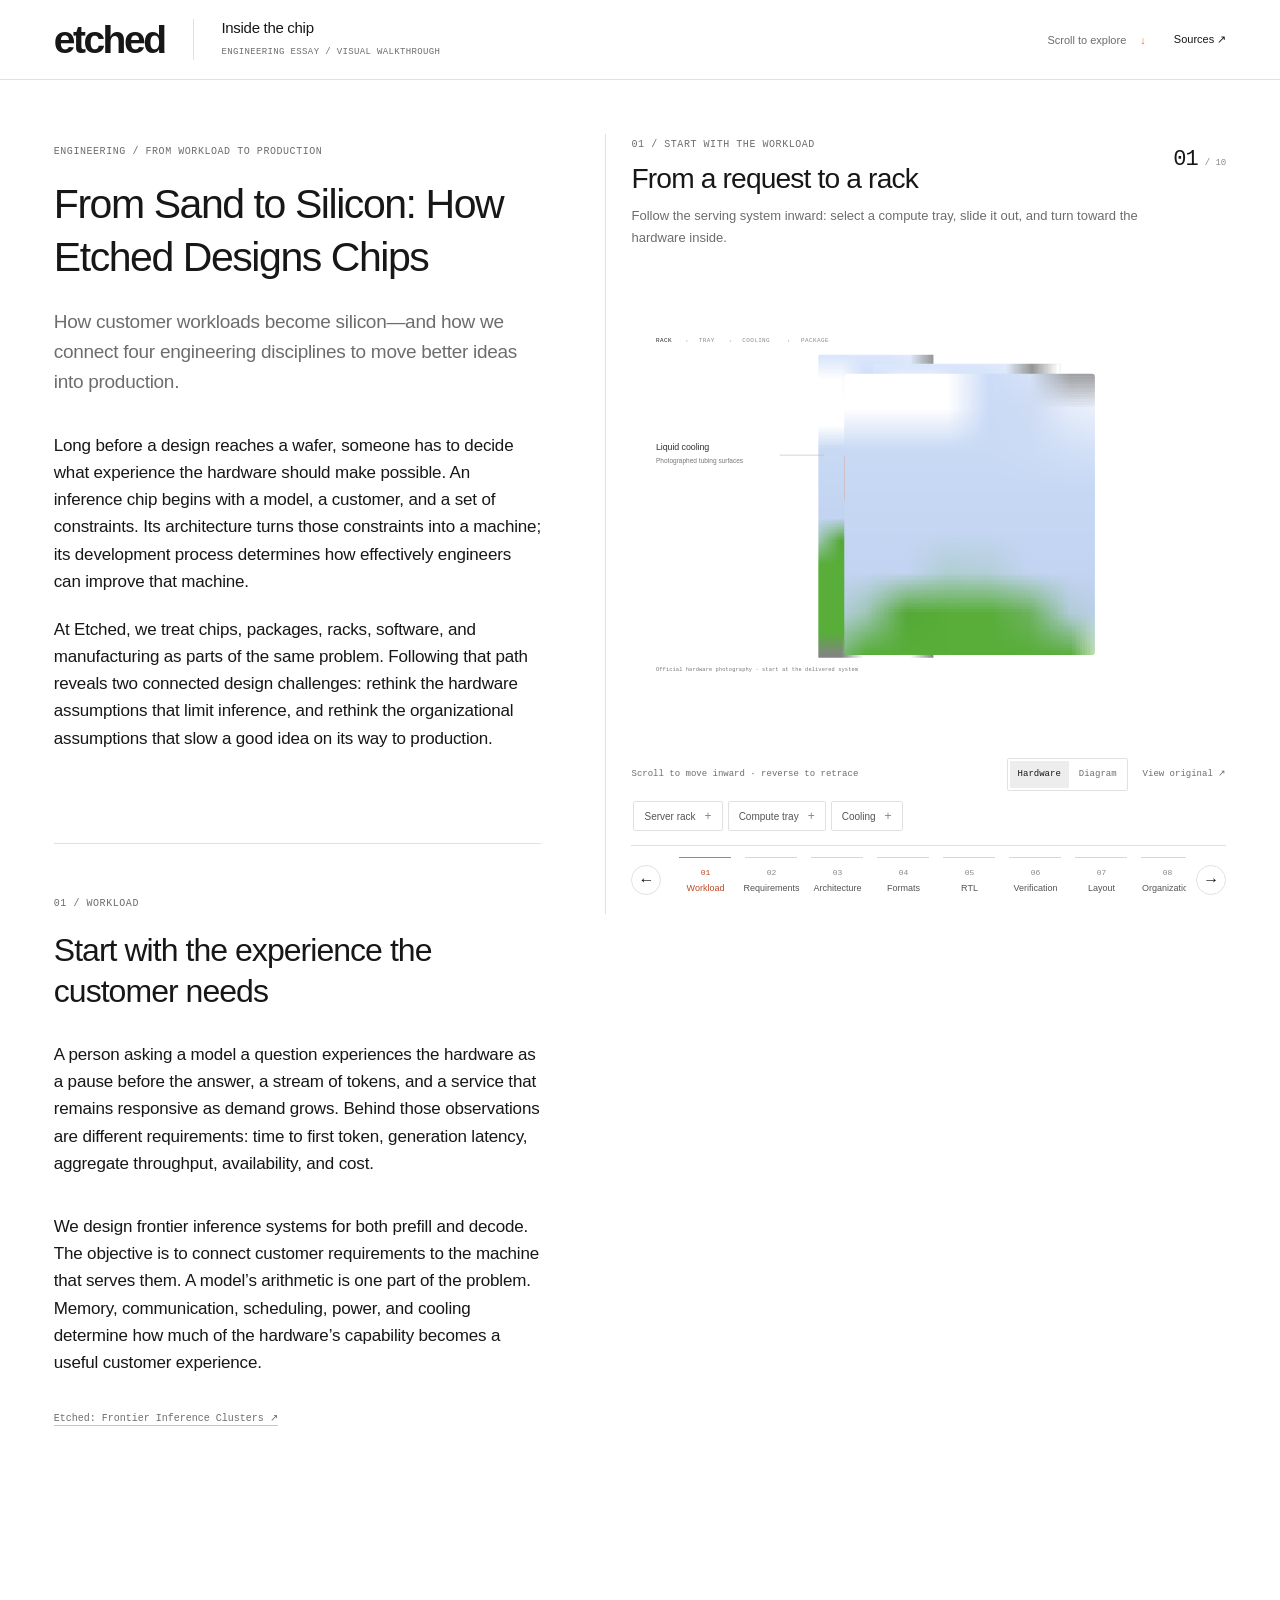
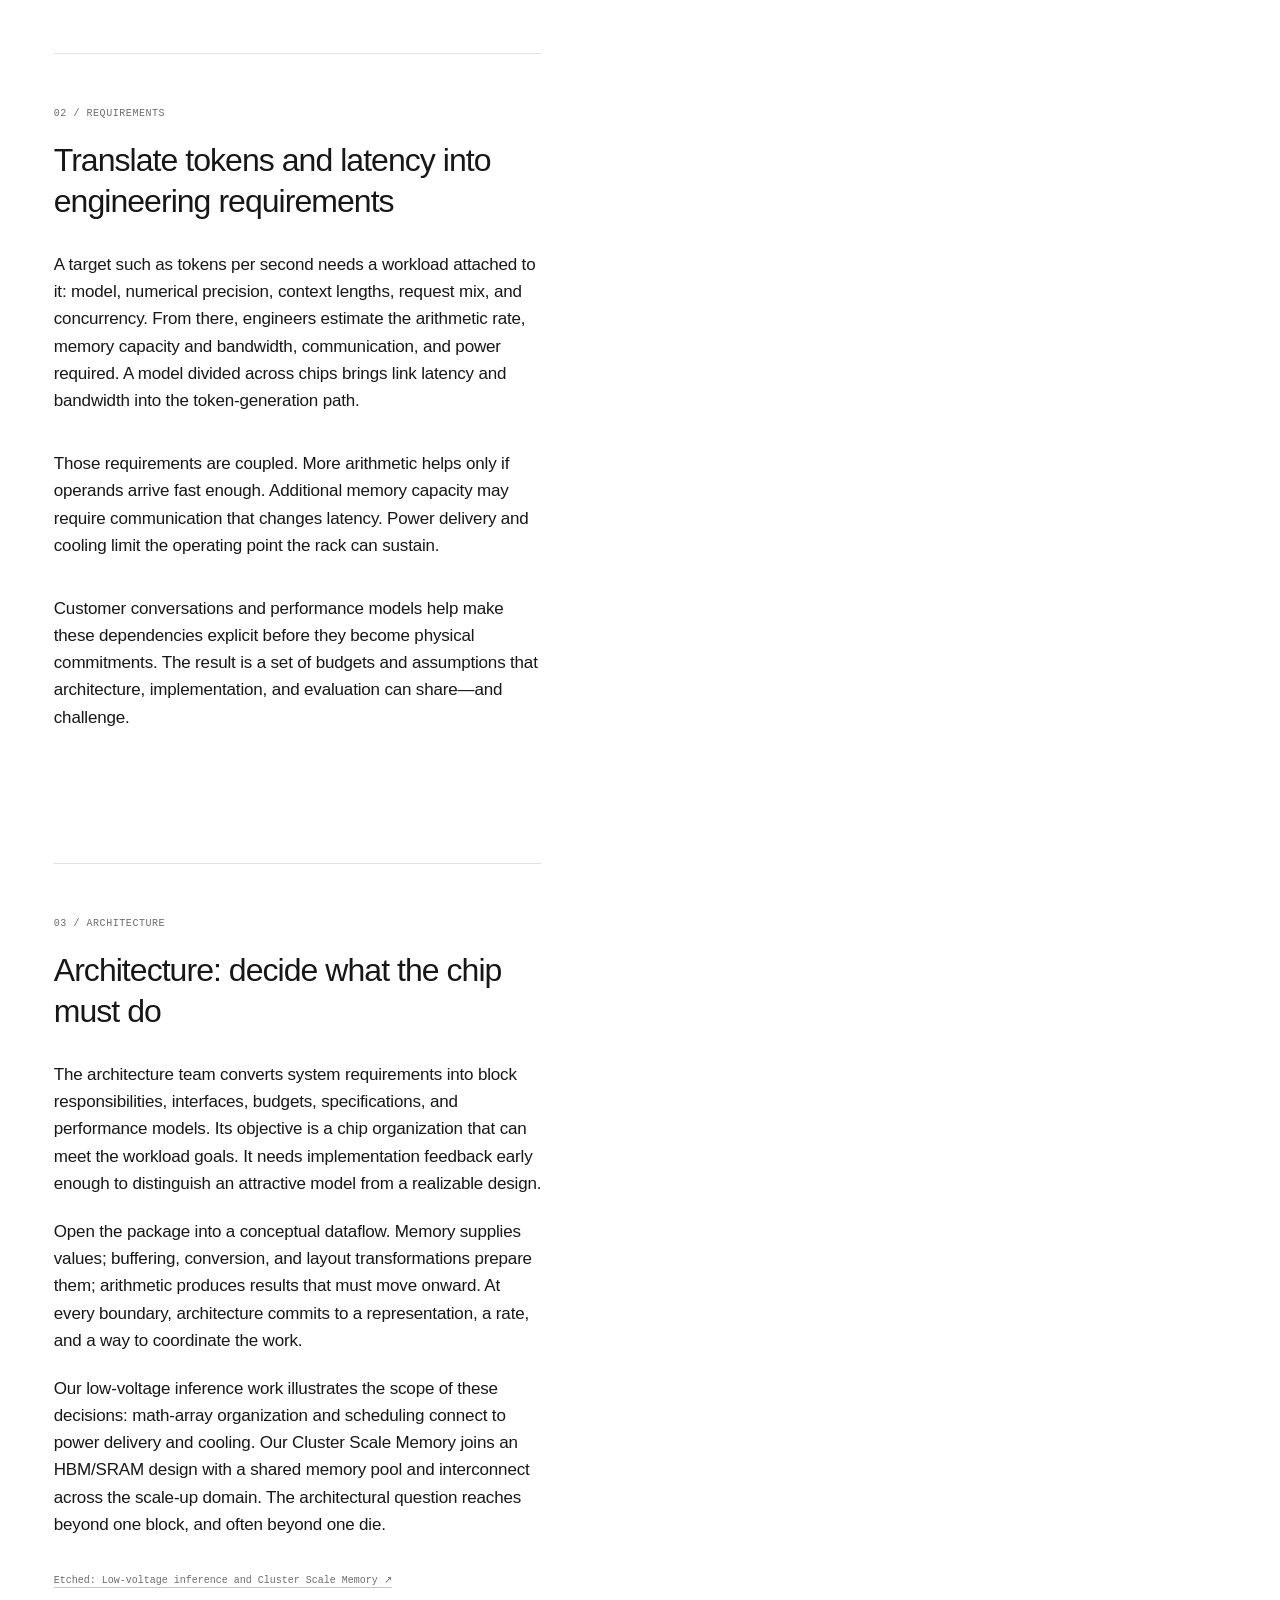
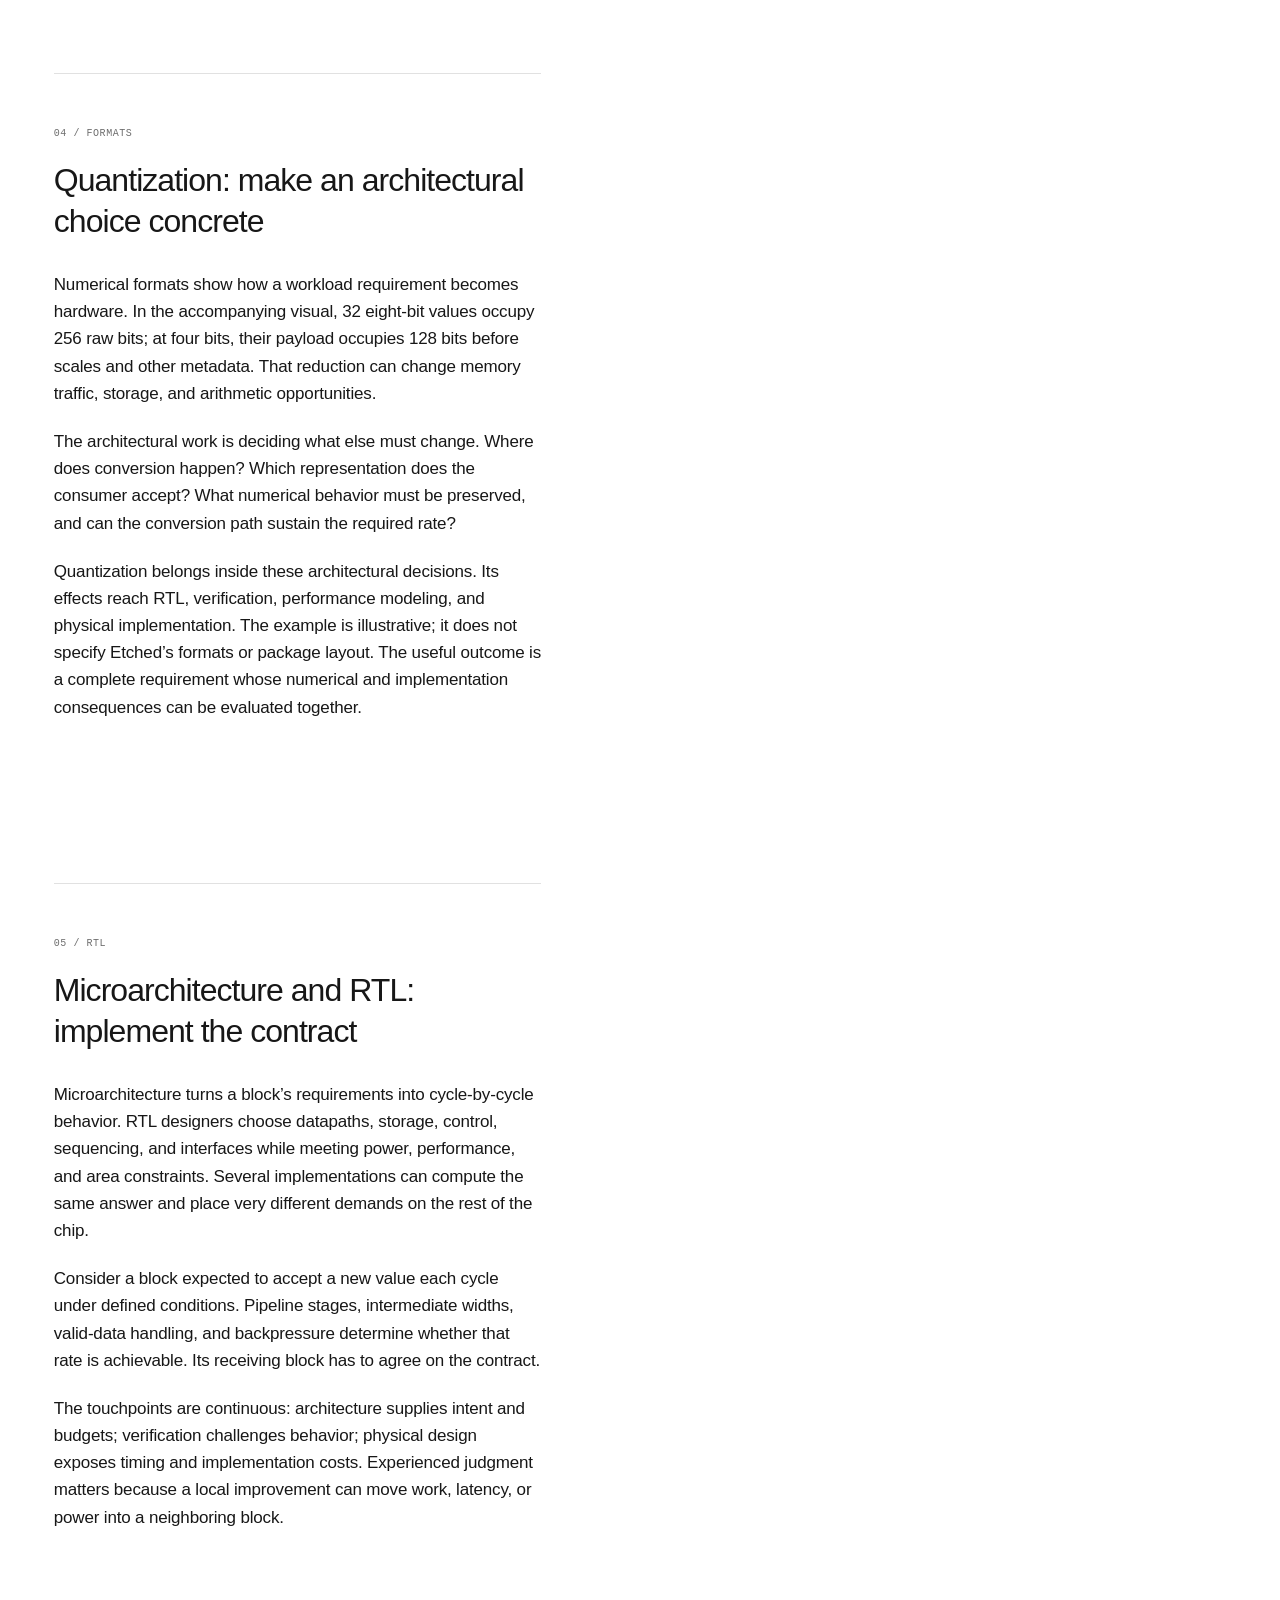
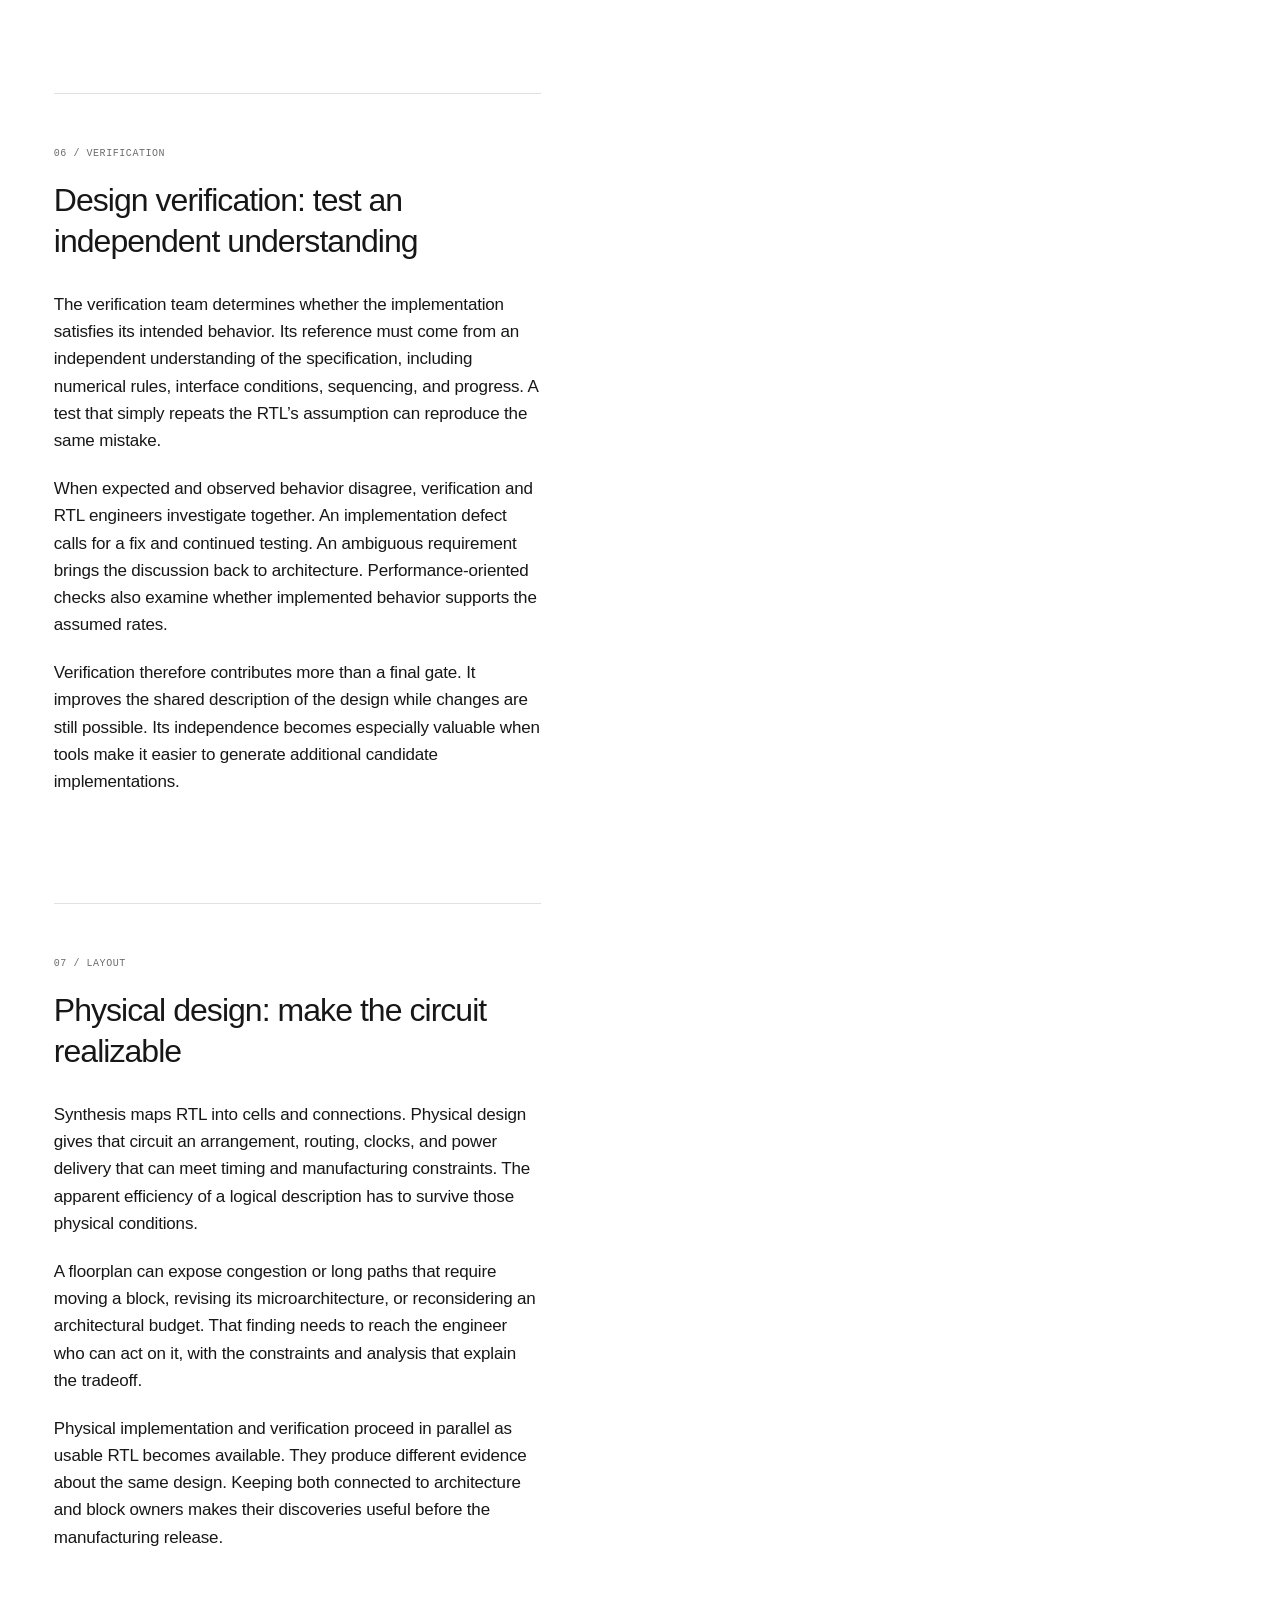
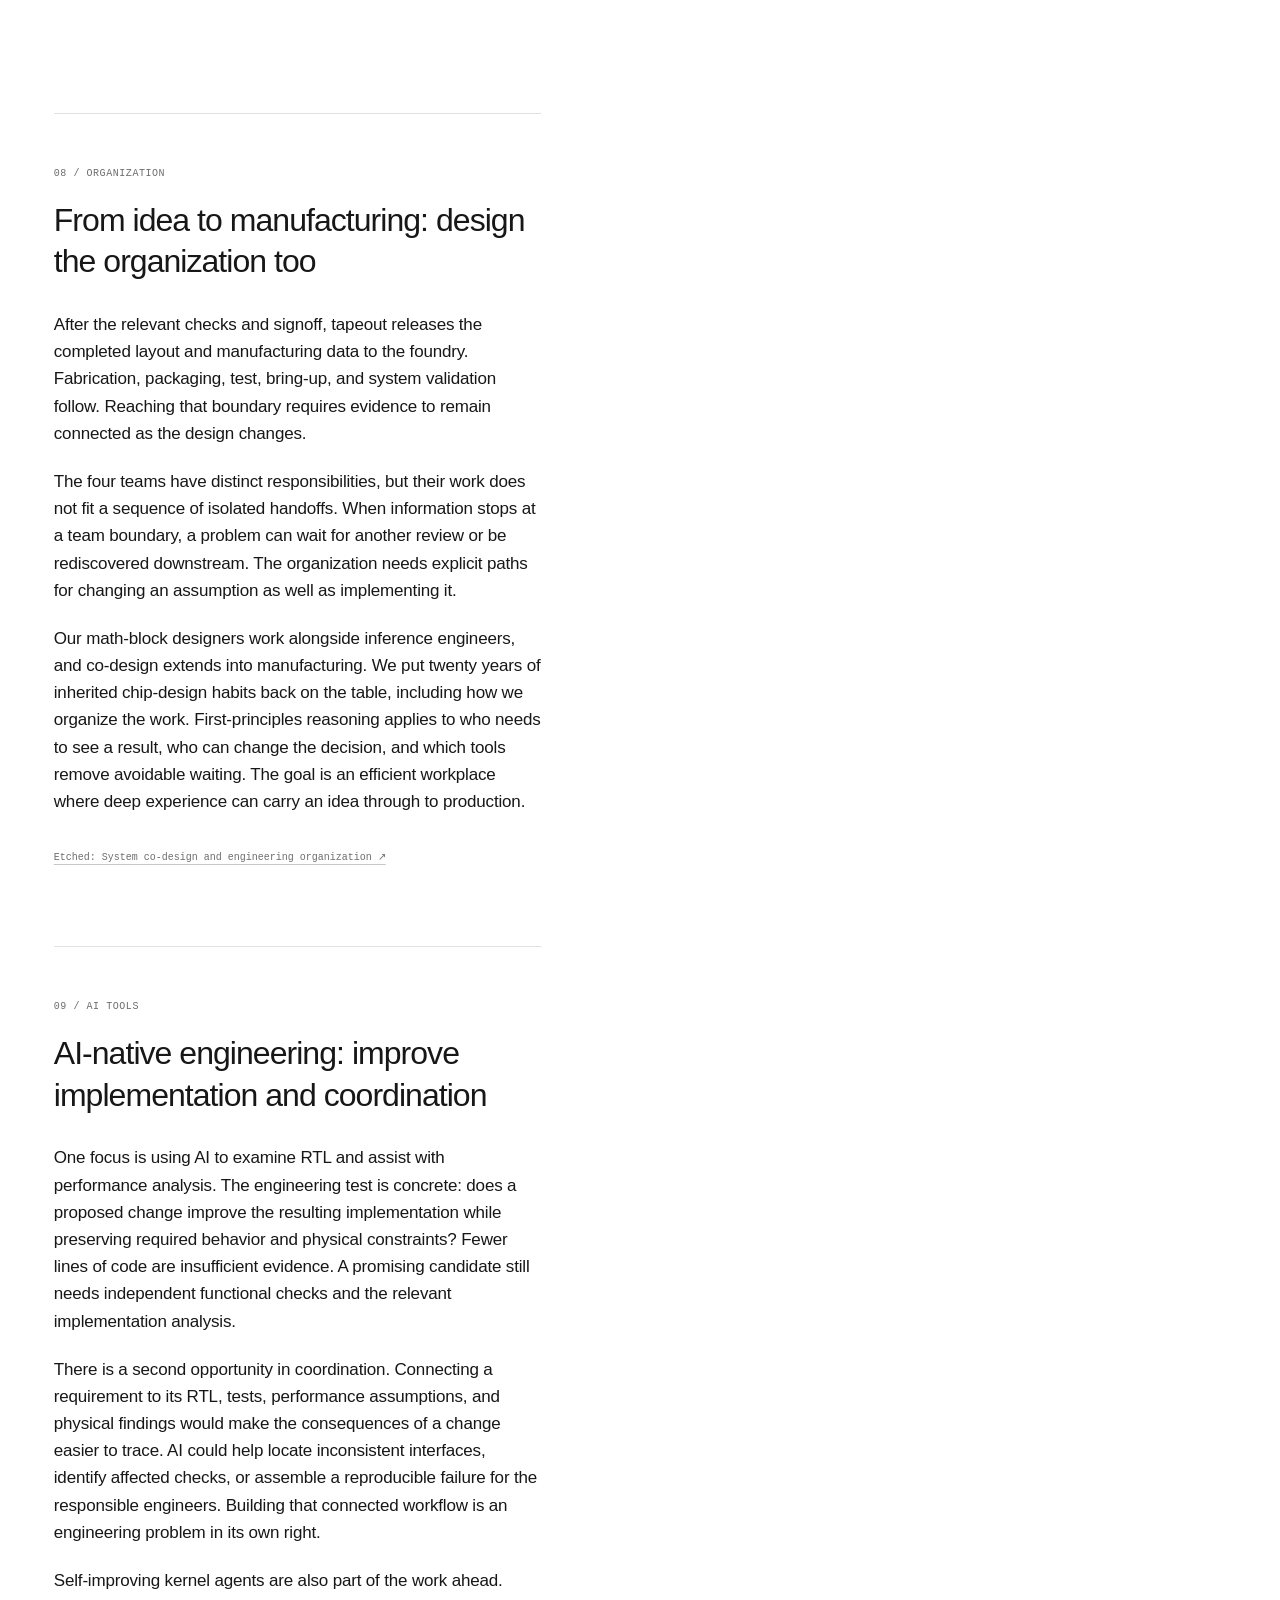
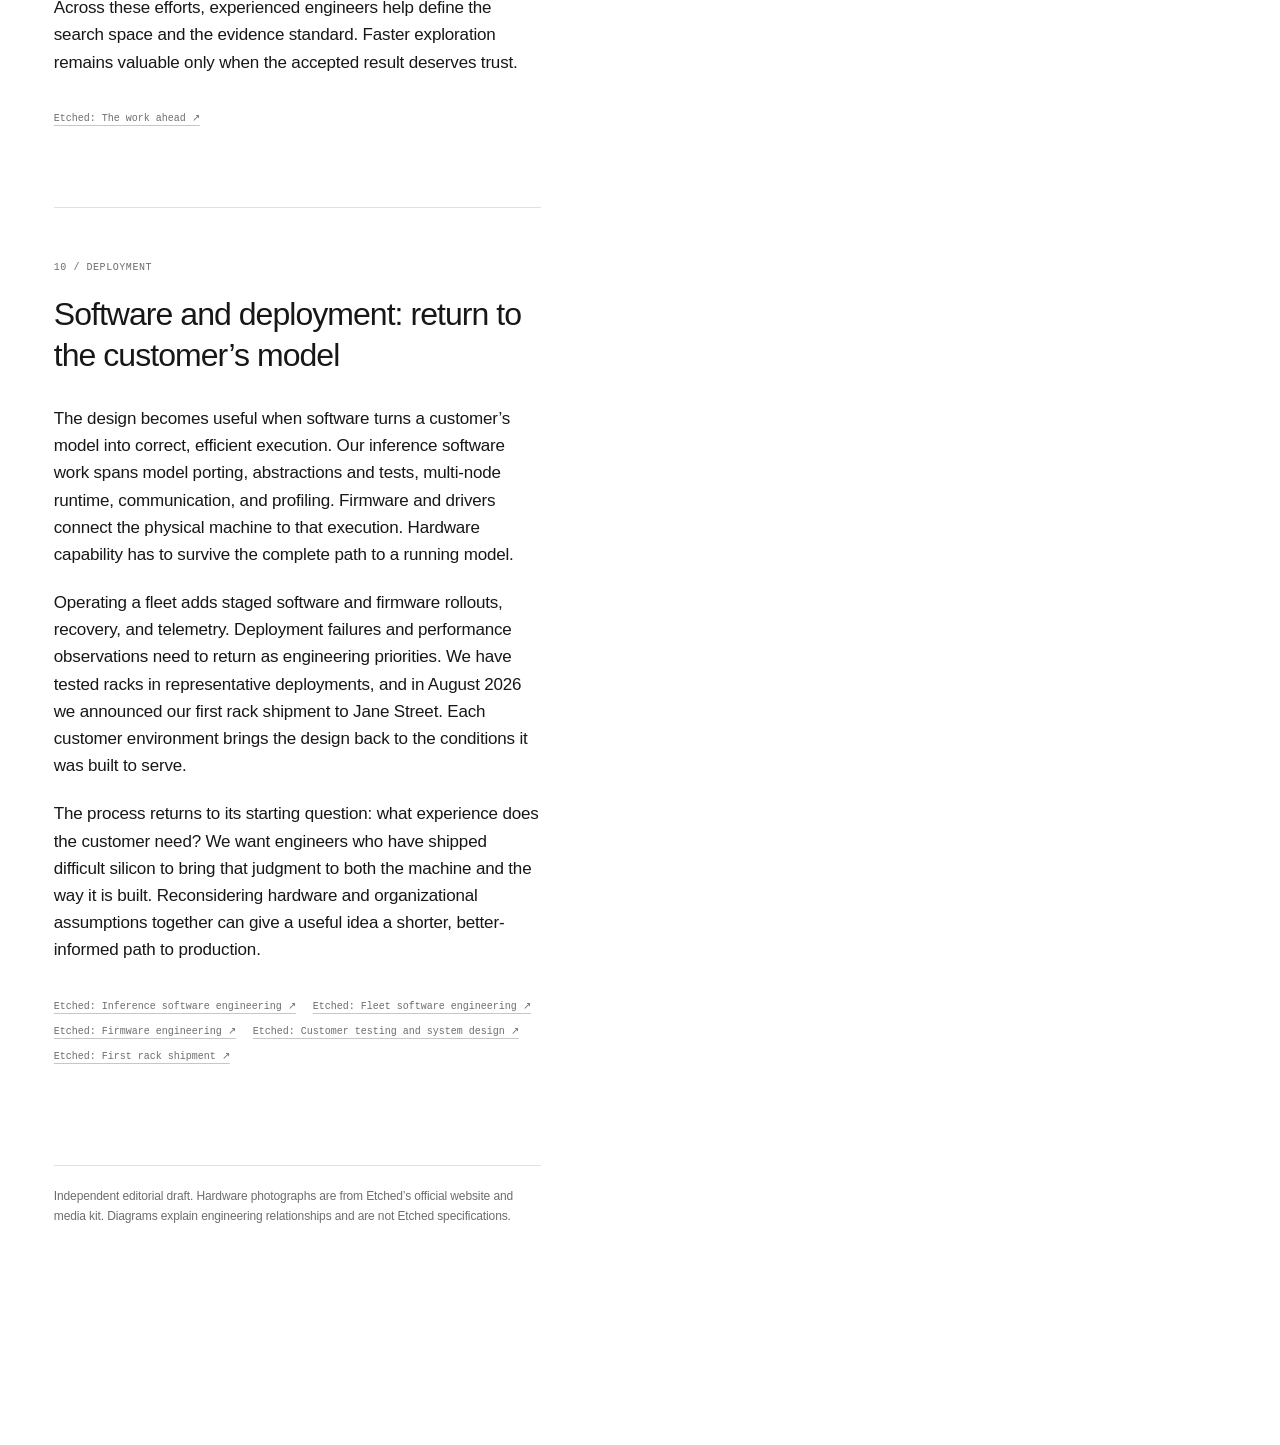
==== index.html @ 6d656e2b "Launch From Sand to Silicon with larger hardware and a first-principles essay" ====
<!doctype html>
<html lang="en">
  <head>
    <meta charset="UTF-8" />
    <meta name="viewport" content="width=device-width, initial-scale=1" />
    <meta name="theme-color" content="#ffffff" />
    <meta name="description" content="From customer workloads to manufactured silicon and deployment: the engineering teams and AI-native organization behind Etched’s inference chips." />
    <title>From Sand to Silicon: How Etched Designs Chips</title>
    <link rel="canonical" href="https://howdymary.github.io/sand/" />
    <link rel="icon" href="data:image/svg+xml,%3Csvg xmlns='http://www.w3.org/2000/svg' viewBox='0 0 40 40'%3E%3Crect width='40' height='40' rx='8' fill='%23e95932'/%3E%3Cpath d='M10 13h20M10 20h14M10 27h20' stroke='%23fff' stroke-width='3'/%3E%3C/svg%3E" />
    <link rel="stylesheet" href="./styles.css?v=20261026-sand-silicon-2" />
    <link rel="stylesheet" href="./src/scene.css?v=20261026-sand-silicon-2" />
    <link rel="stylesheet" href="./src/teardown.css?v=20261026-sand-silicon-2" />
    <script>if ('scrollRestoration' in history) history.scrollRestoration = 'manual';</script>
    <script type="module" src="./src/app.js?v=20261026-sand-silicon-2"></script>
  </head>
  <body>
    <a class="skip-link" href="#essay">Skip to the essay</a>
    <header class="site-header">
      <a class="wordmark" href="#essay-title" aria-label="Etched, return to the essay opening">etched</a>
      <div class="site-title"><h1>Inside the chip</h1><span>ENGINEERING ESSAY / VISUAL WALKTHROUGH</span></div>
      <div class="header-actions"><span class="scroll-cue">Scroll to explore <span aria-hidden="true">↓</span></span><button class="text-button" id="sources-open" type="button">Sources <span aria-hidden="true">↗</span></button></div>
    </header>
    <div class="journey-progress" aria-hidden="true"><span id="journey-progress"></span></div>

    <main class="essay-layout" aria-label="Engineering essay with a synchronized hardware walkthrough">
      <article id="essay" class="essay-column" aria-label="Engineering essay"><noscript><p>Enable JavaScript to read the essay with its interactive hardware walkthrough.</p></noscript></article>
      <aside class="visual-column" id="visual-column" aria-label="Hardware walkthrough paired with the essay">
      <section id="visual-explorer" class="visual-explorer" aria-label="Interactive chip design explorer">
      <div class="view-heading"><div><div class="eyebrow" id="view-kicker">01 / THE SYSTEM</div><h2 id="view-title">System</h2><p id="view-caption"></p></div><span class="view-count"><span id="view-number">01</span><span>/ 10</span></span></div>
      <div class="visual-canvas-wrap">
        <div id="scene" class="scene-canvas" aria-label="Hardware imagery and interactive diagrams. Select a component to inspect it."></div>
        <section id="inspector" class="inspector" aria-labelledby="inspector-title" tabindex="-1" hidden>
          <div class="inspector-heading"><span class="eyebrow" id="inspector-type"></span><button class="icon-button" id="inspector-close" type="button" aria-label="Close component details">×</button></div>
          <h3 id="inspector-title"></h3><p id="inspector-description"></p><dl id="inspector-facts"></dl>
        </section>
      </div>
      <div class="visual-toolbar"><span id="explore-hint">Hover to inspect · click to focus</span><div class="toolbar-actions"><button type="button" id="components-toggle" class="components-toggle" aria-label="Inspect components" aria-expanded="false" aria-controls="component-strip">Inspect +</button><div class="view-mode-switch" id="view-mode-switch" role="group" aria-label="View presentation"><button type="button" id="hardware-mode" aria-pressed="true">Hardware</button><button type="button" id="diagram-mode" aria-pressed="false">Diagram</button></div><button id="fault-toggle" class="fault-button" type="button" aria-pressed="false" hidden>Introduce a mismatch</button><button id="motion-toggle" class="motion-button" type="button" aria-label="Pause diagram animation" aria-pressed="false"><span id="motion-icon" aria-hidden="true">Ⅱ</span><span id="motion-label">Pause</span></button><a class="photo-original" id="photo-original" href="https://www.etched.com/media-kit" target="_blank" rel="noopener noreferrer">View original ↗</a><span class="concept-label" id="view-medium">HARDWARE IMAGERY · ETCHED</span></div></div>
      <div class="component-strip" id="component-strip" aria-label="Components in this view"></div>
    <footer class="journey-footer"><button type="button" class="view-arrow" id="previous-view" aria-label="Previous view">←</button><nav class="chapter-nav" aria-label="Chip design views" id="chapter-nav" tabindex="-1"></nav><button type="button" class="view-arrow" id="next-view" aria-label="Next view">→</button></footer>
      </section>
      </aside>
    </main>

    <dialog id="sources-dialog" class="sources-dialog" aria-labelledby="sources-title"><div class="dialog-heading"><div><span class="eyebrow">REFERENCES</span><h2 id="sources-title">Behind the diagrams</h2></div><button id="sources-close" class="icon-button" type="button" aria-label="Close sources">×</button></div><p>Real hardware photography from Etched’s current website and official media kit. The opening uses a scroll-controlled explanatory extraction and layer separation. Public photos do not show the hidden board; that detail is not reconstructed. Diagram mode illustrates engineering relationships; it does not reproduce Etched’s internal floorplan or specifications. Independent editorial study.</p><ol id="source-links" class="source-links"></ol></dialog>
    <div id="component-tooltip" class="component-tooltip" role="tooltip" hidden><strong id="tooltip-title"></strong><span id="tooltip-description"></span><small>Click to focus</small></div>
    <div id="view-announcement" class="sr-only" role="status" aria-live="polite" aria-atomic="true"></div>
  </body>
</html>
---- styles.css ----
@layer reset, diagram, base, layout, components, responsive;
@layer reset {
  *, *::before, *::after { box-sizing:border-box; }
  body,h1,h2,h3,p,ol,dl,dd { margin:0; }
  button { font:inherit; color:inherit; cursor:pointer; -webkit-tap-highlight-color:transparent; }
  button:disabled { cursor:default; }
  [hidden] { display:none !important; }
}
@layer base {
  :root { --paper:#fff; --ink:#171717; --muted:#6d6d6d; --line:#e1e1e1; --orange:#ff642e; --header:80px; color-scheme:light; }
  html { scroll-behavior:smooth; scroll-padding-top:calc(var(--header) + 35px); }
  body { color:var(--ink); background:var(--paper); font-family:"Helvetica Neue",Helvetica,Arial,sans-serif; font-weight:400; -webkit-font-smoothing:antialiased; }
  a { color:inherit; text-underline-offset:4px; }
  :focus-visible { outline:2px solid var(--orange); outline-offset:4px; border-radius:2px; }
  .sr-only { position:absolute; width:1px; height:1px; padding:0; margin:-1px; overflow:hidden; clip:rect(0,0,0,0); white-space:nowrap; border:0; }
  .eyebrow { color:var(--muted); font:400 10px/1.6 ui-monospace,SFMono-Regular,Menlo,monospace; letter-spacing:.055em; text-transform:uppercase; }
  ::selection { background:#ffdfd3; }
}
@layer layout {
  .site-header { position:fixed; top:0; left:0; right:0; height:var(--header); z-index:50; display:flex; align-items:center; gap:29px; padding:0 4.2vw; border-bottom:1px solid var(--line); background:rgba(255,255,255,.98); }
  .wordmark { font-size:39px; font-weight:760; letter-spacing:-2.5px; line-height:1; text-decoration:none; }
  .wordmark span { color:var(--orange); }
  .site-title { padding-left:27px; border-left:1px solid var(--line); }
  .site-title h1 { font-size:15px; font-weight:400; letter-spacing:-.02em; margin-bottom:4px; }
  .site-title > span { color:var(--muted); font:9px/1.5 ui-monospace,SFMono-Regular,Menlo,monospace; letter-spacing:.04em; }
  .header-actions { margin-left:auto; display:flex; align-items:center; gap:28px; }
  .scroll-cue { color:var(--muted); font-size:11px; }
  .scroll-cue > span { color:var(--orange); margin-left:11px; }
  .journey-progress { position:fixed; left:0; right:0; top:calc(var(--header) - 1px); height:2px; z-index:55; pointer-events:none; }
  .journey-progress > span { display:block; height:100%; width:100%; transform:scaleX(0); transform-origin:left; background:var(--orange); }
  .essay-layout { display:grid; grid-template-columns:minmax(0,.88fr) minmax(0,1.12fr); align-items:start; gap:5vw; width:min(1600px,calc(100% - 8.4vw)); margin:calc(var(--header) + 54px) auto 0; }
  .essay-column { min-width:0; max-width:650px; padding-bottom:22vh; }
  .essay-intro { min-height:calc(85svh - var(--header)); padding:10px 0 70px; }
  .essay-title { font-size:41px; line-height:1.3; letter-spacing:-.035em; font-weight:400; margin:18px 0 22px; max-width:590px; }
  .essay-column p { font-size:17px; line-height:1.6; letter-spacing:-.01em; margin:0 0 21px; }
  .essay-intro p.essay-deck { color:var(--muted); font-size:19px; line-height:1.6; letter-spacing:-.015em; margin-bottom:34px; }
  .essay-section { min-height:90svh; padding:52px 0 80px; border-top:1px solid var(--line); scroll-margin-top:calc(var(--header) + 24px); }
  .essay-section h2 { font-size:32px; line-height:1.3; letter-spacing:-.03em; font-weight:400; margin:18px 0 28px; }
  .essay-section[data-essay-chapter="0"] p:not(:last-of-type), .essay-section[data-essay-chapter="1"] p:not(:last-of-type) { margin-bottom:clamp(24px,4svh,55px); }
  .essay-section p:last-of-type { margin-bottom:26px; }
  .essay-sources { display:flex; flex-wrap:wrap; align-items:center; gap:8px 17px; padding-top:8px; font:10px/1.7 ui-monospace,SFMono-Regular,Menlo,monospace; color:var(--muted); }
  .essay-sources a { text-decoration-color:#c7c7c7; }
  .essay-sources a:hover { color:var(--ink); }
  .visual-column { position:sticky; top:calc(var(--header) + 20px); align-self:start; min-width:0; height:calc(100svh - var(--header) - 40px); }
  .visual-explorer { position:relative; width:100%; height:100%; display:flex; flex-direction:column; min-height:0; border-left:1px solid var(--line); padding-left:25px; }
  .view-heading { flex:0 0 auto; padding:3px 0 0; display:flex; justify-content:space-between; align-items:flex-start; gap:20px; pointer-events:none; }
  .view-heading h2 { font-size:clamp(24px,2.2vw,32px); line-height:1.25; letter-spacing:-.03em; font-weight:400; margin:8px 0 9px; }
  .view-heading p { font-size:13px; line-height:1.7; color:var(--muted); max-width:520px; }
  .view-count { display:flex; align-items:baseline; gap:7px; padding-top:10px; font:9px ui-monospace,SFMono-Regular,Menlo,monospace; color:#8a8a8a; white-space:nowrap; }
  .view-count #view-number { font-size:22px; font-weight:400; color:var(--ink); letter-spacing:-.045em; }
  .visual-canvas-wrap { position:relative; flex:1 1 auto; min-height:0; padding-top:8px; }
  .scene-canvas { position:absolute; inset:7px 0 0; background:var(--paper) !important; }
  .scene-canvas > svg { display:block; height:100%; width:100%; }
  .scene-canvas .scene-topline,.scene-canvas .scene-footline { display:none; }
  .visual-toolbar { flex:0 0 auto; min-height:35px; display:flex; align-items:center; justify-content:space-between; flex-wrap:wrap; gap:6px 12px; padding:7px 0 0; color:var(--muted); font:9px/1.5 ui-monospace,SFMono-Regular,Menlo,monospace; }
  .visual-toolbar > span:first-child { flex:1 1 110px; }
  .toolbar-actions { display:flex; align-items:center; gap:15px; margin-left:auto; }
  .components-toggle { display:none; background:transparent; border:0; padding:4px 0; color:var(--muted); font:inherit; white-space:nowrap; }
  .concept-label { display:none; font-size:8px; letter-spacing:.04em; }
  .component-strip { flex:0 0 auto; display:flex; justify-content:flex-start; gap:5px; overflow-x:auto; padding:10px 2px 14px; scrollbar-width:thin; }
  .journey-footer { position:relative; flex:0 0 auto; height:69px; display:flex; align-items:center; gap:10px; border-top:1px solid var(--line); background:var(--paper); }
  .chapter-nav { display:flex; flex:1; overflow-x:auto; gap:0; padding:8px 1px; scrollbar-width:none; }
  .chapter-nav::-webkit-scrollbar { display:none; }
  .inspector { position:absolute; z-index:25; right:0; top:15px; width:min(280px,92%); max-height:calc(100% - 30px); overflow-y:auto; padding:19px 21px 24px; background:var(--paper); border:1px solid var(--line); border-radius:2px; box-shadow:0 12px 40px #0000000d; }
  .inspector-heading { display:flex; justify-content:space-between; align-items:flex-start; gap:12px; }
  .inspector h3 { font-size:24px; line-height:1.28; font-weight:400; letter-spacing:-.03em; margin:12px 0; }
  .inspector > p { color:#555; font-size:12px; line-height:1.8; }
  .inspector dl { margin-top:18px; }
  .inspector dt { color:var(--muted); font:400 9px/1.5 ui-monospace,SFMono-Regular,Menlo,monospace; text-transform:uppercase; letter-spacing:.05em; margin-top:14px; }
  .inspector dd { color:#555; font-size:11px; line-height:1.8; margin-top:5px; }
}
@layer components {
  .hardware-compact { display:none; }
  .skip-link { position:fixed; left:20px; top:-80px; z-index:100; padding:12px; background:var(--ink); color:white; }
  .skip-link:focus { top:12px; }
  .text-button { padding:8px 0; background:transparent; border:0; font-size:11px; }
  .photo-original { color:var(--muted); font:inherit; text-decoration:none; white-space:nowrap; }
  .photo-original:hover { color:var(--ink); text-decoration:underline; }
  .essay-column .essay-endnote { color:var(--muted); font-size:12px; line-height:1.7; margin-top:20px; padding-top:20px; border-top:1px solid var(--line); }
  .text-button:hover { color:var(--orange); }
  .motion-button,.fault-button { display:flex; align-items:center; gap:7px; background:transparent; border:0; padding:6px 0; font:inherit; }
  .motion-button { min-width:50px; }
  .motion-button:hover,.fault-button:hover { color:var(--orange); }
  .motion-button:disabled { opacity:.75; }
  .fault-button { color:#b44320; text-decoration:underline; text-underline-offset:4px; }
  .view-mode-switch { display:flex; align-items:stretch; padding:2px; gap:2px; border:1px solid var(--line); border-radius:2px; }
  .view-mode-switch button { min-height:27px; padding:4px 8px; color:var(--muted); border:0; border-radius:1px; background:transparent; font:inherit; white-space:nowrap; }
  .view-mode-switch button:hover { color:var(--ink); background:#f5f5f5; }
  .view-mode-switch button[aria-pressed=true] { color:var(--ink); background:#ededed; }
  .component-chip { flex:0 0 auto; background:transparent; border:1px solid var(--line); border-radius:2px; padding:7px 10px; font-size:10px; color:#555; display:flex; align-items:center; gap:9px; }
  .component-chip::after { content:'+'; color:#888; font-size:12px; }
  .component-chip:hover,.component-chip[aria-pressed=true] { border-color:var(--orange); color:#b44320; background:#fff7f3; }
  .view-arrow { display:grid; place-items:center; flex:0 0 29px; height:30px; background:transparent; border:1px solid var(--line); border-radius:50%; font-size:16px; line-height:1; }
  .view-arrow:disabled { opacity:.3; }
  .view-arrow:not(:disabled):hover { border-color:var(--orange); color:var(--orange); }
  .chapter-nav button { flex:1 0 66px; position:relative; padding:10px 3px 7px; min-height:48px; border:0; background:transparent; border-radius:2px; text-align:center; }
  .chapter-nav button::before { position:absolute; content:''; top:1px; left:7px; right:7px; height:1px; background:#d7d7d7; }
  .chapter-nav .nav-number { display:block; margin-bottom:6px; color:#888; font:8px/1 ui-monospace,SFMono-Regular,Menlo,monospace; }
  .chapter-nav .nav-label { display:block; color:#555; font-size:9px; line-height:1.3; white-space:nowrap; }
  .chapter-nav button[aria-current=step]::before { background:var(--orange); }
  .chapter-nav button[aria-current=step] .nav-number,.chapter-nav button[aria-current=step] .nav-label { color:#bd4822; }
  .chapter-nav button:hover { background:#f7f7f7; }
  .icon-button { background:transparent; border:0; width:30px; height:30px; padding:0; color:var(--muted); font-size:23px; line-height:1; }
  .component-tooltip { position:fixed; z-index:70; width:245px; padding:14px 16px; color:#fff; background:#202020; border:1px solid #333; border-radius:2px; box-shadow:0 5px 25px #00000012; pointer-events:none; }
  .component-tooltip strong { display:block; font-size:13px; font-weight:400; margin-bottom:6px; }
  .component-tooltip > span { display:block; font-size:11px; line-height:1.65; color:#ddd; }
  .component-tooltip small { display:block; margin-top:9px; font:8px/1.5 ui-monospace,SFMono-Regular,Menlo,monospace; text-transform:uppercase; color:#ffab8c; letter-spacing:.05em; }
  .sources-dialog { width:min(560px,calc(100vw - 32px)); max-height:80svh; padding:29px 31px; color:var(--ink); background:var(--paper); border:1px solid var(--line); border-radius:2px; }
  .sources-dialog::backdrop { background:#00000040; backdrop-filter:blur(4px); }
  .dialog-heading { display:flex; justify-content:space-between; gap:20px; }
  .dialog-heading h2 { font-size:29px; font-weight:400; letter-spacing:-.03em; margin:10px 0 18px; }
  .sources-dialog > p { color:var(--muted); font-size:14px; line-height:1.8; }
  .source-links { list-style:none; padding:20px 0 0; counter-reset:source; }
  .source-links li { counter-increment:source; border-bottom:1px solid var(--line); }
  .source-links a { display:flex; align-items:center; gap:14px; padding:13px 0; font-size:12px; line-height:1.7; text-decoration:none; }
  .source-links a::before { content:counter(source,decimal-leading-zero); color:var(--orange); font:9px ui-monospace,SFMono-Regular,Menlo,monospace; }
  .source-links a::after { content:'↗'; margin-left:auto; }
  .no-script { padding:20px; background:var(--paper); border:1px solid var(--line); text-align:center; }
}
@layer responsive {
  @media (min-width:1700px) { .essay-layout { gap:90px; } }
  @media (max-width:1100px) and (min-width:901px) { .essay-layout { gap:30px; } .visual-explorer { padding-left:18px; } .essay-title { font-size:37px; } .essay-column p { font-size:16px; } .toolbar-actions { gap:10px; } }
  @media (max-width:900px) {
    .hardware-wide { display:none; }
    .hardware-compact { display:block; }
    :root { --header:64px; --mobile-visual:48svh; }
    html { scroll-padding-top:calc(var(--header) + 24px); scroll-padding-bottom:calc(var(--mobile-visual) + env(safe-area-inset-bottom,0px) + 24px); }
    .site-header { padding:0 22px; gap:18px; }
    .wordmark { font-size:31px; }
    .site-title { padding-left:18px; }
    .site-title h1 { font-size:13px; margin-bottom:3px; }
    .site-title > span { font-size:7px; letter-spacing:.01em; }
    .header-actions { gap:0; }
    .scroll-cue { display:none; }
    .text-button { font-size:10px; }
    .essay-layout { display:flex; flex-direction:column; width:100%; margin:var(--header) auto 0; gap:0; }
    .visual-column { position:fixed; top:auto; bottom:0; left:0; right:0; z-index:30; width:100%; height:calc(var(--mobile-visual) + env(safe-area-inset-bottom,0px)); padding-bottom:env(safe-area-inset-bottom,0px); background:var(--paper); border-top:1px solid var(--line); }
    .visual-explorer { border-left:0; padding:6px 16px 0; }
    .view-heading { padding:0; gap:12px; }
    .view-heading .eyebrow { display:none; }
    .eyebrow { font-size:9px; }
    .view-heading h2 { font-size:16px; line-height:1.2; margin:0 0 3px; }
    .view-heading p { display:none; }
    .view-count { padding-top:2px; font-size:8px; gap:6px; }
    .view-count #view-number { font-size:15px; }
    .visual-canvas-wrap { padding-top:0; }
    .scene-canvas { inset:0 -4px; }
    .scene-canvas > svg { width:100%; height:100%; }
    .visual-toolbar { min-height:25px; font-size:8px; gap:5px; padding-top:0; }
    .visual-toolbar > span:first-child { display:none; }
    .toolbar-actions { gap:10px; width:100%; justify-content:flex-end; }
    .components-toggle { display:block; margin-right:auto; }
    .view-mode-switch button { min-height:23px; padding:3px 7px; }
    .component-strip { display:none; padding:4px 1px 6px; }
    .components-open .component-strip { display:flex; }
    .component-chip { min-height:25px; padding:4px 8px; font-size:9px; }
    .journey-footer { height:30px; gap:8px; }
    .view-arrow { flex-basis:27px; height:28px; font-size:15px; }
    .chapter-nav { padding:5px 1px; }
    .chapter-nav button { flex:1 0 70px; min-height:24px; padding:4px 2px; }
    .chapter-nav .nav-label { font-size:8px; }
    .chapter-nav .nav-number { display:none; }
    .essay-column { max-width:680px; width:100%; margin:auto; padding:36px 28px calc(var(--mobile-visual) + env(safe-area-inset-bottom,0px) + 70px); }
    .essay-intro { min-height:58svh; padding:0 0 52px; }
    .essay-title { font-size:36px; line-height:1.25; margin:16px 0 22px; }
    .essay-intro p.essay-deck { font-size:18px; margin-bottom:28px; }
    .essay-column p { font-size:16px; line-height:1.7; }
    .essay-section { min-height:58svh; padding:39px 0 50px; scroll-margin-top:calc(var(--header) + 24px); }
    .essay-section h2 { font-size:29px; margin:14px 0 23px; }
    .inspector { top:0; right:0; width:min(280px,100%); max-height:100%; padding:13px 17px 18px; box-shadow:0 5px 25px #00000016; }
    .inspector h3 { font-size:20px; margin:8px 0; }
    .inspector > p { font-size:11px; line-height:1.7; }
    .inspector dl { display:grid; grid-template-columns:52px 1fr; gap:7px 11px; margin-top:12px; }
    .inspector dt,.inspector dd { margin:0; }
    .inspector dd { font-size:10px; }
    .component-tooltip { display:none !important; }
  }
  @media (max-width:420px) {
    .site-header { padding:0 16px; gap:14px; }
    .site-title { padding-left:14px; }
    .site-title > span { display:none; }
    .site-title h1 { margin:0; font-size:12px; }
    .visual-explorer { padding-left:16px; padding-right:16px; }
    .visual-toolbar > span:first-child { flex-basis:95px; font-size:7px; }
    .toolbar-actions { gap:7px; }
    .essay-column { padding-left:22px; padding-right:22px; }
    .essay-title { font-size:33px; }
    .essay-section h2 { font-size:27px; }
  }
  @media (max-height:650px) and (min-width:901px) {
    .essay-layout { margin-top:calc(var(--header) + 24px); }
    .view-heading h2 { font-size:24px; margin:5px 0; }
    .view-heading p { font-size:11px; }
    .component-strip { padding:5px 0 8px; }
    .component-chip { font-size:9px; padding:5px 8px; }
    .journey-footer { height:58px; }
    :root { --header:65px; }
  }
  @media (max-height:600px) and (max-width:900px) {
    :root { --mobile-visual:46svh; }
    .visual-explorer { padding-top:6px; }
    .view-heading { position:absolute; top:6px; left:16px; right:16px; z-index:2; }
    .view-heading h2 { font-size:16px; margin:0; }
    .view-heading .eyebrow { display:none; }
    .view-count { padding-top:0; }
    .view-count #view-number { font-size:16px; }
    .component-strip { padding:2px 1px 4px; }
    .component-chip { min-height:23px; padding:3px 7px; font-size:8px; }
    .journey-footer { height:30px; }
    .view-arrow { height:24px; flex-basis:24px; }
    .chapter-nav button { min-height:24px; padding:4px 2px; }
    .chapter-nav .nav-number { display:none; }
    .visual-toolbar { min-height:25px; }
    .visual-toolbar > span:first-child { display:none; }
  }
  @media (prefers-reduced-motion:reduce) { html { scroll-behavior:auto; } *,*::before,*::after { animation-duration:.001ms !important; animation-iteration-count:1 !important; transition-duration:.001ms !important; } }
}
---- src/scene.css ----
@layer diagram {
.scene-host { width: 100%; position: relative; overflow: hidden; background: #ffffff; isolation: isolate; }
.etched-scene { display: block; width: 100%; height: 100%; max-height: 100%; font-family: var(--font-sans, 'Helvetica Neue', Helvetica, Arial, sans-serif); color: #272727; -webkit-tap-highlight-color: transparent; }
.etched-scene text { fill: #272727; user-select: none; }
.scene-layer { opacity: 0; pointer-events: none; transform: translateY(10px) scale(.975); transform-origin: 50% 50%; transition: opacity 420ms ease, transform 650ms cubic-bezier(.22,.65,.25,1); }
.scene-layer.is-active { opacity: 1; pointer-events: auto; transform: translateY(0) scale(1); }
.scene-layer.is-leaving { transform: scale(1.12); }
.scene-layer.is-arriving { animation: scene-arrive-in 650ms cubic-bezier(.22,.65,.25,1) both; }
.scene-zooming-out .scene-layer.is-leaving { transform: scale(.9); }
.scene-zooming-out .scene-layer.is-arriving { animation-name: scene-arrive-out; }
.scene-camera { transform: translateY(var(--scene-pan, 0px)) scale(var(--scene-zoom, 1)); transform-origin: 50% 50%; transition: transform 90ms linear; }
.scene-mono { font-family: var(--font-mono, 'IBM Plex Mono', 'SFMono-Regular', Consolas, monospace); letter-spacing: .045em; }
.scene-eyebrow { font-size: 15px; fill: #6e6e6e !important; font-weight: 500; letter-spacing: .12em; }
.scene-subtitle { font-size: 23px; font-weight: 450; letter-spacing: -.025em; }
.scene-caption { font-size: 11px; fill: #777777 !important; letter-spacing: .04em; }
.scene-footline .scene-caption { font-size: 10.3px; }
.scene-large-label { font-size: 23px; font-weight: 500; letter-spacing: -.035em; }
.scene-body-label { font-size: 17px; fill: #6b6b6b !important; letter-spacing: -.015em; }
.scene-block-label { font-size: 15px; font-weight: 550; letter-spacing: .025em; }
.scene-label { font-size: 20px; }
.scene-muted { fill: #707070 !important; font-size: 14px; }
.scene-accent-label { fill: #d65430 !important; font-size: 14px; font-weight: 600; }
.scene-hairline, .scene-corner { fill: none; stroke: #cacaca; stroke-width: 1; }
.scene-ground { fill: #dedede; opacity: .55; }
.scene-component { cursor: pointer; outline: none; }
.scene-component > rect, .scene-component > path, .scene-component > circle, .scene-component > g { transition: filter 180ms ease, stroke 180ms ease, fill 180ms ease; }
.scene-component.is-hovered, .scene-component:focus-visible { filter: drop-shadow(0 0 7px rgb(233 89 50 / .2)); }
.scene-component:focus-visible > rect:first-child, .scene-component:focus-visible > path:first-child, .scene-component:focus-visible > circle:first-child { stroke: #d34d28; stroke-width: 3; stroke-dasharray: 5 4; }
.scene-component.is-selected { filter: drop-shadow(0 0 6px rgb(233 89 50 / .24)); }
.scene-component.is-selected .scene-inspect-dot { fill: #ff642e; stroke: #ff642e; }
.scene-component.is-selected .scene-inspect-plus { stroke: #fff; }
.scene-inspect-dot { fill: #ffffff; stroke: #979797; stroke-width: 1.3; }
.scene-inspect-plus { fill: none; stroke: #6e6e6e; stroke-width: 1.4; }
.scene-wire { fill: none; stroke: #999999; stroke-width: 2; }
.scene-flow { fill: none; stroke: #ff642e; stroke-width: 2.3; stroke-dasharray: 5 7; stroke-linecap: round; }
.scene-particle { fill: #ff642e; stroke: #ffffff; stroke-width: 1.5; opacity: 0; }
.scene-is-playing .scene-layer.is-active .scene-particle { opacity: 1; }
.scene-is-playing .scene-flow { animation: scene-dash 1.6s linear infinite; }
.scene-arrow { fill: none; stroke: #ff642e; stroke-width: 2.3; }
.scene-callout { fill: none; stroke: #acacac; stroke-width: 1.2; }
.scene-tag { fill: #eaeaea; stroke: #c9c9c9; stroke-width: .8; }
.scene-tag-label { fill: #636363 !important; font-size: 12px; }
.scene-node { fill: #ff642e; }
.scene-accent-fill { fill: #ff642e; }
.scene-sage-fill { fill: #8f8f8f; }
.scene-cell { fill: #bcbcbc; stroke: #979797; stroke-width: .7; }
.scene-cell-accent { fill: #d1b29b; }
.scene-rack-frame { fill: #d3d3d3; stroke: #808080; stroke-width: 1.5; }
.scene-rack-face { fill: #bcbcbc; stroke: #848484; stroke-width: .8; }
.scene-rack-side { fill: #9f9f9f; stroke: #808080; stroke-width: 1.5; }
.scene-rack-top { fill: #e2e2e2; stroke: #959595; stroke-width: 1.5; }
.scene-rack-blade { fill: #e9e9e9; stroke: #909090; stroke-width: .8; }
.scene-rack-header { fill: #c9c9c9; stroke: #919191; stroke-width: .8; }
.scene-rack-small { font-size: 10px; fill: #616161 !important; }
.scene-rack-seam { fill: none; stroke: #bdbdbd; stroke-width: 1; }
.scene-vent { fill: #b0b0b0; }
.scene-blade-port { fill: #c3c3c3; stroke: #999999; stroke-width: .8; }
.scene-status { fill: #ff642e; }
.scene-fan-ring { fill: #c9c9c9; stroke: #989898; stroke-width: 1; }
.scene-fan-spokes { stroke: #989898; stroke-width: 1.2; }
.scene-rack-screw { fill: #818181; }
.scene-rack-foot { fill: #848484; }
.scene-quiet-rack { opacity: .44; }
.scene-cooling-pipe { fill: none; stroke: #a0a0a0; stroke-width: 7; stroke-linecap: round; }
.scene-cooling-branch { fill: none; stroke: #afafaf; stroke-width: 4; }
.scene-cooling-manifold { fill: none; stroke: #bababa; stroke-width: 9; stroke-linecap: round; }
.scene-substrate { fill: #d9d9d9; stroke: #949494; stroke-width: 1.5; }
.scene-substrate-top { fill: #e9e9e9; stroke: #a1a1a1; stroke-width: 1.3; }
.scene-substrate-side { fill: #bfbfbf; stroke: #949494; stroke-width: 1.4; }
.scene-package-pad { fill: #a7a7a7; }
.scene-package-trace { fill: none; stroke: #a6a6a6; stroke-width: 1.5; stroke-dasharray: 3 3; }
.scene-hbm-top { fill: #e2e2e2; stroke: #868686; stroke-width: .7; }
.scene-hbm-front { fill: #b7b7b7; stroke: #868686; stroke-width: .7; }
.scene-hbm-side { fill: #9c9c9c; stroke: #868686; stroke-width: .7; }
.scene-hbm-label { fill: #626262 !important; font-size: 13px; font-weight: 600; letter-spacing: .05em; }
.scene-die-rim { fill: #aaaaaa; stroke: #858585; stroke-width: 1; }
.scene-die { fill: #e1e1e1; stroke: #838383; stroke-width: 1.2; }
.scene-compute-mini { fill: #df9a77; stroke: #c65e37; stroke-width: 1.2; opacity: .92; }
.scene-die-label { font-size: 15px; font-weight: 600; fill: #713d29 !important; }
.scene-die-route { fill: none; stroke: #949494; stroke-width: 2; }
.scene-chip-boundary { fill: #ececec; fill-opacity: .85; stroke: #a1a1a1; stroke-width: 1.4; }
.scene-compute { fill: #edb89b; stroke: #cf7650; stroke-width: 1.4; }
.scene-compute-cell { fill: #e4a37d; stroke: #c7835d; stroke-width: .9; }
.scene-memory-block { fill: #d1d1d1; stroke: #969696; stroke-width: 1.3; }
.scene-memory-layer { fill: #dedede; stroke: #aaaaaa; stroke-width: 1; }
.scene-storage { fill: #dfdfdf; stroke: #a1a1a1; stroke-width: 1.3; }
.scene-storage-cell { fill: #bfbfbf; stroke: #9f9f9f; stroke-width: .8; }
.scene-control { fill: #e3e3e3; stroke: #a6a6a6; stroke-width: 1.3; }
.scene-conversion { fill: #e9decd; stroke: #baa88b; stroke-width: 1.3; }
.scene-interface { fill: #dcdcdc; stroke: #a5a5a5; stroke-width: 1.3; }
.scene-bus { fill: none; stroke: #9e9e9e; stroke-width: 5; }
.scene-format-card { fill: #ededed; stroke: #b4b4b4; stroke-width: 1.2; }
.scene-format-output { fill: #f0e1d3; stroke: #d5ad8f; }
.scene-number-cell { fill: #dfdfdf; stroke: #c4c4c4; stroke-width: .7; }
.scene-format-output .scene-number-cell { fill: #ecd0b9; stroke: #d5b195; }
.scene-number-hot { fill: #c9c9c9; }
.scene-format-output .scene-number-hot { fill: #e2af8a; }
.scene-number { font-size: 12px; letter-spacing: -.06em; fill: #5f5f5f !important; }
.scene-format-output .scene-number { fill: #85533a !important; }
.scene-format-total { font-size: 14px; }
.scene-bracket { fill: none; stroke: #b0b0b0; stroke-width: 1.2; }
.scene-datapath-block { fill: #e2e2e2; stroke: #a3a3a3; stroke-width: 1.5; }
.scene-math-block { fill: #edb89b; stroke: #cf7650; }
.scene-operation-symbol { font-size: 49px; font-weight: 400; fill: #5f5f5f !important; }
.scene-math-block ~ text.scene-operation-symbol { fill: #9c4e2b !important; }
.scene-datapath-small { font-size: 14px; fill: #6e6e6e !important; }
.scene-clock-wire { fill: none; stroke: #a2a2a2; stroke-width: 1.2; stroke-dasharray: 3 4; }
.scene-clock-wave { fill: none; stroke: #939393; stroke-width: 1.8; }
.scene-testbench-boundary { fill: #ebebeb; fill-opacity: .62; stroke: #b1b1b1; stroke-width: 1.2; stroke-dasharray: 7 5; }
.scene-test-source { fill: #dfdfdf; stroke: #a8a8a8; stroke-width: 1.3; }
.scene-reference { fill: #e2e2e2; stroke: #a2a2a2; stroke-width: 1.3; }
.scene-comparator { fill: #e9e4d5; stroke: #b6ab8f; stroke-width: 1.5; }
.scene-compare-symbol { font-size: 48px; fill: #6e6e6e !important; }
.scene-dv-fault { opacity: 0; transition: opacity 200ms; pointer-events: none; }
.scene-dv-pass { opacity: 1; transition: opacity 200ms; }
.scene-has-fault .scene-dv-fault { opacity: 1; }
.scene-has-fault .scene-dv-pass { opacity: 0; }
.scene-has-fault .scene-comparator { stroke: #d65d35; fill: #f0d4c2; }
.scene-has-fault .scene-compare-symbol { fill: #bf4c28 !important; }
.scene-feedback-wire { fill: none; stroke: #df784e; stroke-width: 1.7; stroke-dasharray: 4 4; }
.scene-placed-cell { fill: #cbcbcb; stroke: #adadad; stroke-width: .6; }
.scene-placed-cell-dark { fill: #b1b1b1; }
.scene-compute-physical { fill: #e8b091; stroke: #c88661; stroke-width: 1; }
.scene-physical-math-cell { fill: #dc9b74; stroke: #c78660; stroke-width: .6; }
.scene-layout-route { fill: none; stroke: #8f8f8f; stroke-width: 1.6; stroke-linejoin: round; }
.scene-route-1 { stroke: #ab8963; }
.scene-route-2 { stroke: #a5a5a5; stroke-width: 2.2; }
.scene-congestion { fill: #ff642e; fill-opacity: .08; stroke: #d9784f; stroke-width: 1.2; stroke-dasharray: 3 4; }
.scene-clock-tree { fill: none; stroke: #8e8e8e; stroke-width: 2.6; }
.scene-clock-root { fill: #8b8b8b; }
.scene-power-grid { fill: none; stroke: #b1b1b1; stroke-width: .7; opacity: .65; pointer-events: stroke; }
.scene-layout-sheet { fill: #eaeaea; stroke: #a8a8a8; stroke-width: 1.2; }
.scene-sheet-layout { fill: #cdcdcd; stroke: #999999; stroke-width: 1; }
.scene-sheet-cell { fill: #b2b2b2; stroke: #939393; stroke-width: .6; }
.scene-wafer { stroke: #a1a1a1; stroke-width: 1.5; }
.scene-wafer-inner { fill: none; stroke: #ababab; stroke-width: .8; }
.scene-wafer-die { fill: #c6c6c6; fill-opacity: .65; stroke: #8b8b8b; stroke-width: .6; }
.scene-wafer-die-highlight { fill: #dcaa83; stroke: #b67d52; }
.scene-wafer-notch { fill: #ffffff; stroke: #a1a1a1; stroke-width: 1; }
.scene-ai-ring { fill: none; stroke: #d3a98e; stroke-width: 1.3; stroke-dasharray: 2 7; }
.scene-ai-core { fill: #f1d6c3; stroke: #d18d64; stroke-width: 1.3; }
@keyframes scene-dash { to { stroke-dashoffset: -24; } }
@keyframes scene-arrive-in { from { opacity: 0; transform: scale(.86); } to { opacity: 1; transform: scale(1); } }
@keyframes scene-arrive-out { from { opacity: 0; transform: scale(1.12); } to { opacity: 1; transform: scale(1); } }
@media (prefers-reduced-motion: reduce) {
  .scene-layer, .scene-camera, .scene-component > rect, .scene-component > path, .scene-component > circle, .scene-component > g { transition: none; }
  .scene-is-playing .scene-flow { animation: none; }
  .scene-particle { display: none; }
  .scene-layer.is-arriving { animation: none; }
}
.scene-reduced-motion .scene-layer, .scene-reduced-motion .scene-camera { transition: none; }
.scene-reduced-motion .scene-flow { animation: none; }
.scene-reduced-motion .scene-layer.is-arriving { animation: none; }


.scene-presentation[aria-hidden="true"] { display: none; }
.scene-hardware-image { pointer-events: none; }
.scene-hardware-label { font-size: 17px; fill: #4d4d4d !important; font-weight: 400; }
.scene-hardware-caption { font-size: 12px; fill: #656565 !important; }
.scene-corner { display: none; }
}
---- src/teardown.css ----
@layer diagram {
  .teardown-stage { pointer-events:none; font-family:"Helvetica Neue",Helvetica,Arial,sans-serif; }
  .teardown-paper { fill:#fff; }
  .teardown-stage .teardown-breadcrumb text { fill:#8a8a8a; font:10px ui-monospace,SFMono-Regular,Menlo,monospace; letter-spacing:.07em; }
  .teardown-stage .teardown-breadcrumb text[data-active="true"] { fill:#252525; }
  .teardown-stage .teardown-breadcrumb .teardown-separator { fill:#aaa; }
  .teardown-bay { fill:#ff642e; fill-opacity:.09; stroke:#ff642e; stroke-width:2; vector-effect:non-scaling-stroke; }
  .teardown-rails { fill:none; stroke:#b2b2b2; stroke-width:1.3; stroke-dasharray:4 6; }
  .teardown-compact-detail { display:none; }
  .teardown-detail-link { fill:none; stroke:#aaa; stroke-width:1; }
  .teardown-detail-frame { fill:none; stroke:#ff642e; stroke-width:1; vector-effect:non-scaling-stroke; }
  .teardown-stage[data-compact="true"] .teardown-compact-detail { display:inline; }
  .teardown-stage[data-compact="true"] .teardown-breadcrumb,
  .teardown-stage[data-compact="true"] .teardown-annotation,
  .teardown-stage[data-compact="true"] .teardown-caption { display:none; }
  .teardown-carrier rect { fill:#fafafa; fill-opacity:.5; stroke:#aaa; stroke-width:3; }
  .teardown-carrier path { fill:none; stroke:#b9b9b9; stroke-width:2; stroke-dasharray:9 10; }
  .teardown-annotation path { fill:none; stroke:#b5b5b5; stroke-width:1; }
  .teardown-stage .teardown-annotation text { fill:#333; font-size:15px; font-weight:400; letter-spacing:-.01em; }
  .teardown-stage .teardown-annotation text.teardown-annotation-secondary { fill:#777; font-size:11px; letter-spacing:0; }
  .teardown-stage .teardown-caption { fill:#777; font:9px ui-monospace,SFMono-Regular,Menlo,monospace; letter-spacing:.02em; }
  [data-teardown-stage] image { image-rendering:auto; }
  @media (prefers-reduced-motion:reduce) { .teardown-stage, .teardown-stage * { transition:none !important; animation:none !important; } }
}
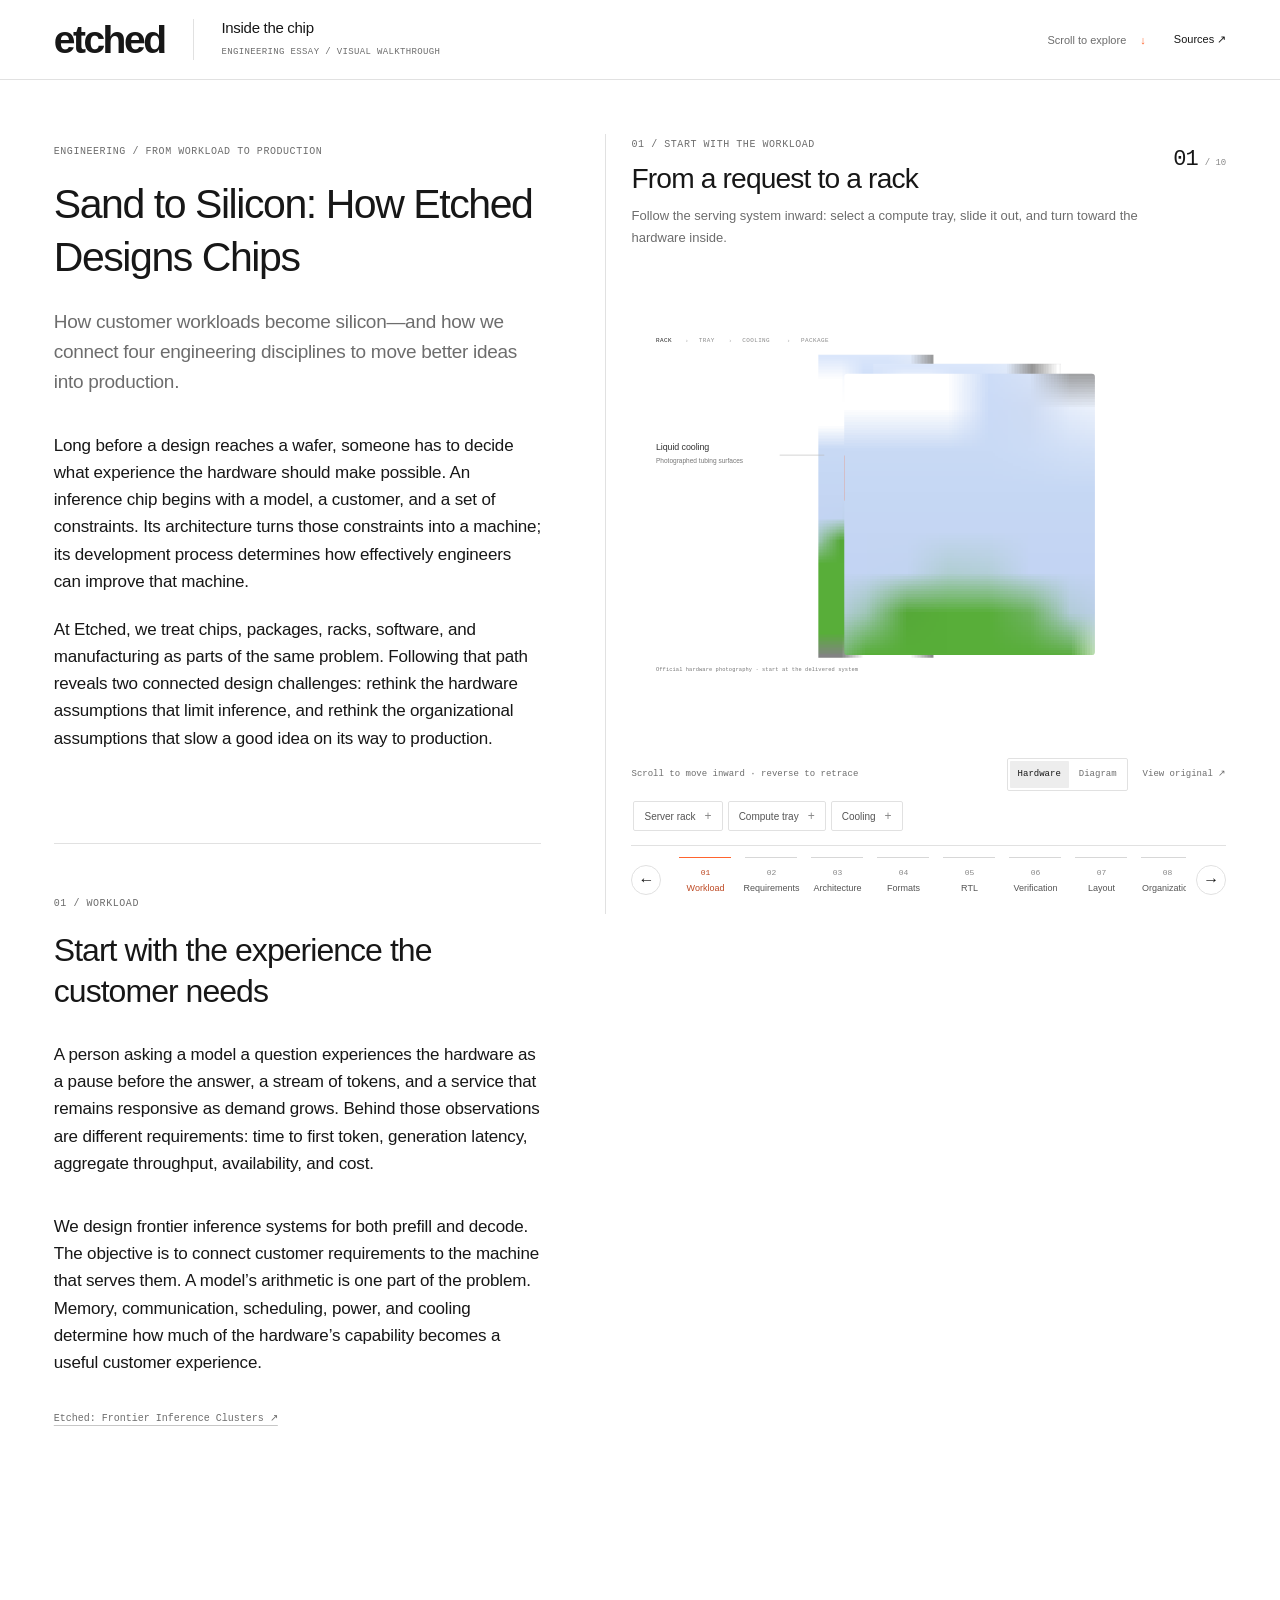
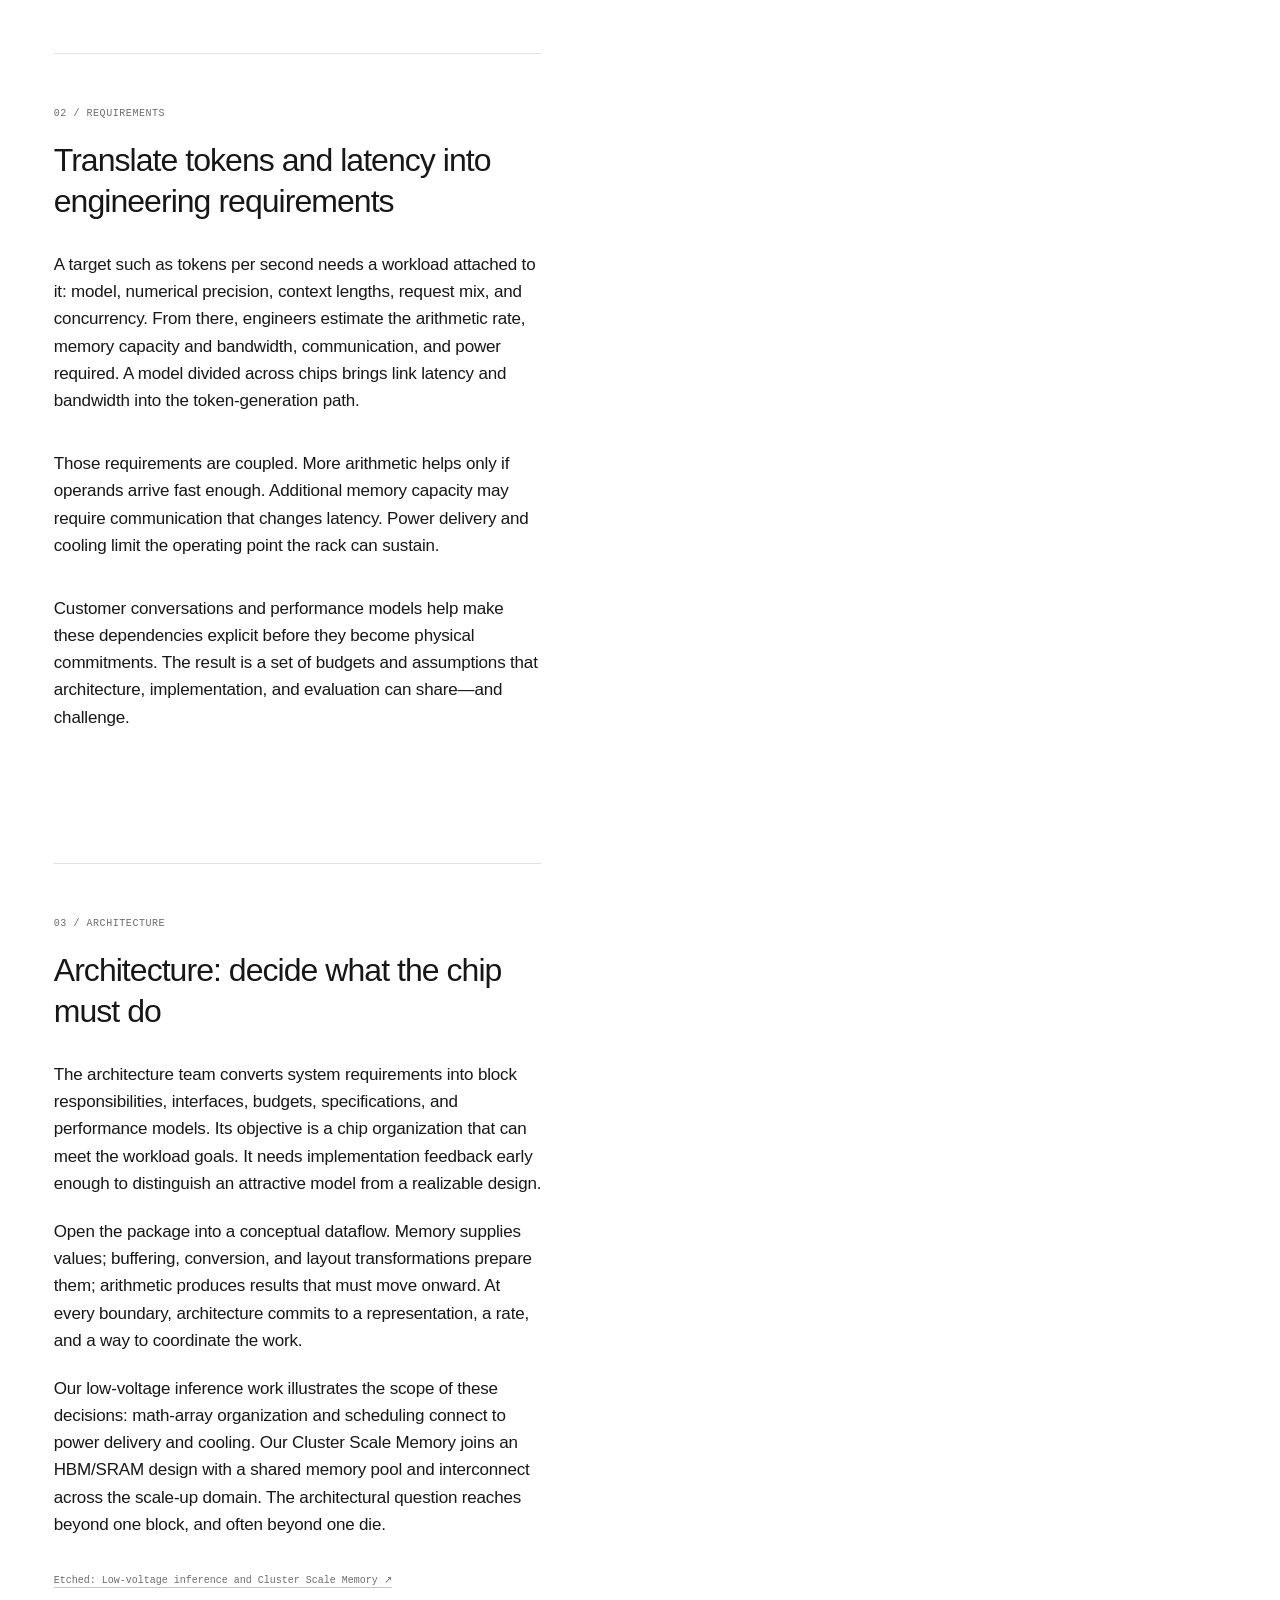
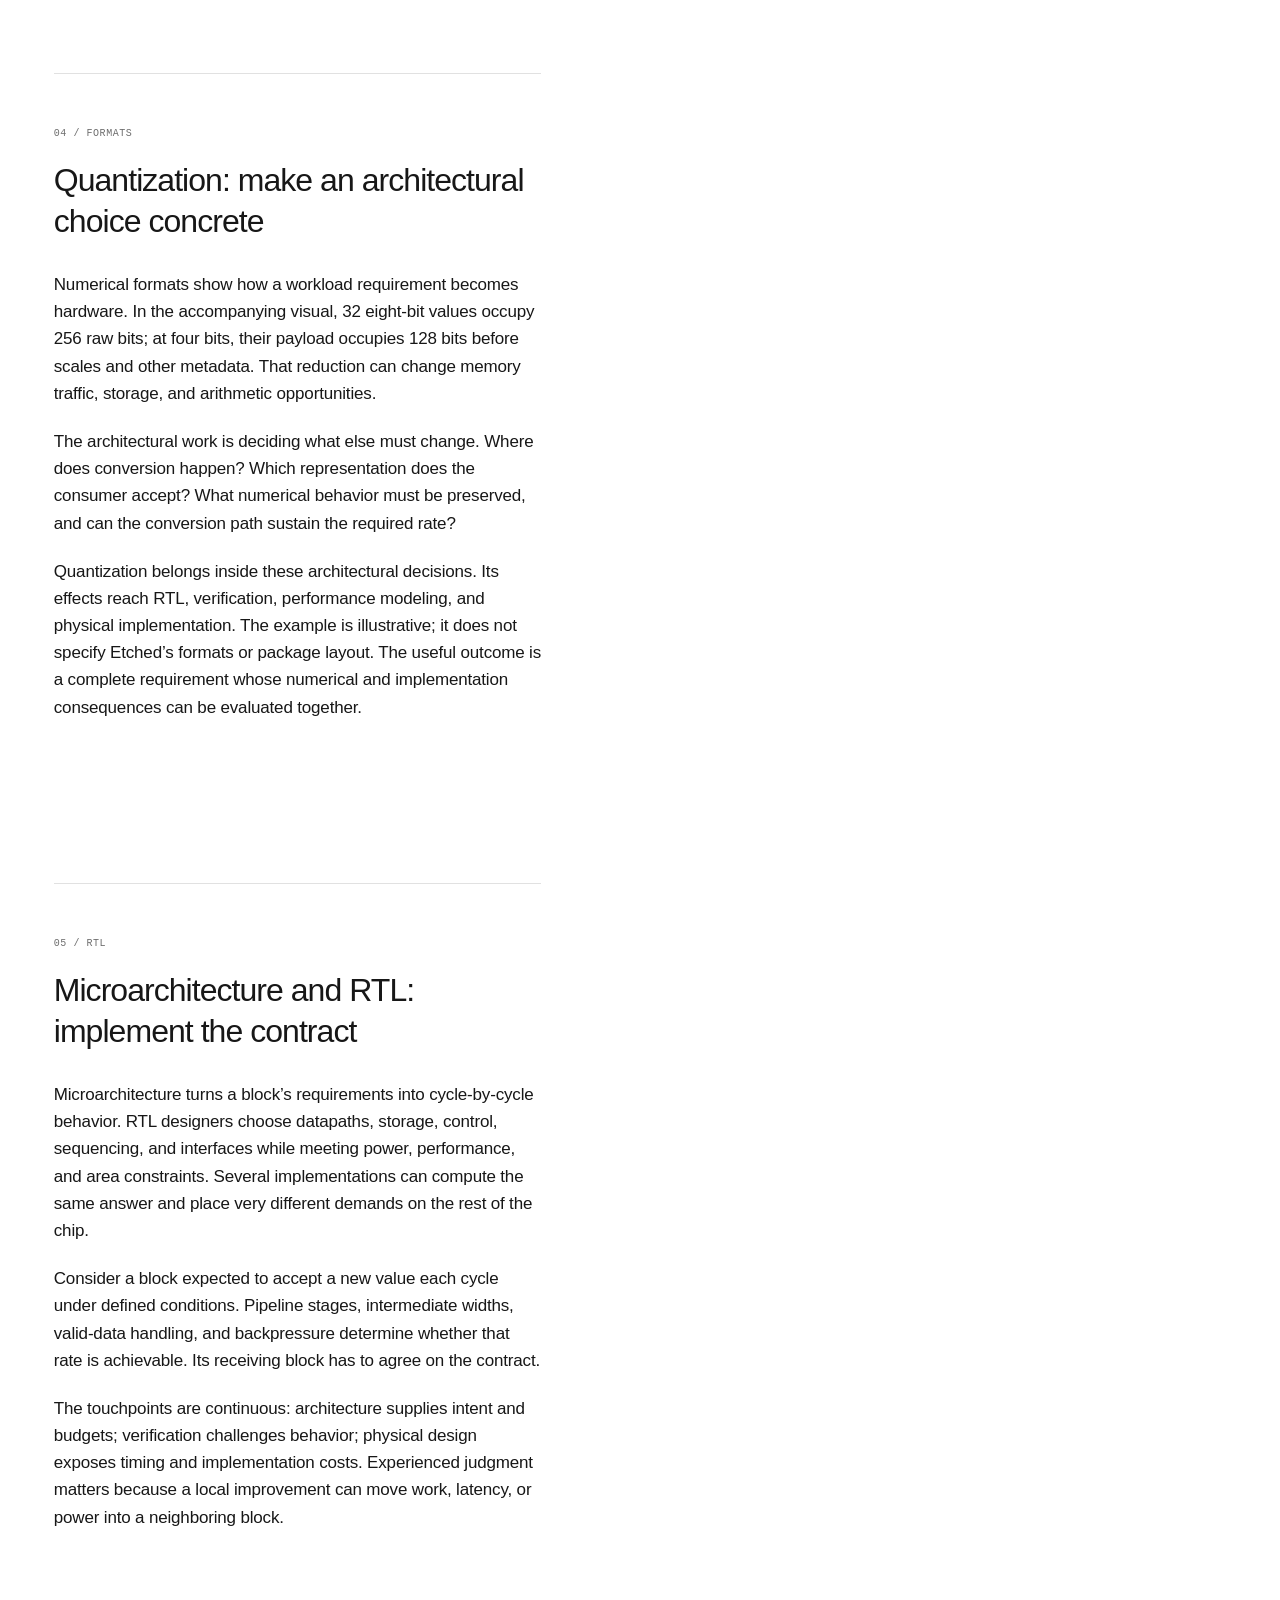
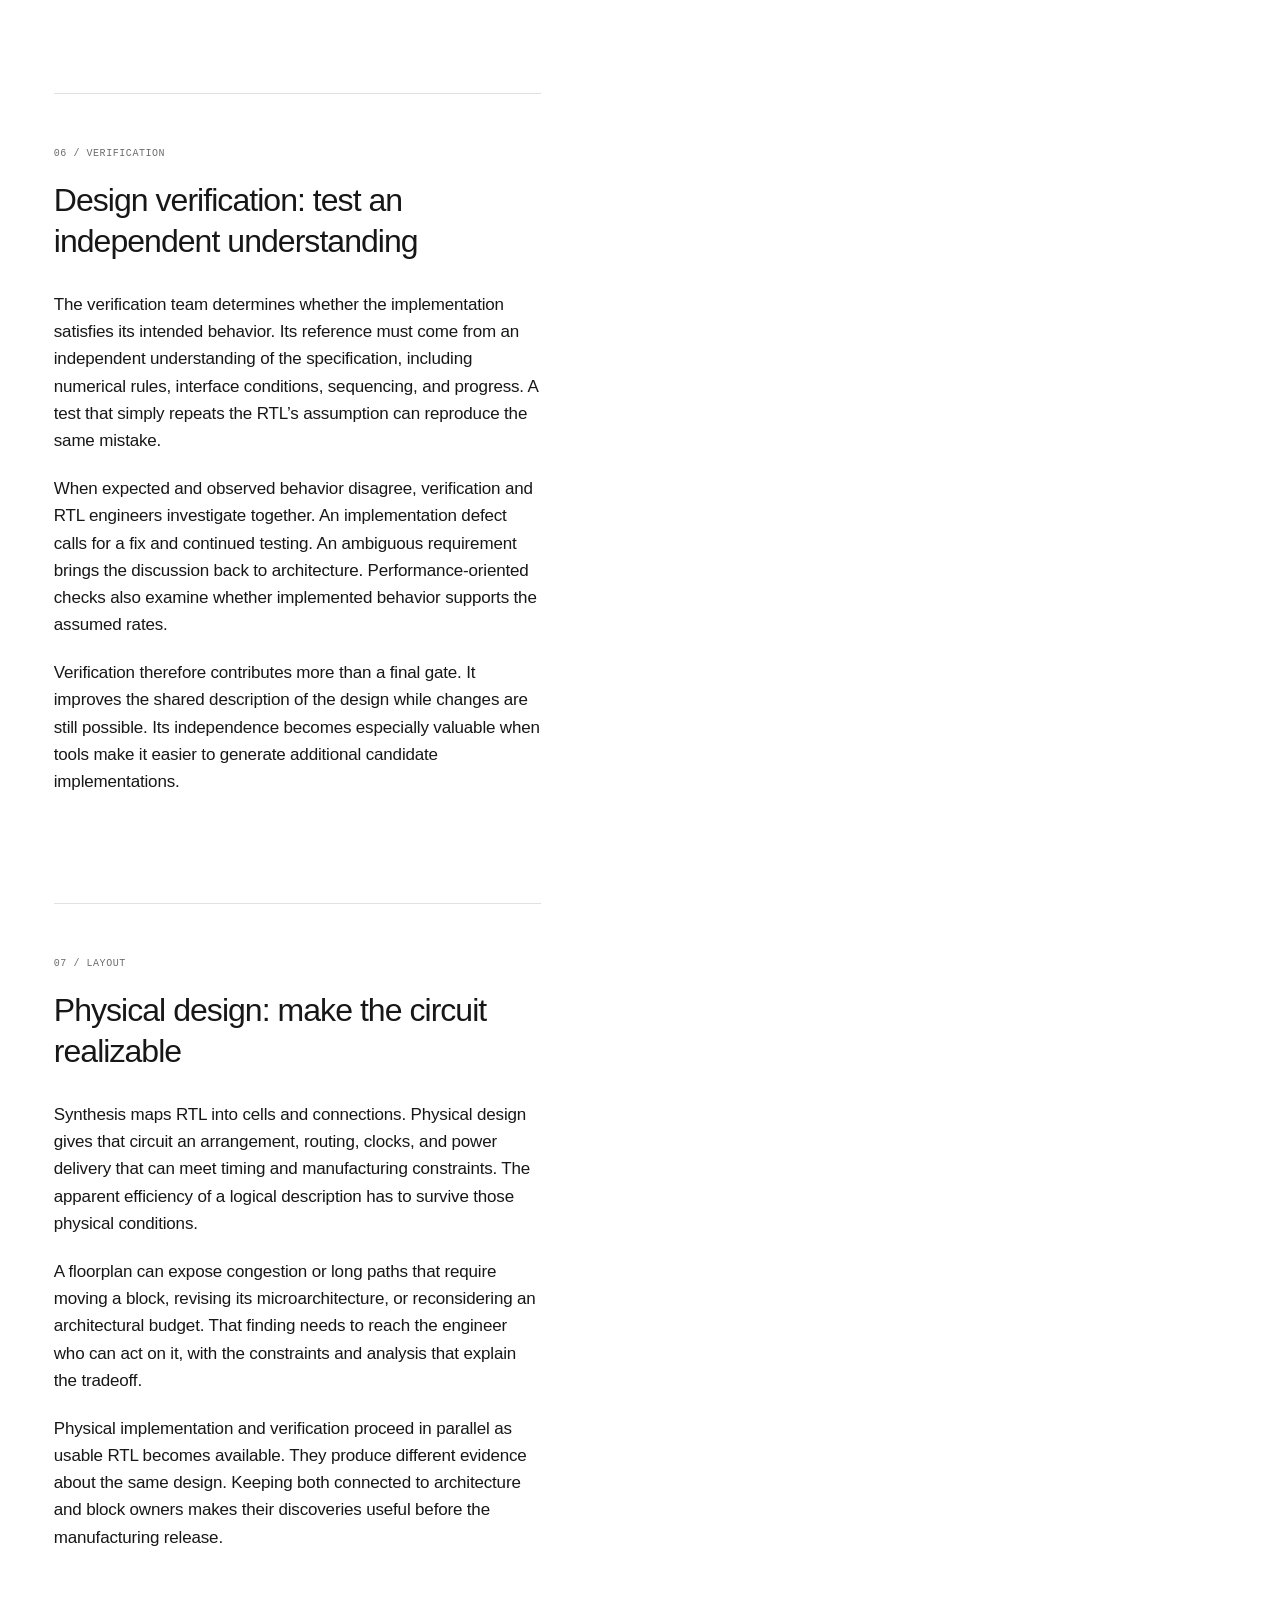
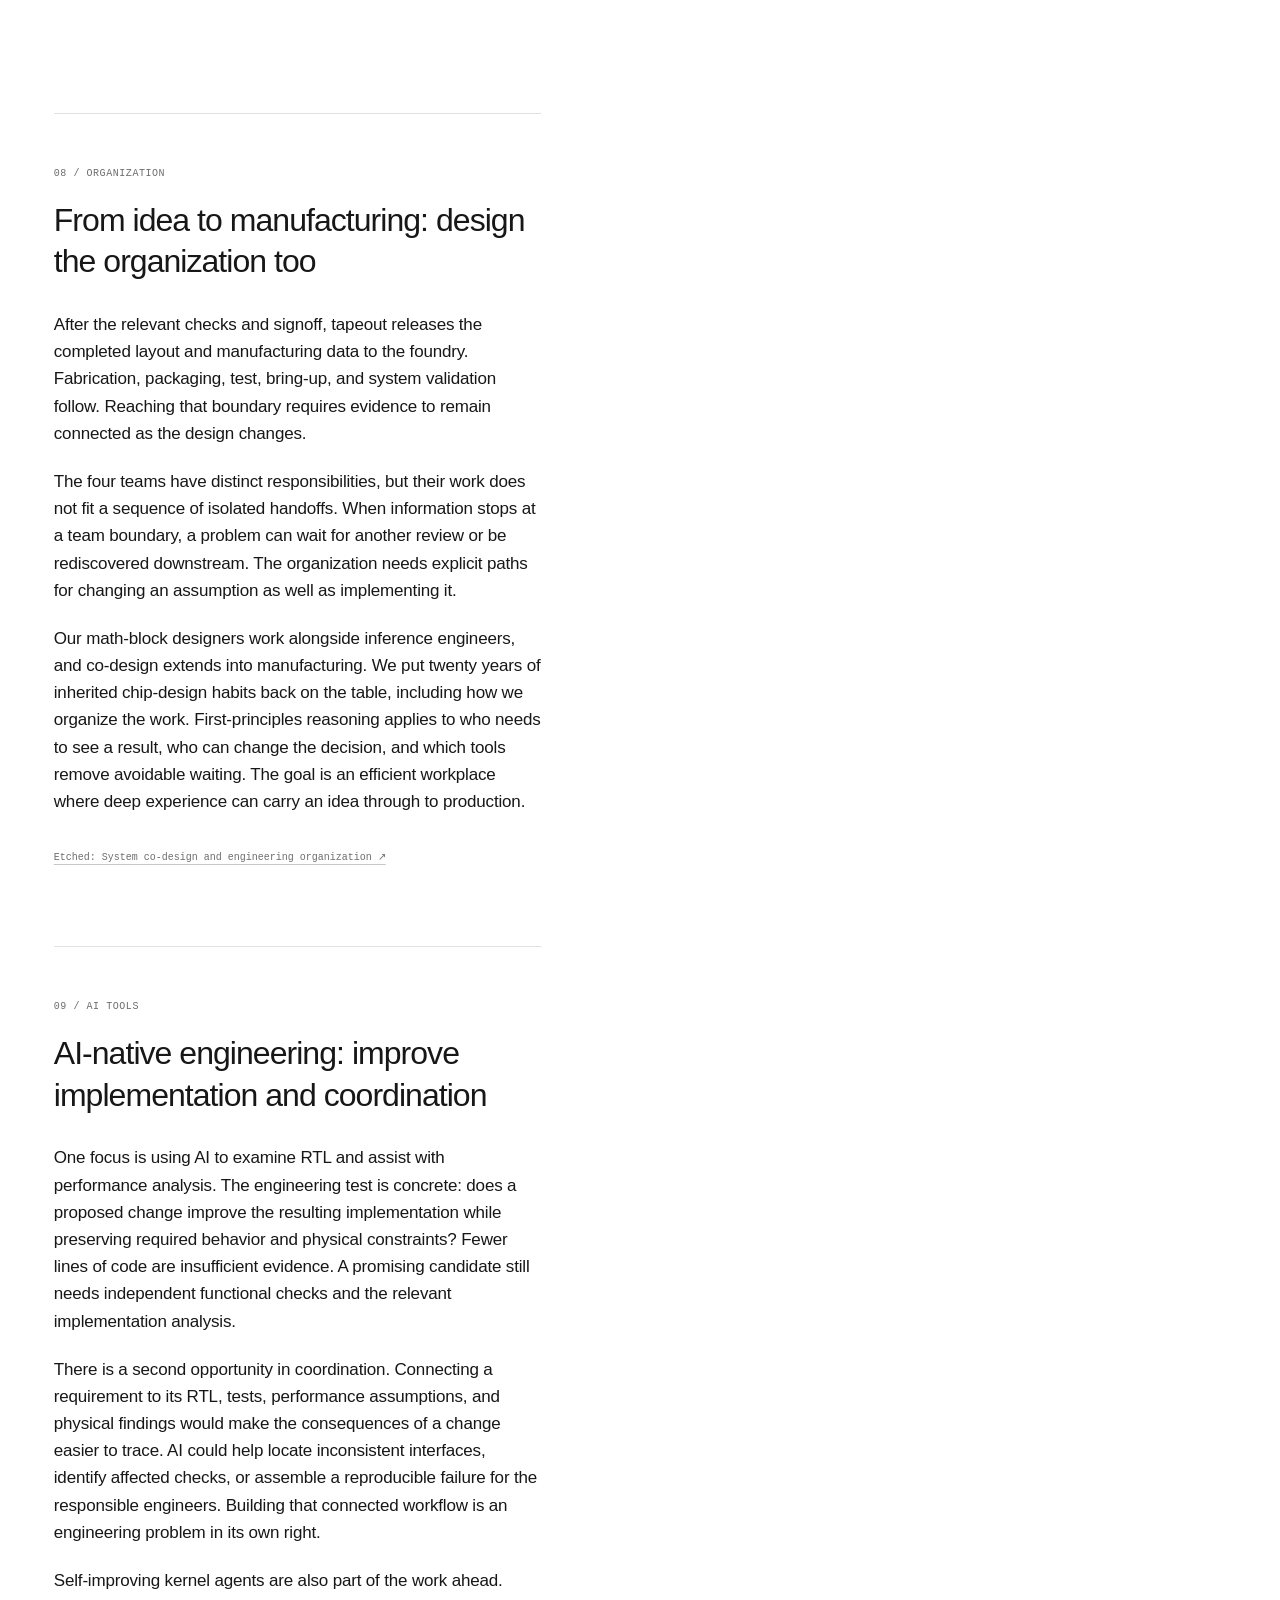
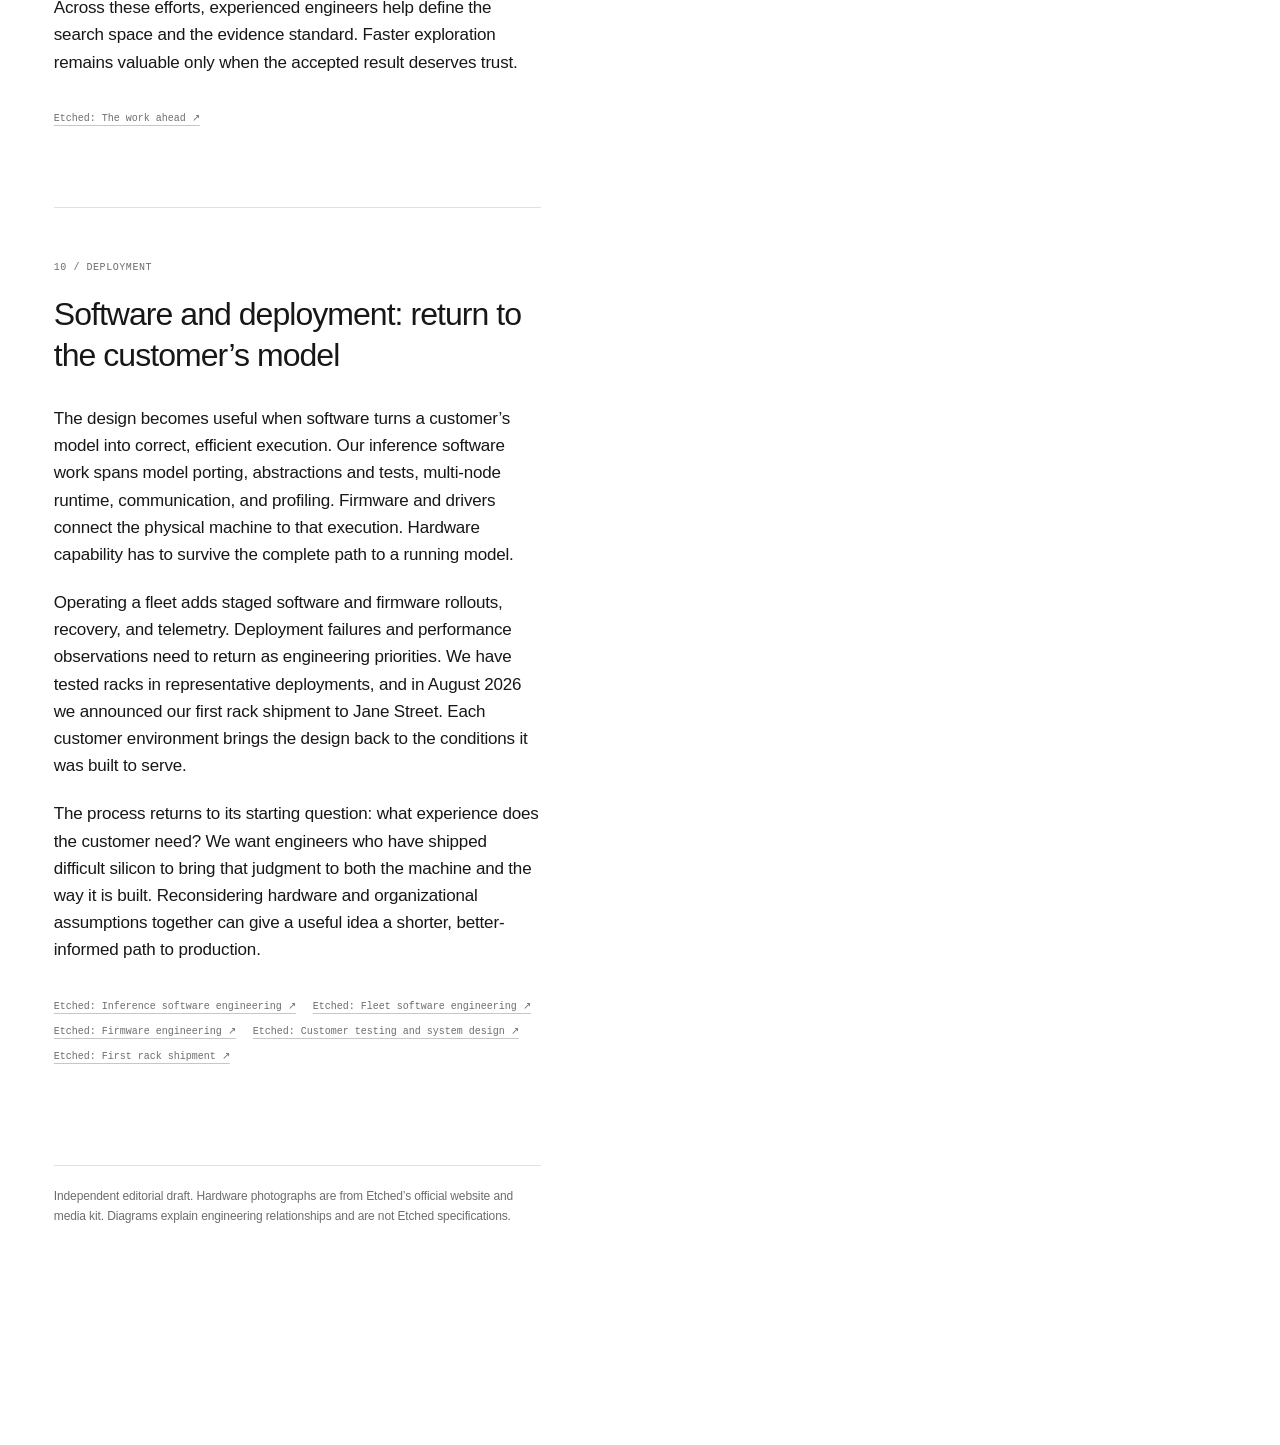
==== commit 0d38a8d0: "Use Sand to Silicon as the page title" ====
--- a/index.html
+++ b/index.html
@@ -5,14 +5,14 @@
     <meta name="viewport" content="width=device-width, initial-scale=1" />
     <meta name="theme-color" content="#ffffff" />
     <meta name="description" content="From customer workloads to manufactured silicon and deployment: the engineering teams and AI-native organization behind Etched’s inference chips." />
-    <title>From Sand to Silicon: How Etched Designs Chips</title>
+    <title>Sand to Silicon: How Etched Designs Chips</title>
     <link rel="canonical" href="https://howdymary.github.io/sand/" />
     <link rel="icon" href="data:image/svg+xml,%3Csvg xmlns='http://www.w3.org/2000/svg' viewBox='0 0 40 40'%3E%3Crect width='40' height='40' rx='8' fill='%23e95932'/%3E%3Cpath d='M10 13h20M10 20h14M10 27h20' stroke='%23fff' stroke-width='3'/%3E%3C/svg%3E" />
-    <link rel="stylesheet" href="./styles.css?v=20261026-sand-silicon-2" />
-    <link rel="stylesheet" href="./src/scene.css?v=20261026-sand-silicon-2" />
-    <link rel="stylesheet" href="./src/teardown.css?v=20261026-sand-silicon-2" />
+    <link rel="stylesheet" href="./styles.css?v=20261026-sand-silicon-3" />
+    <link rel="stylesheet" href="./src/scene.css?v=20261026-sand-silicon-3" />
+    <link rel="stylesheet" href="./src/teardown.css?v=20261026-sand-silicon-3" />
     <script>if ('scrollRestoration' in history) history.scrollRestoration = 'manual';</script>
-    <script type="module" src="./src/app.js?v=20261026-sand-silicon-2"></script>
+    <script type="module" src="./src/app.js?v=20261026-sand-silicon-3"></script>
   </head>
   <body>
     <a class="skip-link" href="#essay">Skip to the essay</a>
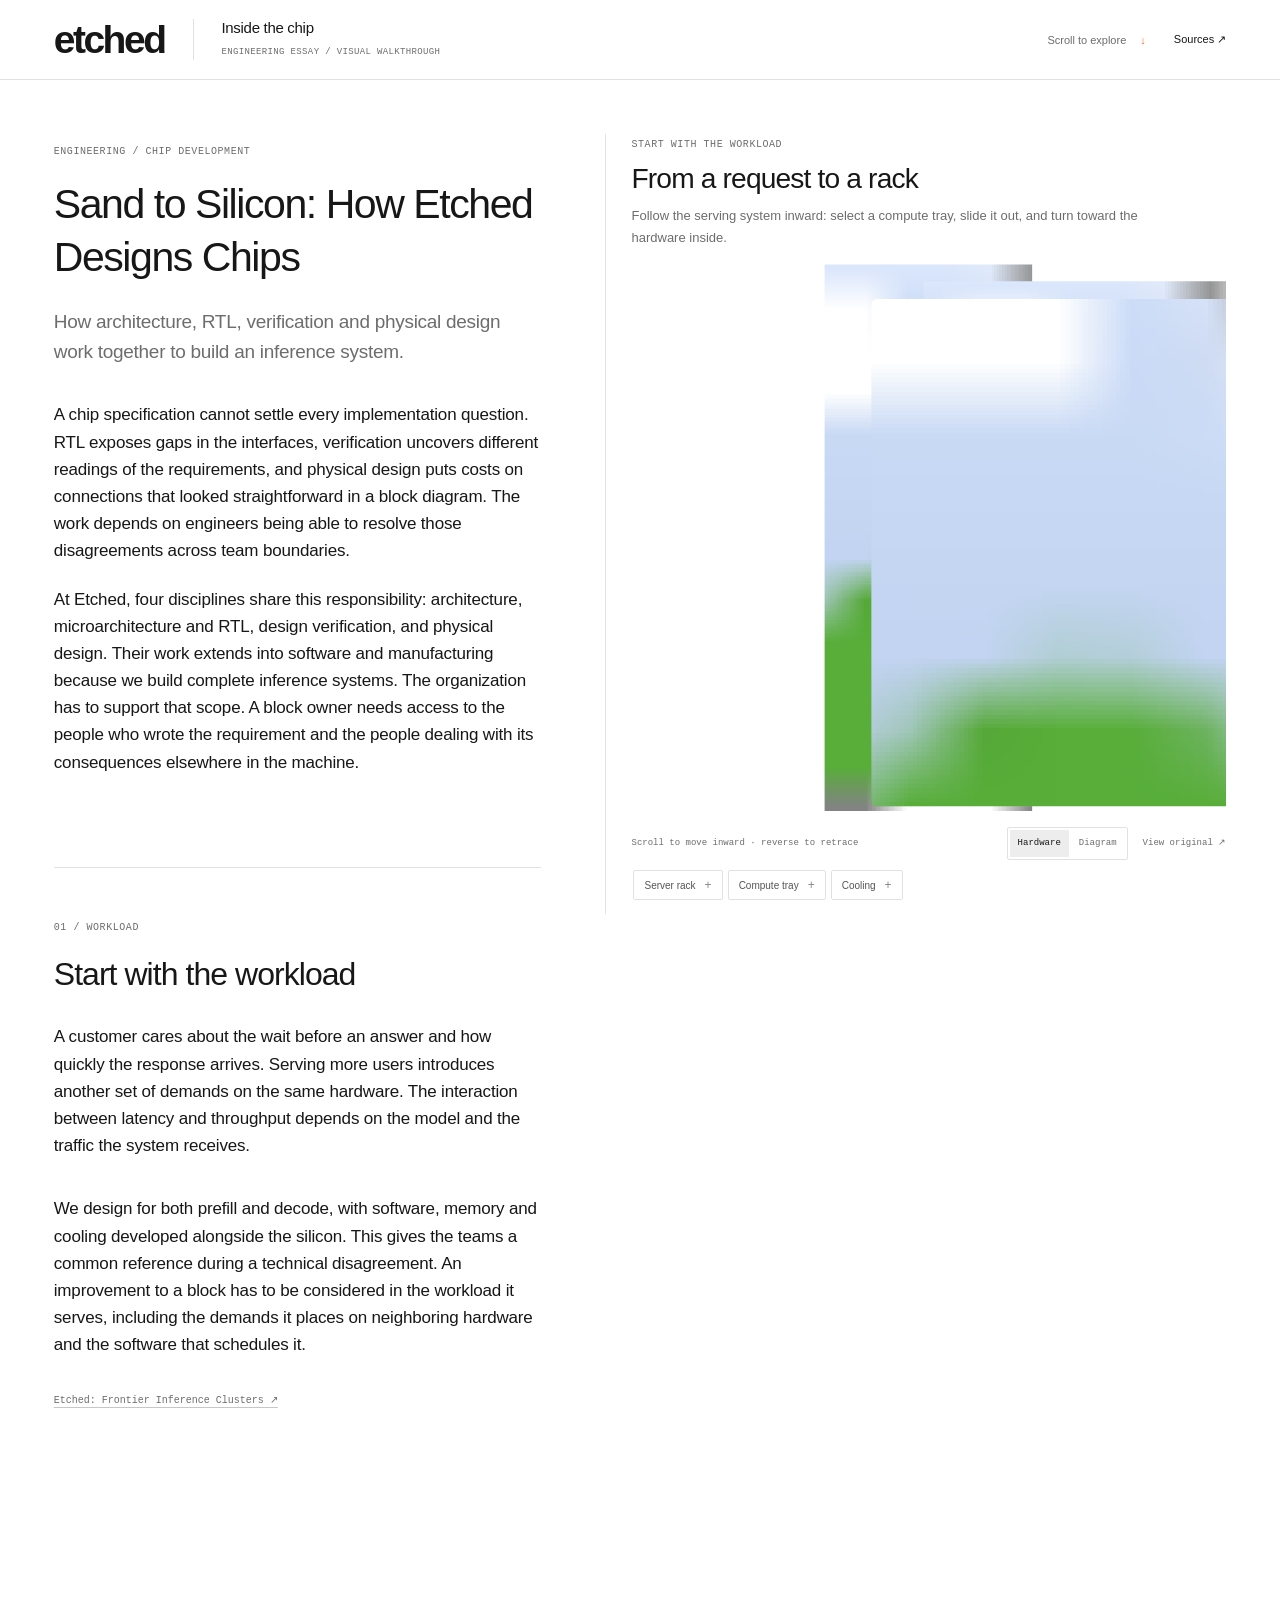
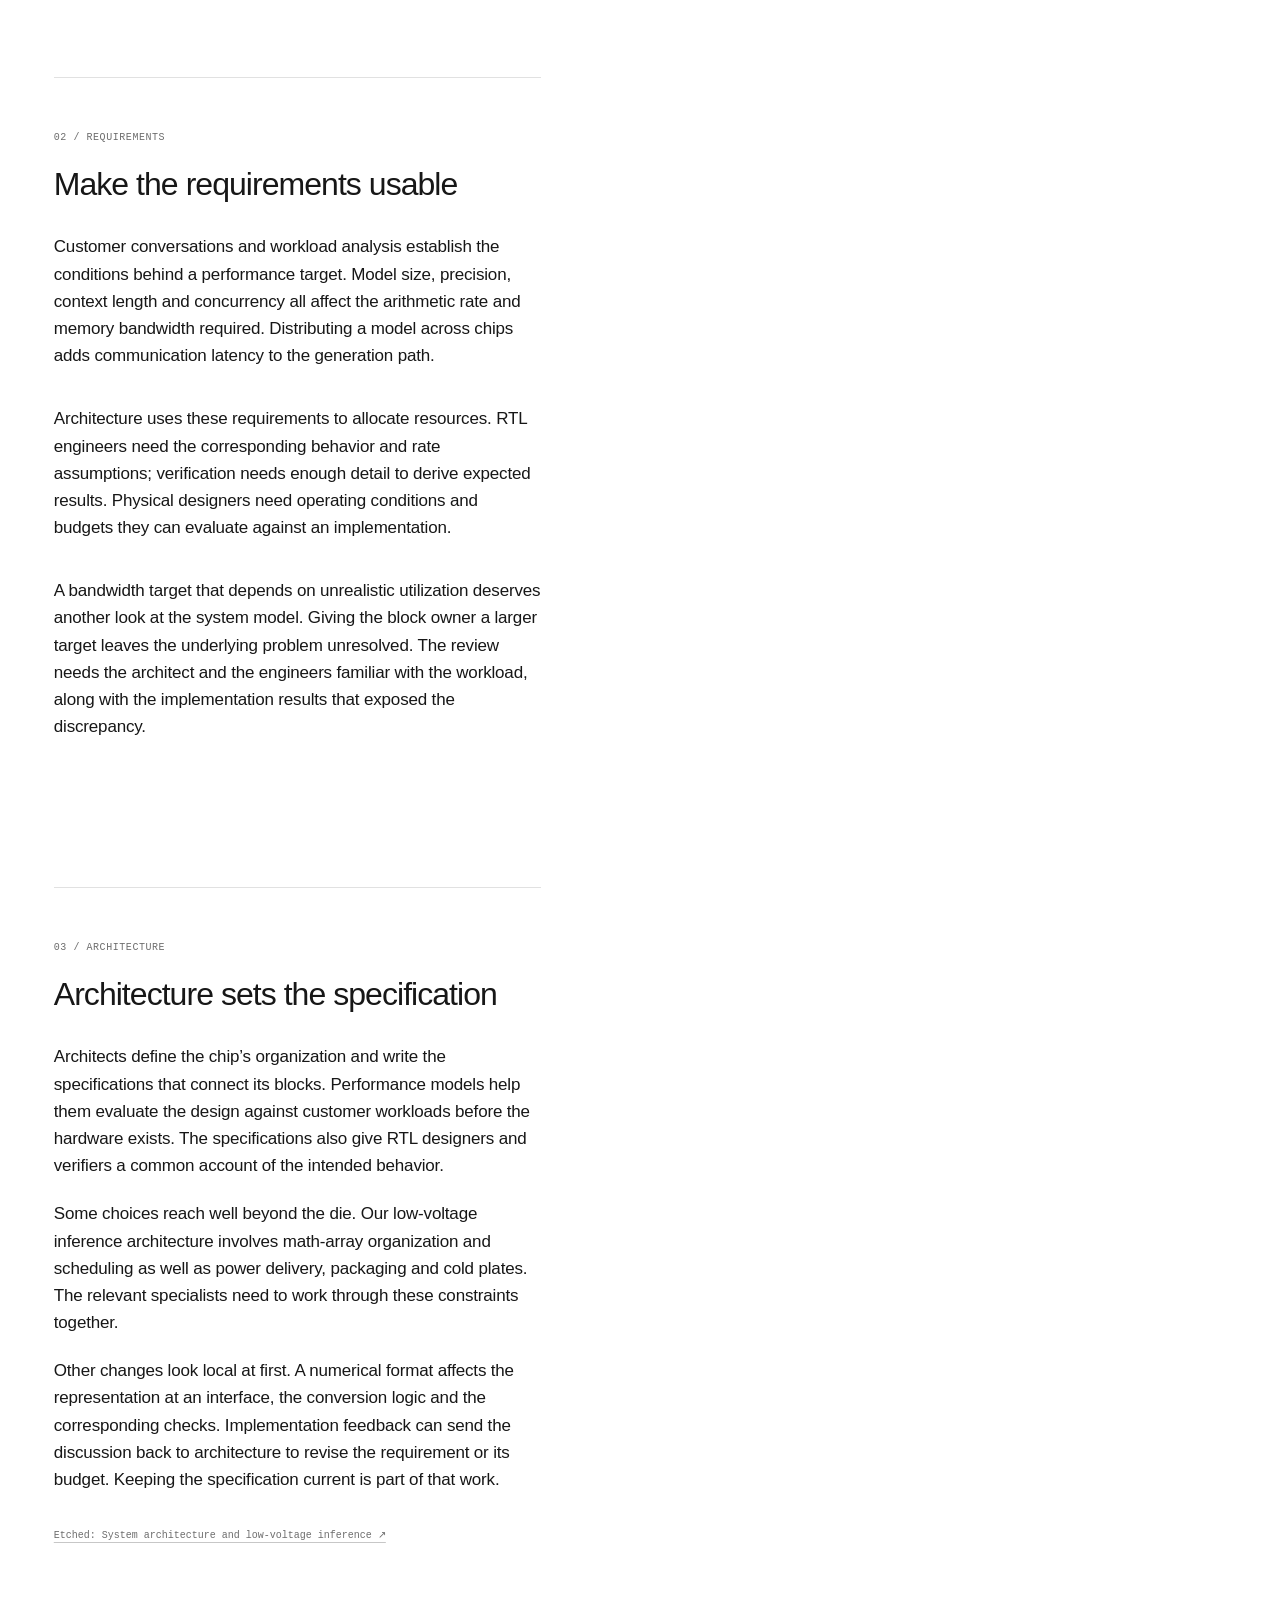
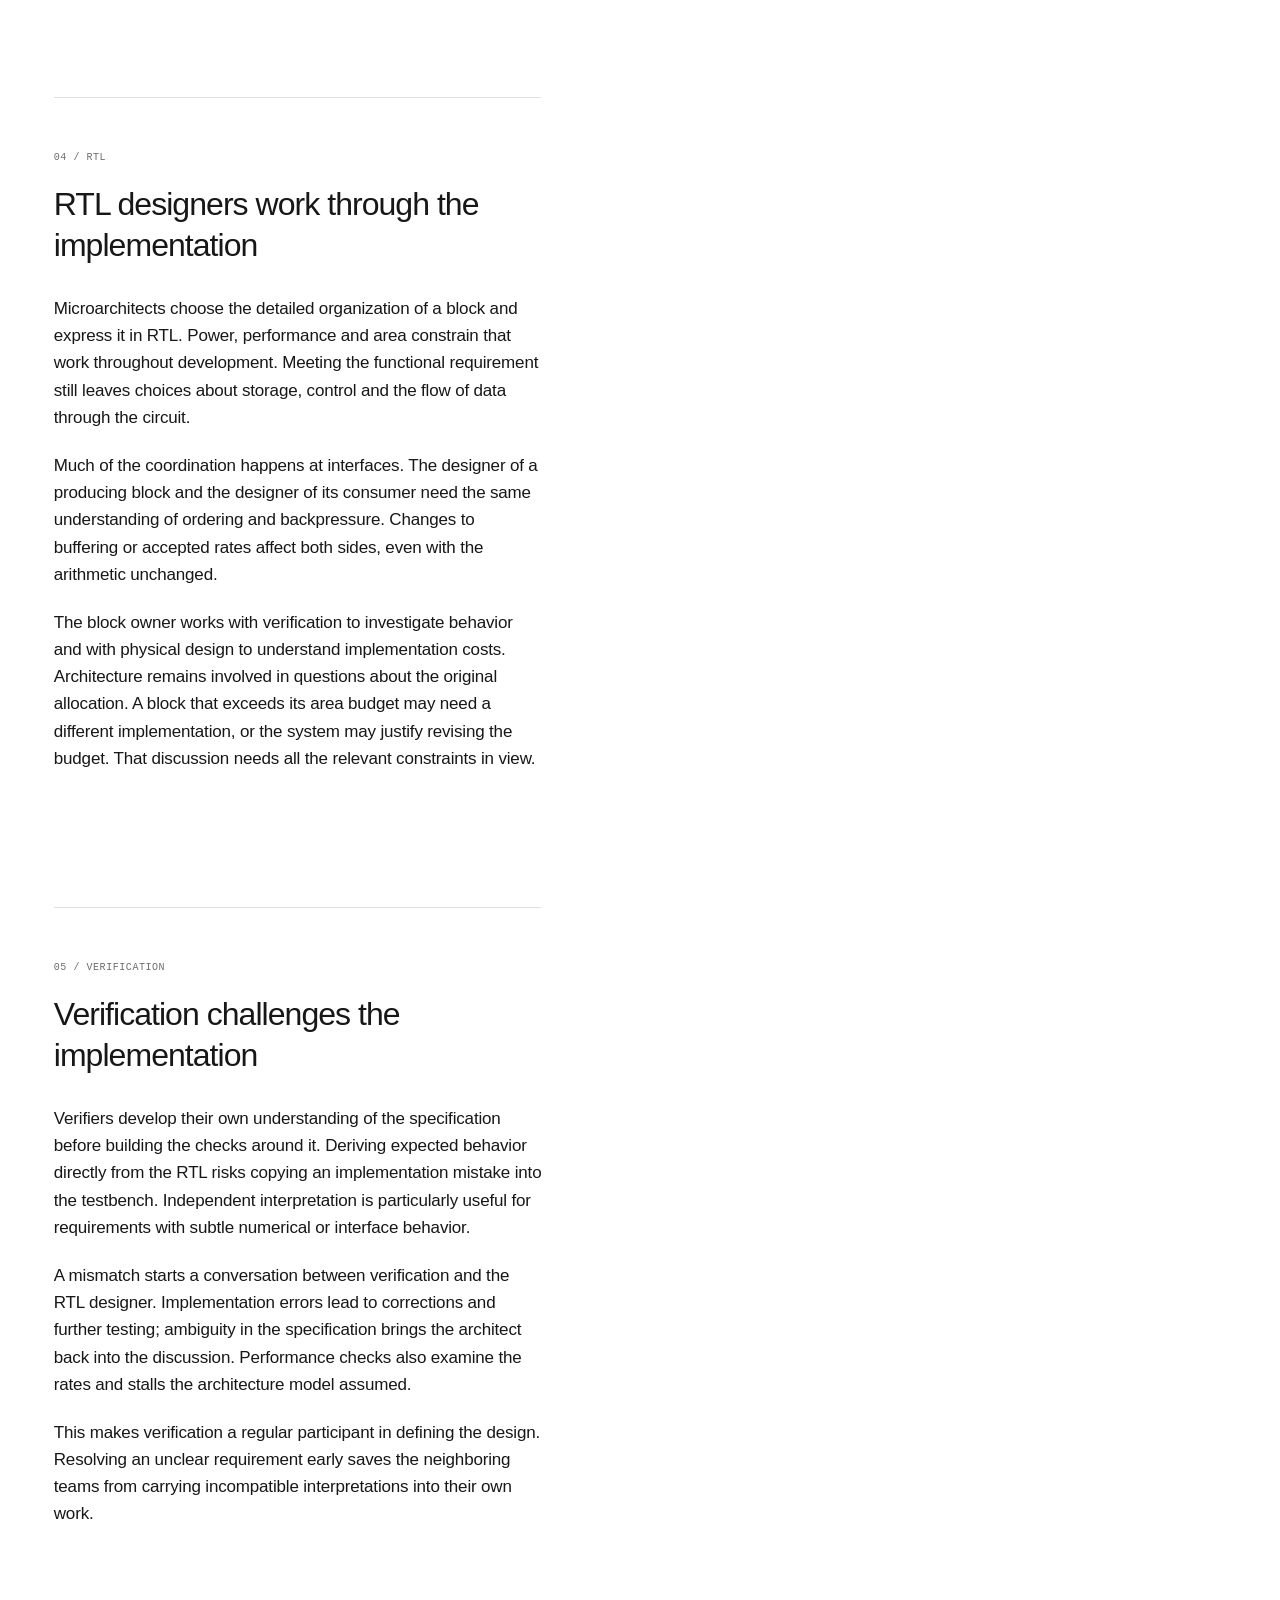
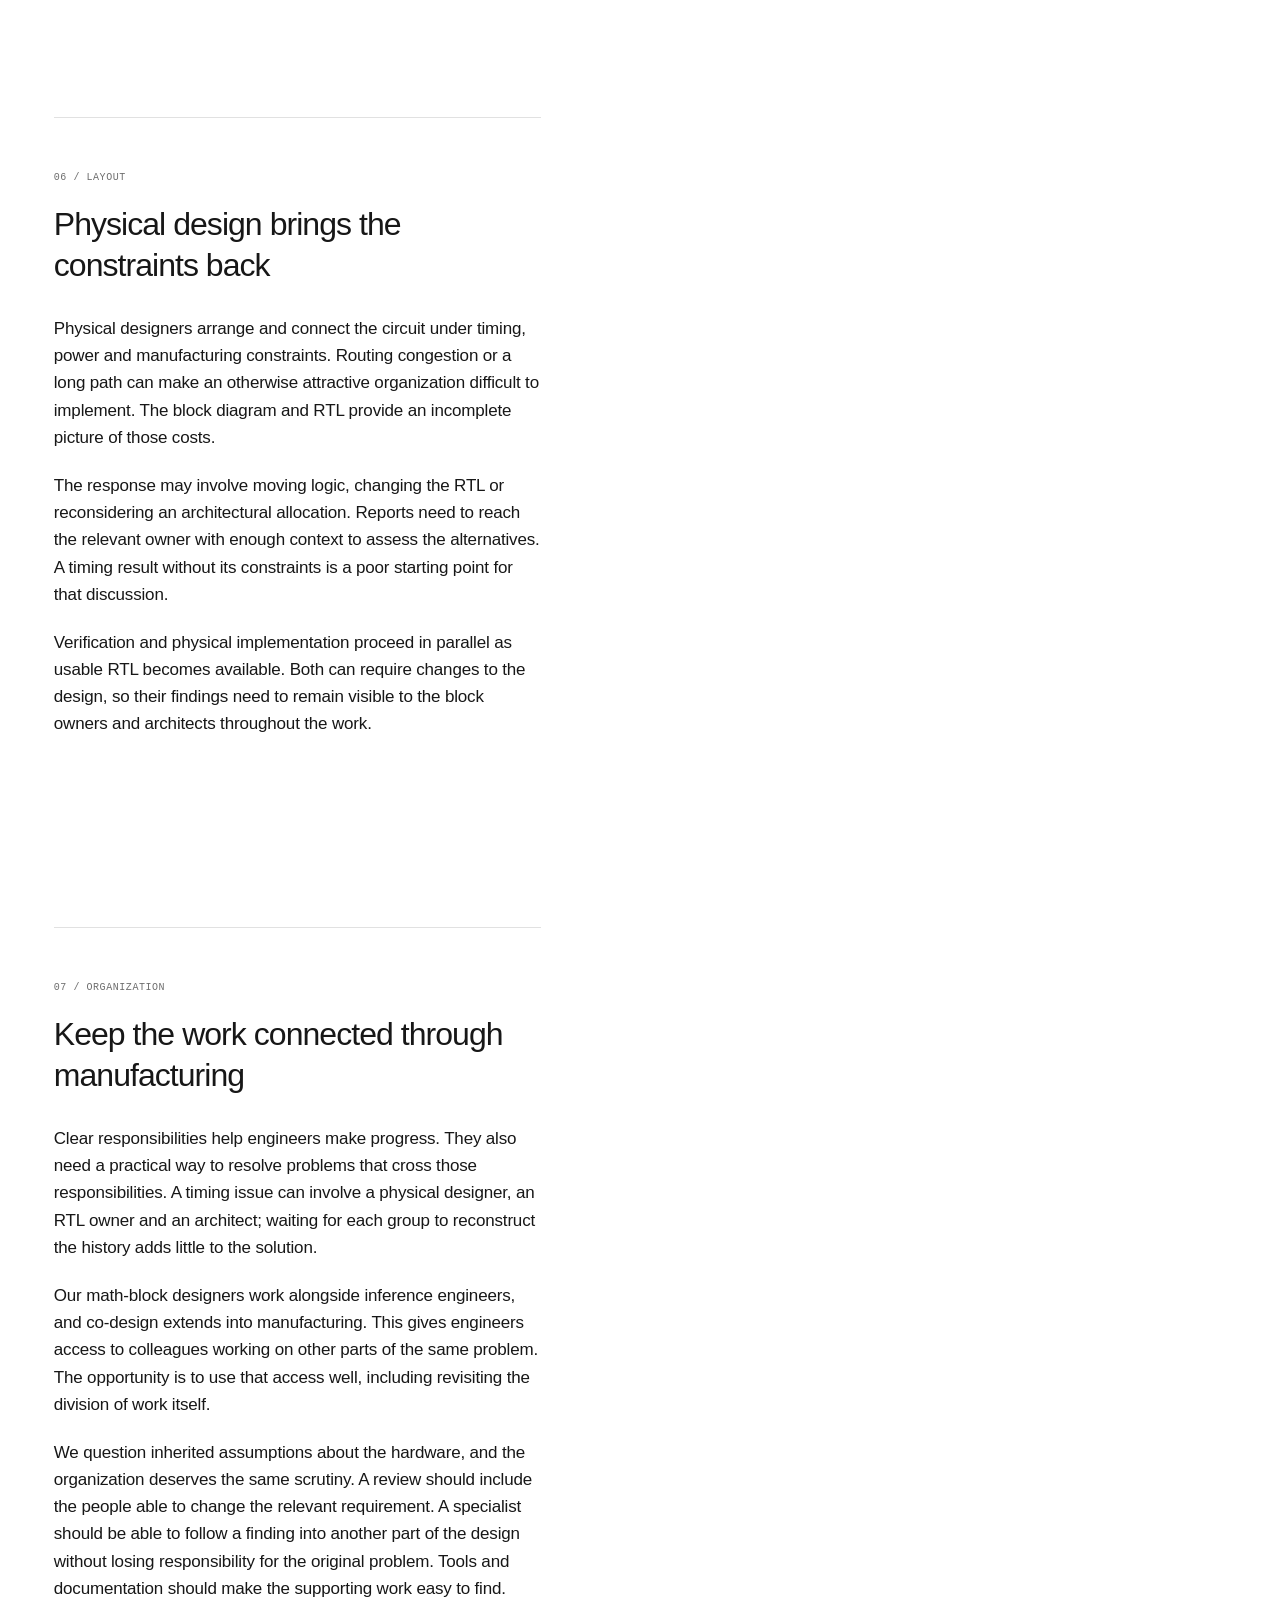
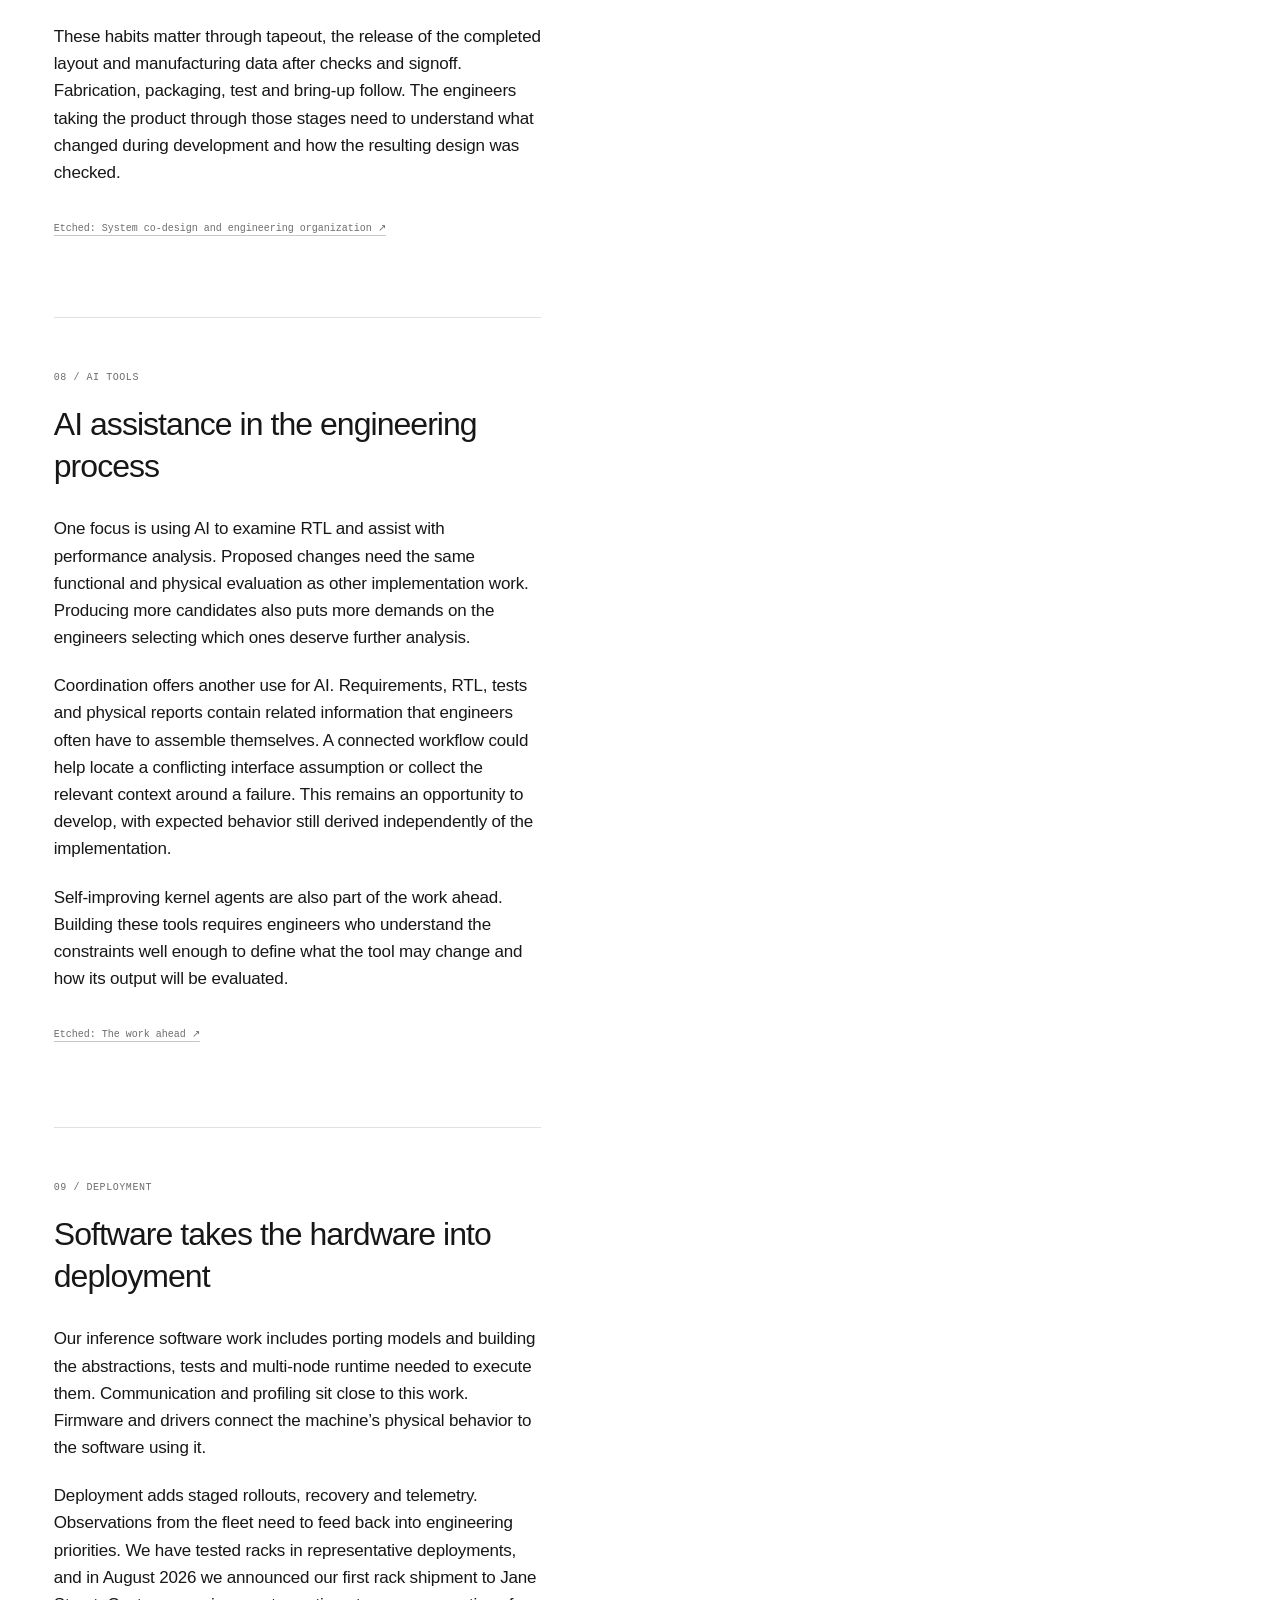
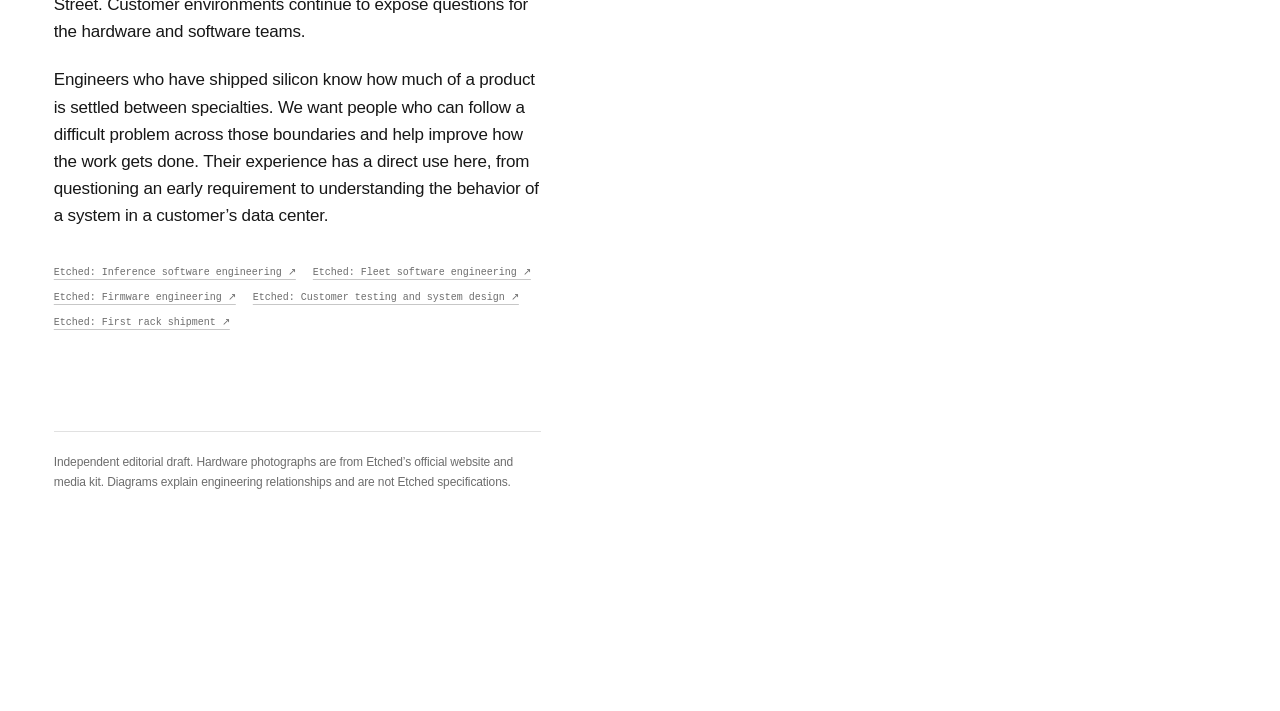
==== commit 32e05112: "Focus the essay on team organization and enlarge the hardware walkthrough" ====
--- a/index.html
+++ b/index.html
@@ -8,11 +8,11 @@
     <title>Sand to Silicon: How Etched Designs Chips</title>
     <link rel="canonical" href="https://howdymary.github.io/sand/" />
     <link rel="icon" href="data:image/svg+xml,%3Csvg xmlns='http://www.w3.org/2000/svg' viewBox='0 0 40 40'%3E%3Crect width='40' height='40' rx='8' fill='%23e95932'/%3E%3Cpath d='M10 13h20M10 20h14M10 27h20' stroke='%23fff' stroke-width='3'/%3E%3C/svg%3E" />
-    <link rel="stylesheet" href="./styles.css?v=20261026-sand-silicon-3" />
-    <link rel="stylesheet" href="./src/scene.css?v=20261026-sand-silicon-3" />
-    <link rel="stylesheet" href="./src/teardown.css?v=20261026-sand-silicon-3" />
+    <link rel="stylesheet" href="./styles.css?v=20261026-focus-3" />
+    <link rel="stylesheet" href="./src/scene.css?v=20261026-focus-3" />
+    <link rel="stylesheet" href="./src/teardown.css?v=20261026-focus-3" />
     <script>if ('scrollRestoration' in history) history.scrollRestoration = 'manual';</script>
-    <script type="module" src="./src/app.js?v=20261026-sand-silicon-3"></script>
+    <script type="module" src="./src/app.js?v=20261026-focus-3"></script>
   </head>
   <body>
     <a class="skip-link" href="#essay">Skip to the essay</a>
@@ -27,7 +27,7 @@
       <article id="essay" class="essay-column" aria-label="Engineering essay"><noscript><p>Enable JavaScript to read the essay with its interactive hardware walkthrough.</p></noscript></article>
       <aside class="visual-column" id="visual-column" aria-label="Hardware walkthrough paired with the essay">
       <section id="visual-explorer" class="visual-explorer" aria-label="Interactive chip design explorer">
-      <div class="view-heading"><div><div class="eyebrow" id="view-kicker">01 / THE SYSTEM</div><h2 id="view-title">System</h2><p id="view-caption"></p></div><span class="view-count"><span id="view-number">01</span><span>/ 10</span></span></div>
+      <div class="view-heading"><div><div class="eyebrow" id="view-kicker">01 / THE SYSTEM</div><h2 id="view-title">System</h2><p id="view-caption"></p></div></div>
       <div class="visual-canvas-wrap">
         <div id="scene" class="scene-canvas" aria-label="Hardware imagery and interactive diagrams. Select a component to inspect it."></div>
         <section id="inspector" class="inspector" aria-labelledby="inspector-title" tabindex="-1" hidden>
@@ -37,7 +37,6 @@
       </div>
       <div class="visual-toolbar"><span id="explore-hint">Hover to inspect · click to focus</span><div class="toolbar-actions"><button type="button" id="components-toggle" class="components-toggle" aria-label="Inspect components" aria-expanded="false" aria-controls="component-strip">Inspect +</button><div class="view-mode-switch" id="view-mode-switch" role="group" aria-label="View presentation"><button type="button" id="hardware-mode" aria-pressed="true">Hardware</button><button type="button" id="diagram-mode" aria-pressed="false">Diagram</button></div><button id="fault-toggle" class="fault-button" type="button" aria-pressed="false" hidden>Introduce a mismatch</button><button id="motion-toggle" class="motion-button" type="button" aria-label="Pause diagram animation" aria-pressed="false"><span id="motion-icon" aria-hidden="true">Ⅱ</span><span id="motion-label">Pause</span></button><a class="photo-original" id="photo-original" href="https://www.etched.com/media-kit" target="_blank" rel="noopener noreferrer">View original ↗</a><span class="concept-label" id="view-medium">HARDWARE IMAGERY · ETCHED</span></div></div>
       <div class="component-strip" id="component-strip" aria-label="Components in this view"></div>
-    <footer class="journey-footer"><button type="button" class="view-arrow" id="previous-view" aria-label="Previous view">←</button><nav class="chapter-nav" aria-label="Chip design views" id="chapter-nav" tabindex="-1"></nav><button type="button" class="view-arrow" id="next-view" aria-label="Next view">→</button></footer>
       </section>
       </aside>
     </main>
--- a/styles.css
+++ b/styles.css
@@ -46,8 +46,6 @@
   .view-heading { flex:0 0 auto; padding:3px 0 0; display:flex; justify-content:space-between; align-items:flex-start; gap:20px; pointer-events:none; }
   .view-heading h2 { font-size:clamp(24px,2.2vw,32px); line-height:1.25; letter-spacing:-.03em; font-weight:400; margin:8px 0 9px; }
   .view-heading p { font-size:13px; line-height:1.7; color:var(--muted); max-width:520px; }
-  .view-count { display:flex; align-items:baseline; gap:7px; padding-top:10px; font:9px ui-monospace,SFMono-Regular,Menlo,monospace; color:#8a8a8a; white-space:nowrap; }
-  .view-count #view-number { font-size:22px; font-weight:400; color:var(--ink); letter-spacing:-.045em; }
   .visual-canvas-wrap { position:relative; flex:1 1 auto; min-height:0; padding-top:8px; }
   .scene-canvas { position:absolute; inset:7px 0 0; background:var(--paper) !important; }
   .scene-canvas > svg { display:block; height:100%; width:100%; }
@@ -58,9 +56,6 @@
   .components-toggle { display:none; background:transparent; border:0; padding:4px 0; color:var(--muted); font:inherit; white-space:nowrap; }
   .concept-label { display:none; font-size:8px; letter-spacing:.04em; }
   .component-strip { flex:0 0 auto; display:flex; justify-content:flex-start; gap:5px; overflow-x:auto; padding:10px 2px 14px; scrollbar-width:thin; }
-  .journey-footer { position:relative; flex:0 0 auto; height:69px; display:flex; align-items:center; gap:10px; border-top:1px solid var(--line); background:var(--paper); }
-  .chapter-nav { display:flex; flex:1; overflow-x:auto; gap:0; padding:8px 1px; scrollbar-width:none; }
-  .chapter-nav::-webkit-scrollbar { display:none; }
   .inspector { position:absolute; z-index:25; right:0; top:15px; width:min(280px,92%); max-height:calc(100% - 30px); overflow-y:auto; padding:19px 21px 24px; background:var(--paper); border:1px solid var(--line); border-radius:2px; box-shadow:0 12px 40px #0000000d; }
   .inspector-heading { display:flex; justify-content:space-between; align-items:flex-start; gap:12px; }
   .inspector h3 { font-size:24px; line-height:1.28; font-weight:400; letter-spacing:-.03em; margin:12px 0; }
@@ -90,16 +85,6 @@
   .component-chip { flex:0 0 auto; background:transparent; border:1px solid var(--line); border-radius:2px; padding:7px 10px; font-size:10px; color:#555; display:flex; align-items:center; gap:9px; }
   .component-chip::after { content:'+'; color:#888; font-size:12px; }
   .component-chip:hover,.component-chip[aria-pressed=true] { border-color:var(--orange); color:#b44320; background:#fff7f3; }
-  .view-arrow { display:grid; place-items:center; flex:0 0 29px; height:30px; background:transparent; border:1px solid var(--line); border-radius:50%; font-size:16px; line-height:1; }
-  .view-arrow:disabled { opacity:.3; }
-  .view-arrow:not(:disabled):hover { border-color:var(--orange); color:var(--orange); }
-  .chapter-nav button { flex:1 0 66px; position:relative; padding:10px 3px 7px; min-height:48px; border:0; background:transparent; border-radius:2px; text-align:center; }
-  .chapter-nav button::before { position:absolute; content:''; top:1px; left:7px; right:7px; height:1px; background:#d7d7d7; }
-  .chapter-nav .nav-number { display:block; margin-bottom:6px; color:#888; font:8px/1 ui-monospace,SFMono-Regular,Menlo,monospace; }
-  .chapter-nav .nav-label { display:block; color:#555; font-size:9px; line-height:1.3; white-space:nowrap; }
-  .chapter-nav button[aria-current=step]::before { background:var(--orange); }
-  .chapter-nav button[aria-current=step] .nav-number,.chapter-nav button[aria-current=step] .nav-label { color:#bd4822; }
-  .chapter-nav button:hover { background:#f7f7f7; }
   .icon-button { background:transparent; border:0; width:30px; height:30px; padding:0; color:var(--muted); font-size:23px; line-height:1; }
   .component-tooltip { position:fixed; z-index:70; width:245px; padding:14px 16px; color:#fff; background:#202020; border:1px solid #333; border-radius:2px; box-shadow:0 5px 25px #00000012; pointer-events:none; }
   .component-tooltip strong { display:block; font-size:13px; font-weight:400; margin-bottom:6px; }
@@ -141,8 +126,6 @@
     .eyebrow { font-size:9px; }
     .view-heading h2 { font-size:16px; line-height:1.2; margin:0 0 3px; }
     .view-heading p { display:none; }
-    .view-count { padding-top:2px; font-size:8px; gap:6px; }
-    .view-count #view-number { font-size:15px; }
     .visual-canvas-wrap { padding-top:0; }
     .scene-canvas { inset:0 -4px; }
     .scene-canvas > svg { width:100%; height:100%; }
@@ -154,12 +137,6 @@
     .component-strip { display:none; padding:4px 1px 6px; }
     .components-open .component-strip { display:flex; }
     .component-chip { min-height:25px; padding:4px 8px; font-size:9px; }
-    .journey-footer { height:30px; gap:8px; }
-    .view-arrow { flex-basis:27px; height:28px; font-size:15px; }
-    .chapter-nav { padding:5px 1px; }
-    .chapter-nav button { flex:1 0 70px; min-height:24px; padding:4px 2px; }
-    .chapter-nav .nav-label { font-size:8px; }
-    .chapter-nav .nav-number { display:none; }
     .essay-column { max-width:680px; width:100%; margin:auto; padding:36px 28px calc(var(--mobile-visual) + env(safe-area-inset-bottom,0px) + 70px); }
     .essay-intro { min-height:58svh; padding:0 0 52px; }
     .essay-title { font-size:36px; line-height:1.25; margin:16px 0 22px; }
@@ -193,7 +170,6 @@
     .view-heading p { font-size:11px; }
     .component-strip { padding:5px 0 8px; }
     .component-chip { font-size:9px; padding:5px 8px; }
-    .journey-footer { height:58px; }
     :root { --header:65px; }
   }
   @media (max-height:600px) and (max-width:900px) {
@@ -202,14 +178,8 @@
     .view-heading { position:absolute; top:6px; left:16px; right:16px; z-index:2; }
     .view-heading h2 { font-size:16px; margin:0; }
     .view-heading .eyebrow { display:none; }
-    .view-count { padding-top:0; }
-    .view-count #view-number { font-size:16px; }
     .component-strip { padding:2px 1px 4px; }
     .component-chip { min-height:23px; padding:3px 7px; font-size:8px; }
-    .journey-footer { height:30px; }
-    .view-arrow { height:24px; flex-basis:24px; }
-    .chapter-nav button { min-height:24px; padding:4px 2px; }
-    .chapter-nav .nav-number { display:none; }
     .visual-toolbar { min-height:25px; }
     .visual-toolbar > span:first-child { display:none; }
   }
--- a/src/teardown.css
+++ b/src/teardown.css
@@ -10,9 +10,9 @@
   .teardown-detail-link { fill:none; stroke:#aaa; stroke-width:1; }
   .teardown-detail-frame { fill:none; stroke:#ff642e; stroke-width:1; vector-effect:non-scaling-stroke; }
   .teardown-stage[data-compact="true"] .teardown-compact-detail { display:inline; }
-  .teardown-stage[data-compact="true"] .teardown-breadcrumb,
-  .teardown-stage[data-compact="true"] .teardown-annotation,
-  .teardown-stage[data-compact="true"] .teardown-caption { display:none; }
+  .teardown-stage[data-framed="true"] .teardown-breadcrumb,
+  .teardown-stage[data-framed="true"] .teardown-annotation,
+  .teardown-stage[data-framed="true"] .teardown-caption { display:none; }
   .teardown-carrier rect { fill:#fafafa; fill-opacity:.5; stroke:#aaa; stroke-width:3; }
   .teardown-carrier path { fill:none; stroke:#b9b9b9; stroke-width:2; stroke-dasharray:9 10; }
   .teardown-annotation path { fill:none; stroke:#b5b5b5; stroke-width:1; }
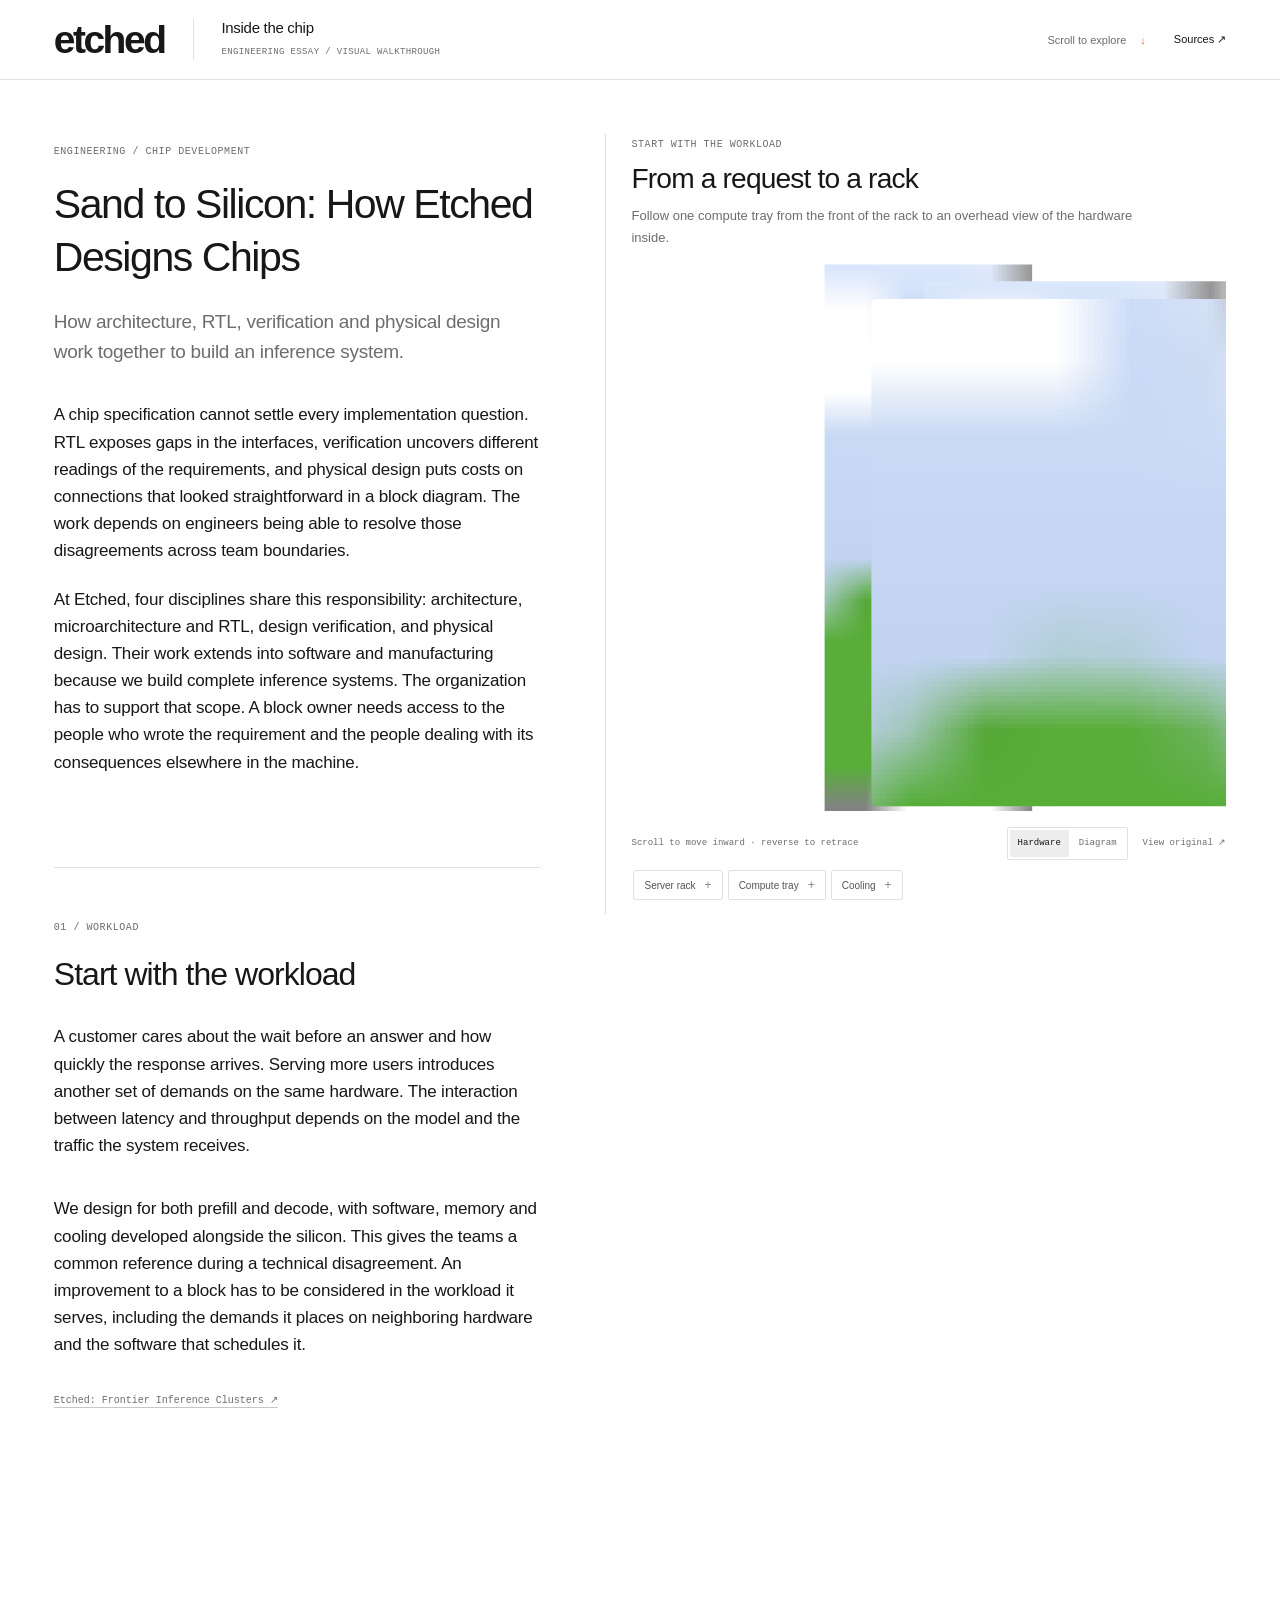
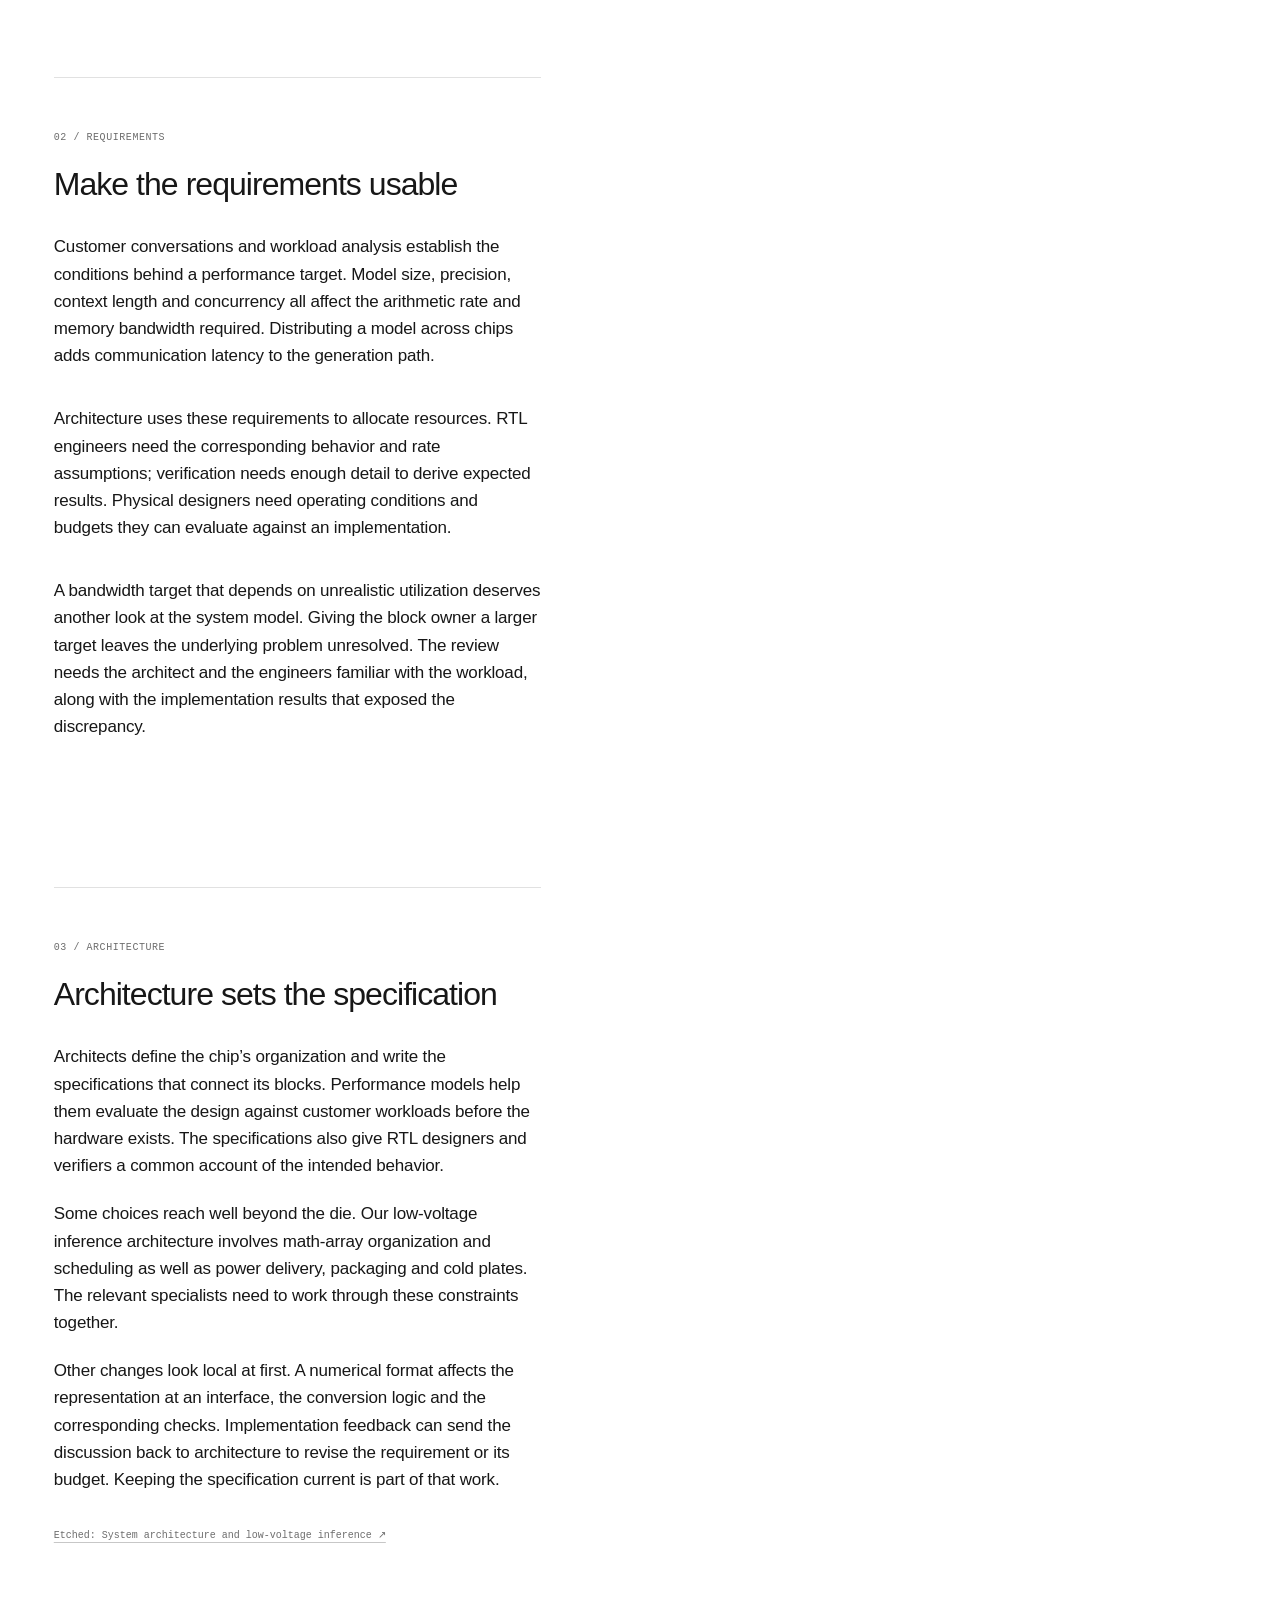
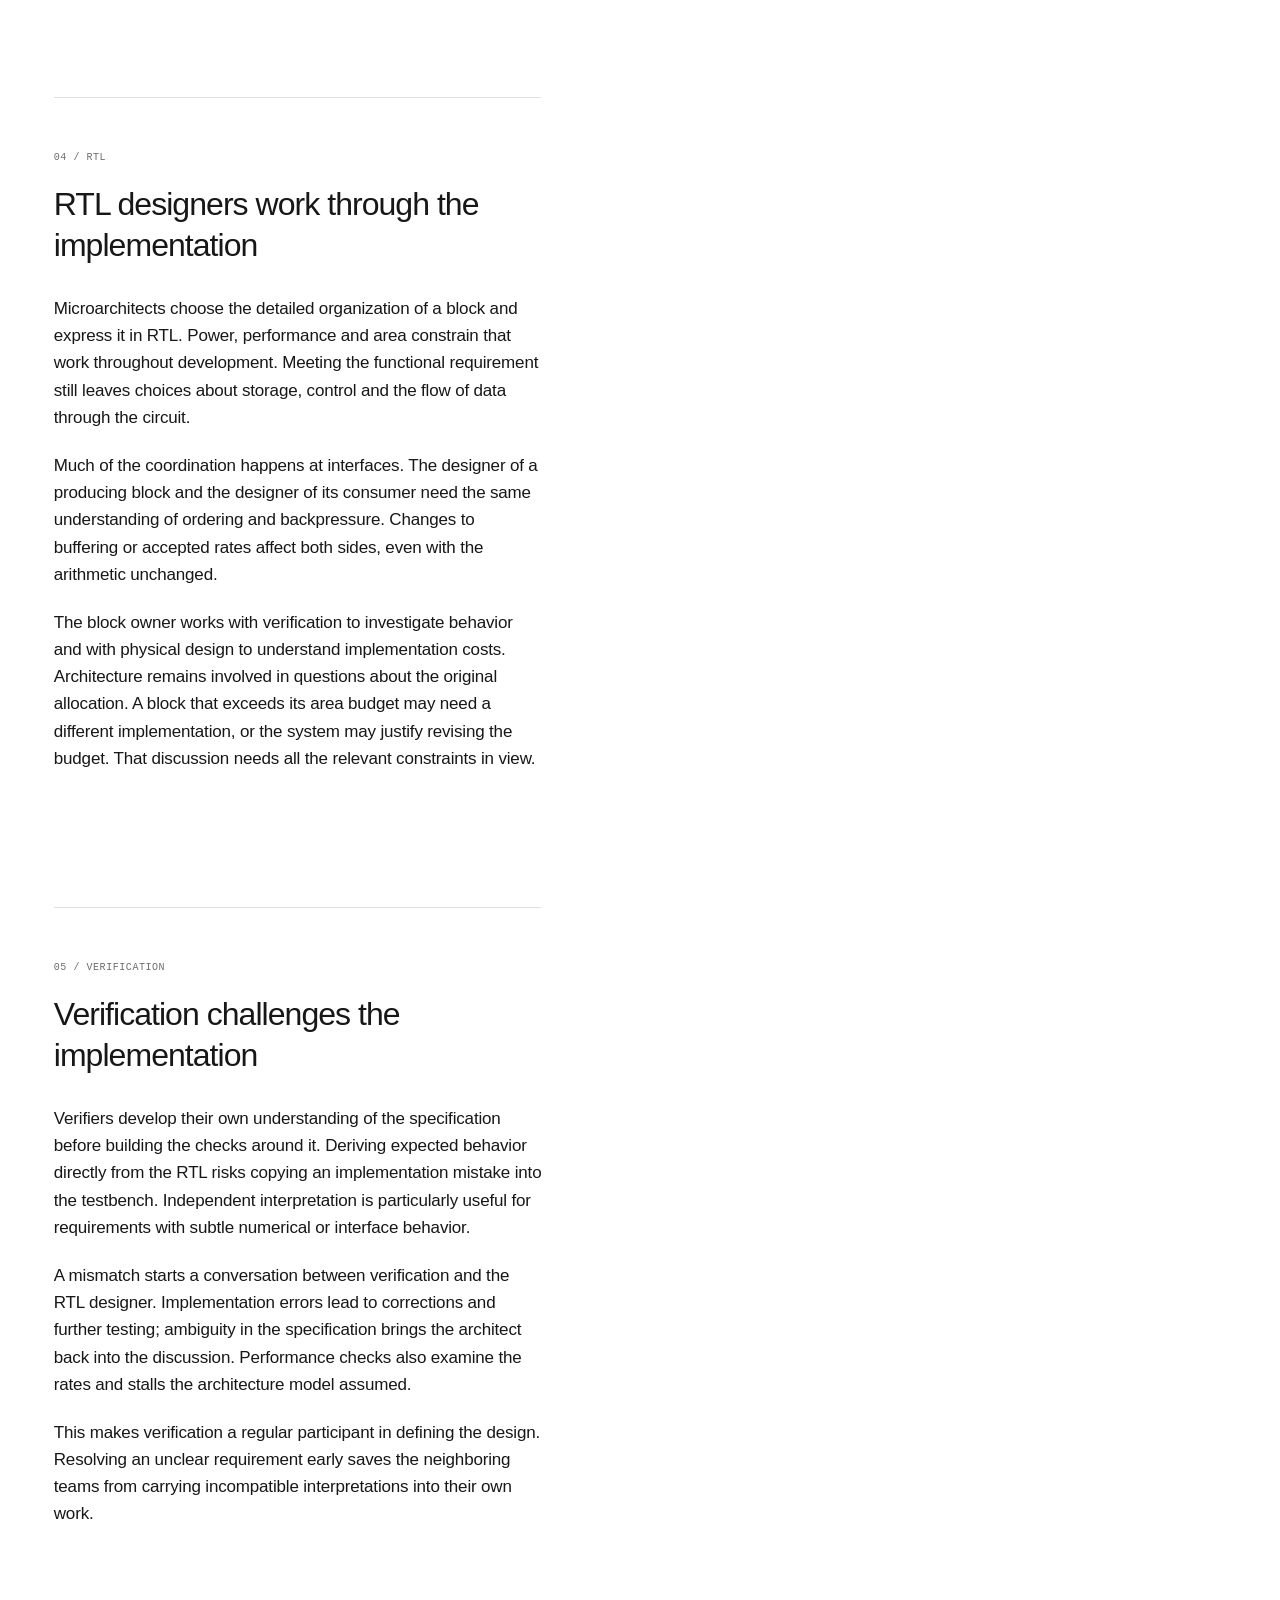
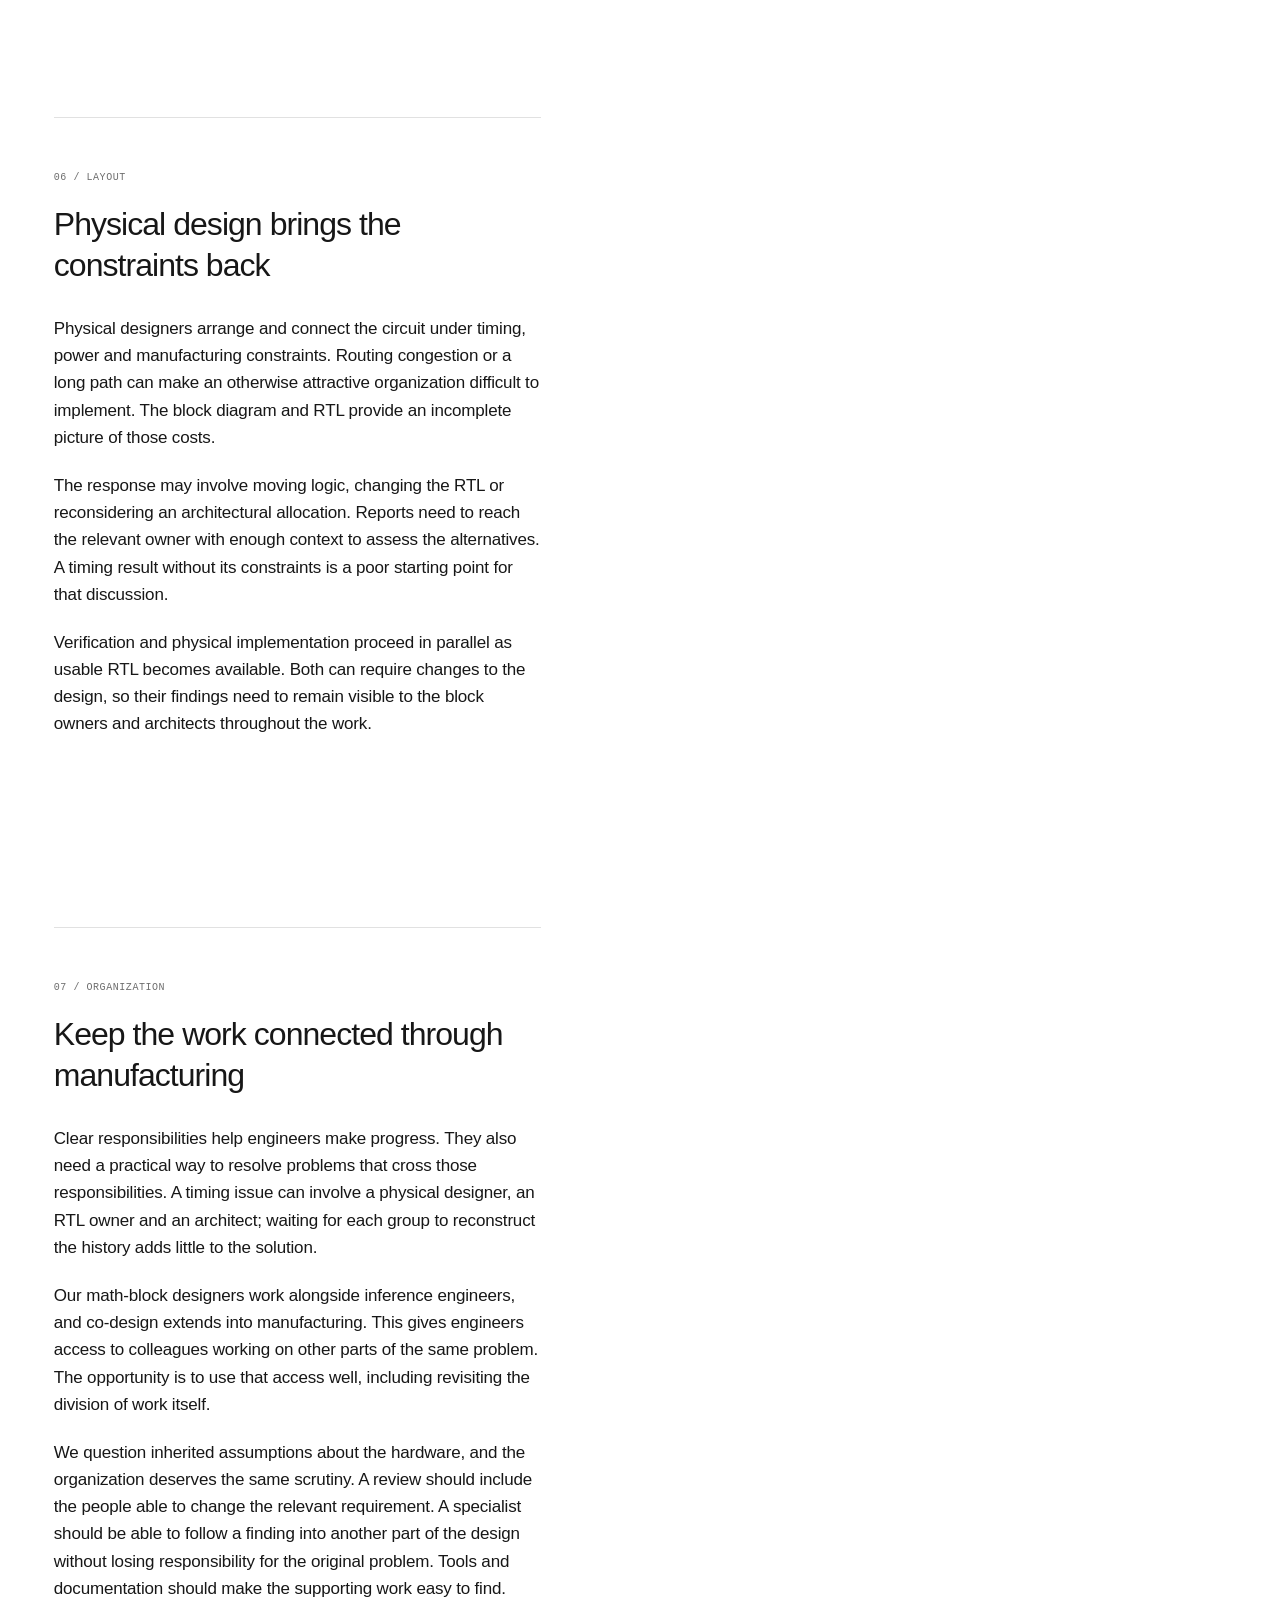
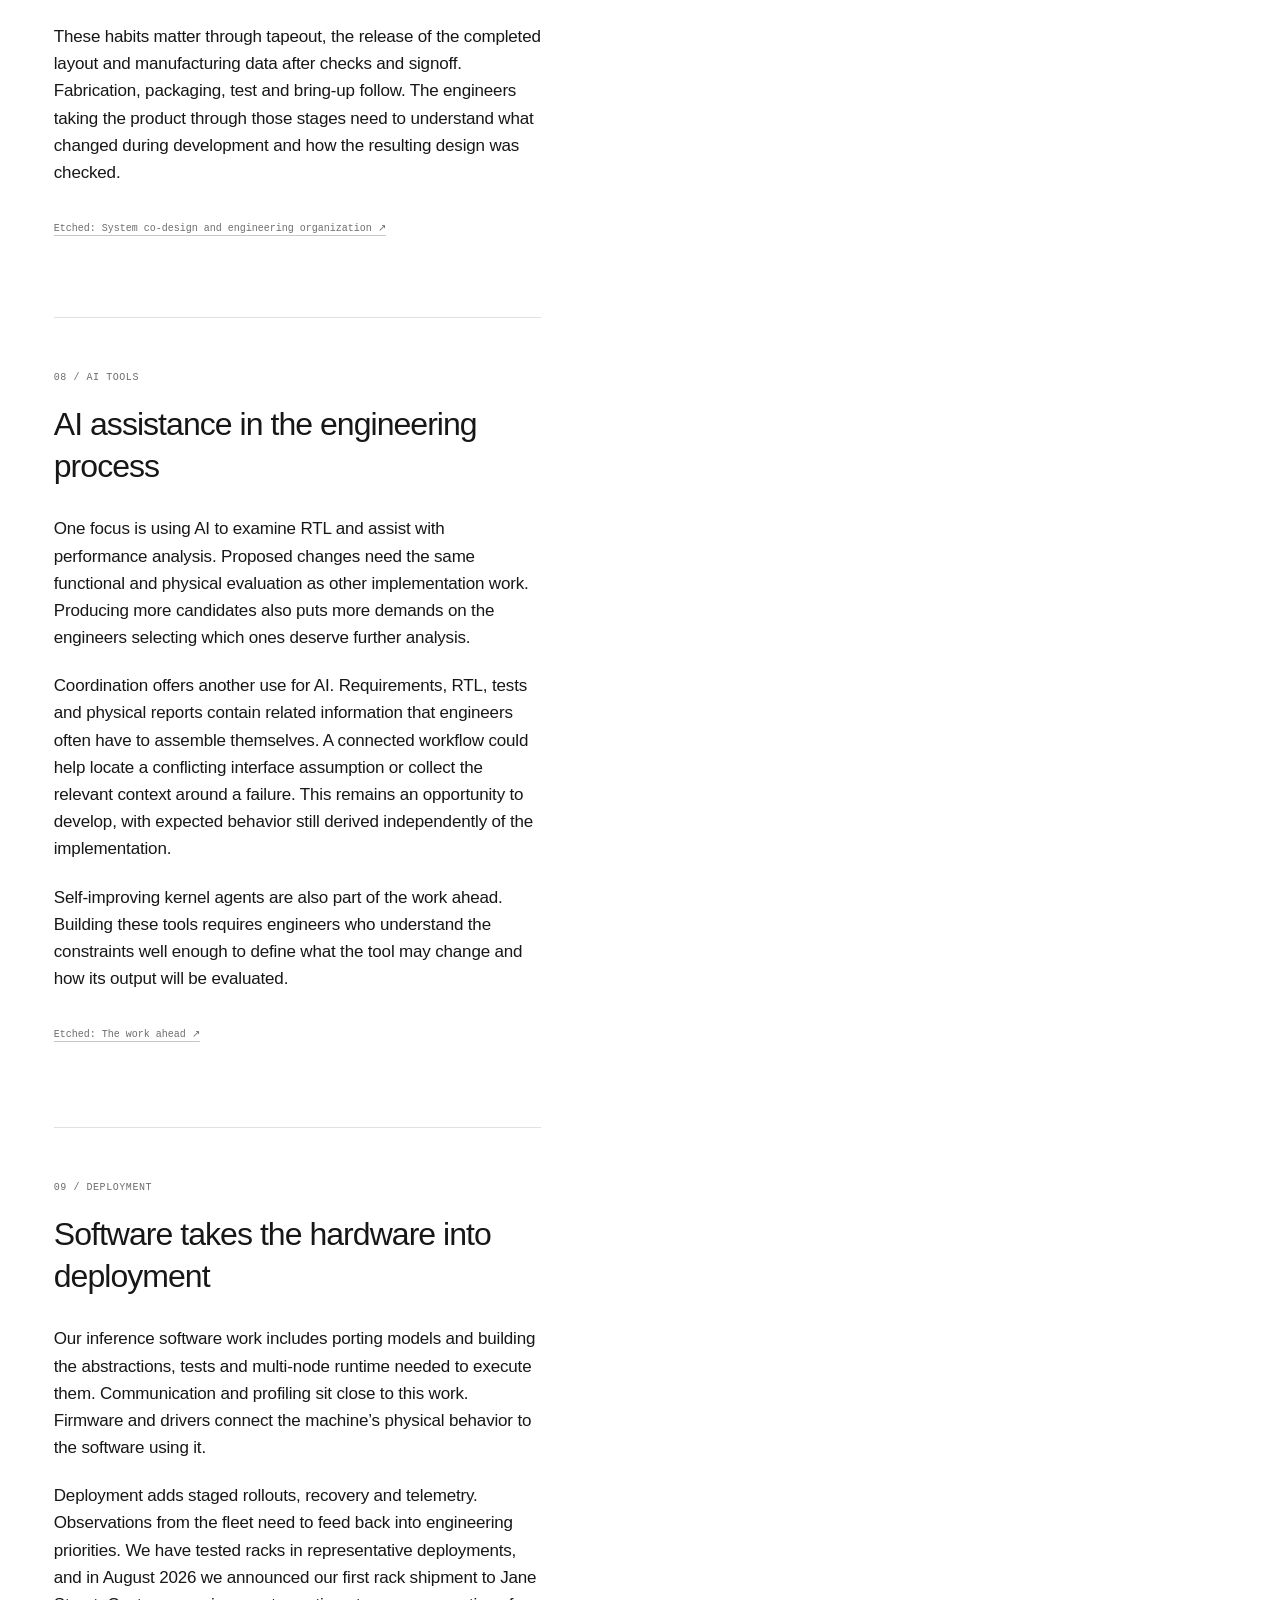
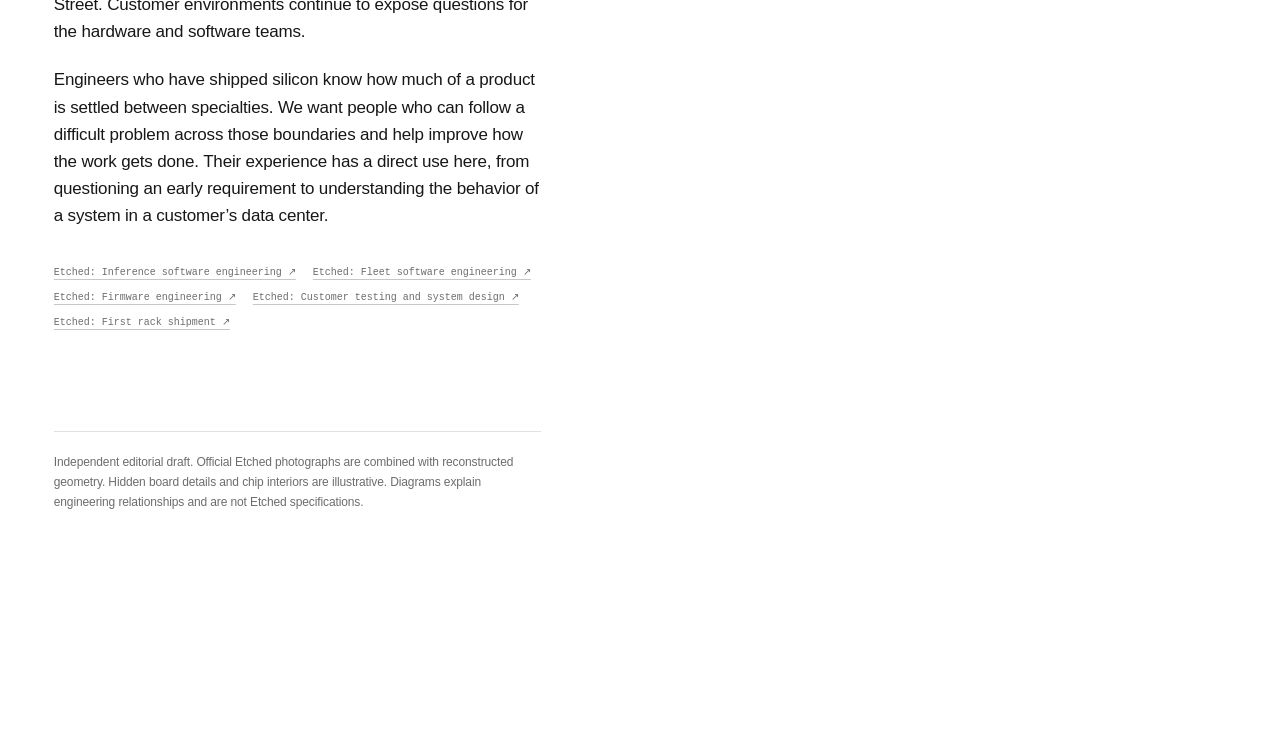
==== commit 45723839: "Build a continuous photo-referenced rack-to-chip walkthrough" ====
--- a/index.html
+++ b/index.html
@@ -8,11 +8,12 @@
     <title>Sand to Silicon: How Etched Designs Chips</title>
     <link rel="canonical" href="https://howdymary.github.io/sand/" />
     <link rel="icon" href="data:image/svg+xml,%3Csvg xmlns='http://www.w3.org/2000/svg' viewBox='0 0 40 40'%3E%3Crect width='40' height='40' rx='8' fill='%23e95932'/%3E%3Cpath d='M10 13h20M10 20h14M10 27h20' stroke='%23fff' stroke-width='3'/%3E%3C/svg%3E" />
-    <link rel="stylesheet" href="./styles.css?v=20261026-focus-3" />
-    <link rel="stylesheet" href="./src/scene.css?v=20261026-focus-3" />
-    <link rel="stylesheet" href="./src/teardown.css?v=20261026-focus-3" />
+    <link rel="stylesheet" href="./styles.css?v=20261026-volume-1" />
+    <link rel="stylesheet" href="./src/scene.css?v=20261026-volume-1" />
+    <link rel="stylesheet" href="./src/teardown.css?v=20261026-volume-1" />
+    <link rel="stylesheet" href="./src/hardware-renderer.css?v=20261026-volume-1" />
     <script>if ('scrollRestoration' in history) history.scrollRestoration = 'manual';</script>
-    <script type="module" src="./src/app.js?v=20261026-focus-3"></script>
+    <script type="module" src="./src/app.js?v=20261026-volume-1"></script>
   </head>
   <body>
     <a class="skip-link" href="#essay">Skip to the essay</a>
@@ -41,7 +42,7 @@
       </aside>
     </main>
 
-    <dialog id="sources-dialog" class="sources-dialog" aria-labelledby="sources-title"><div class="dialog-heading"><div><span class="eyebrow">REFERENCES</span><h2 id="sources-title">Behind the diagrams</h2></div><button id="sources-close" class="icon-button" type="button" aria-label="Close sources">×</button></div><p>Real hardware photography from Etched’s current website and official media kit. The opening uses a scroll-controlled explanatory extraction and layer separation. Public photos do not show the hidden board; that detail is not reconstructed. Diagram mode illustrates engineering relationships; it does not reproduce Etched’s internal floorplan or specifications. Independent editorial study.</p><ol id="source-links" class="source-links"></ol></dialog>
+    <dialog id="sources-dialog" class="sources-dialog" aria-labelledby="sources-title"><div class="dialog-heading"><div><span class="eyebrow">REFERENCES</span><h2 id="sources-title">Behind the diagrams</h2></div><button id="sources-close" class="icon-button" type="button" aria-label="Close sources">×</button></div><p>The hardware scene combines Etched’s official photographs with reconstructed geometry to connect the available views. The hidden board is an illustrative reconstruction. Package anatomy labels identify an inferred arrangement; the on-chip storage view is conceptual. The animation explains spatial relationships rather than a documented service procedure. Diagram mode does not reproduce an Etched floorplan or specifications. Independent editorial study.</p><ol id="source-links" class="source-links"></ol></dialog>
     <div id="component-tooltip" class="component-tooltip" role="tooltip" hidden><strong id="tooltip-title"></strong><span id="tooltip-description"></span><small>Click to focus</small></div>
     <div id="view-announcement" class="sr-only" role="status" aria-live="polite" aria-atomic="true"></div>
   </body>
--- a/src/hardware-renderer.css
+++ b/src/hardware-renderer.css
@@ -0,0 +1,10 @@
+.hardware-renderer { position:absolute; inset:0; overflow:hidden; background:transparent; pointer-events:none; isolation:isolate; }
+.hardware-renderer-canvas { display:block; width:100%; height:100%; opacity:1; }
+.hardware-renderer-note { position:absolute; z-index:3; left:12px; bottom:9px; width:max-content; max-width:calc(100% - 24px); padding:4px 6px; color:#555; background:rgba(255,255,255,.93); font:9px/1.5 ui-monospace,SFMono-Regular,Menlo,monospace; letter-spacing:.01em; text-align:left; pointer-events:none; }
+.hardware-renderer-label { position:absolute; z-index:4; max-width:150px; padding:4px 6px; color:#222; background:rgba(255,255,255,.91); border-left:1px solid #ff642e; font:10px/1.45 "Helvetica Neue",Helvetica,Arial,sans-serif; white-space:nowrap; pointer-events:none; }
+.hardware-renderer-label-memory { transform:translate(-85%,-140%); }
+.hardware-renderer-label-compute { transform:translate(12%,-140%); }
+.hardware-renderer-label-storage { transform:translate(0,-140%); }
+.hardware-renderer-label-tray { transform:translate(8px,-50%); }
+@media(max-width:900px) { .hardware-renderer-note { left:7px; max-width:calc(100% - 14px); bottom:4px; font-size:8px; } .hardware-renderer-label { font-size:9px; padding:3px 5px; } }
+@media(prefers-reduced-motion:reduce) { .hardware-renderer,.hardware-renderer * { animation:none!important; transition:none!important; } }
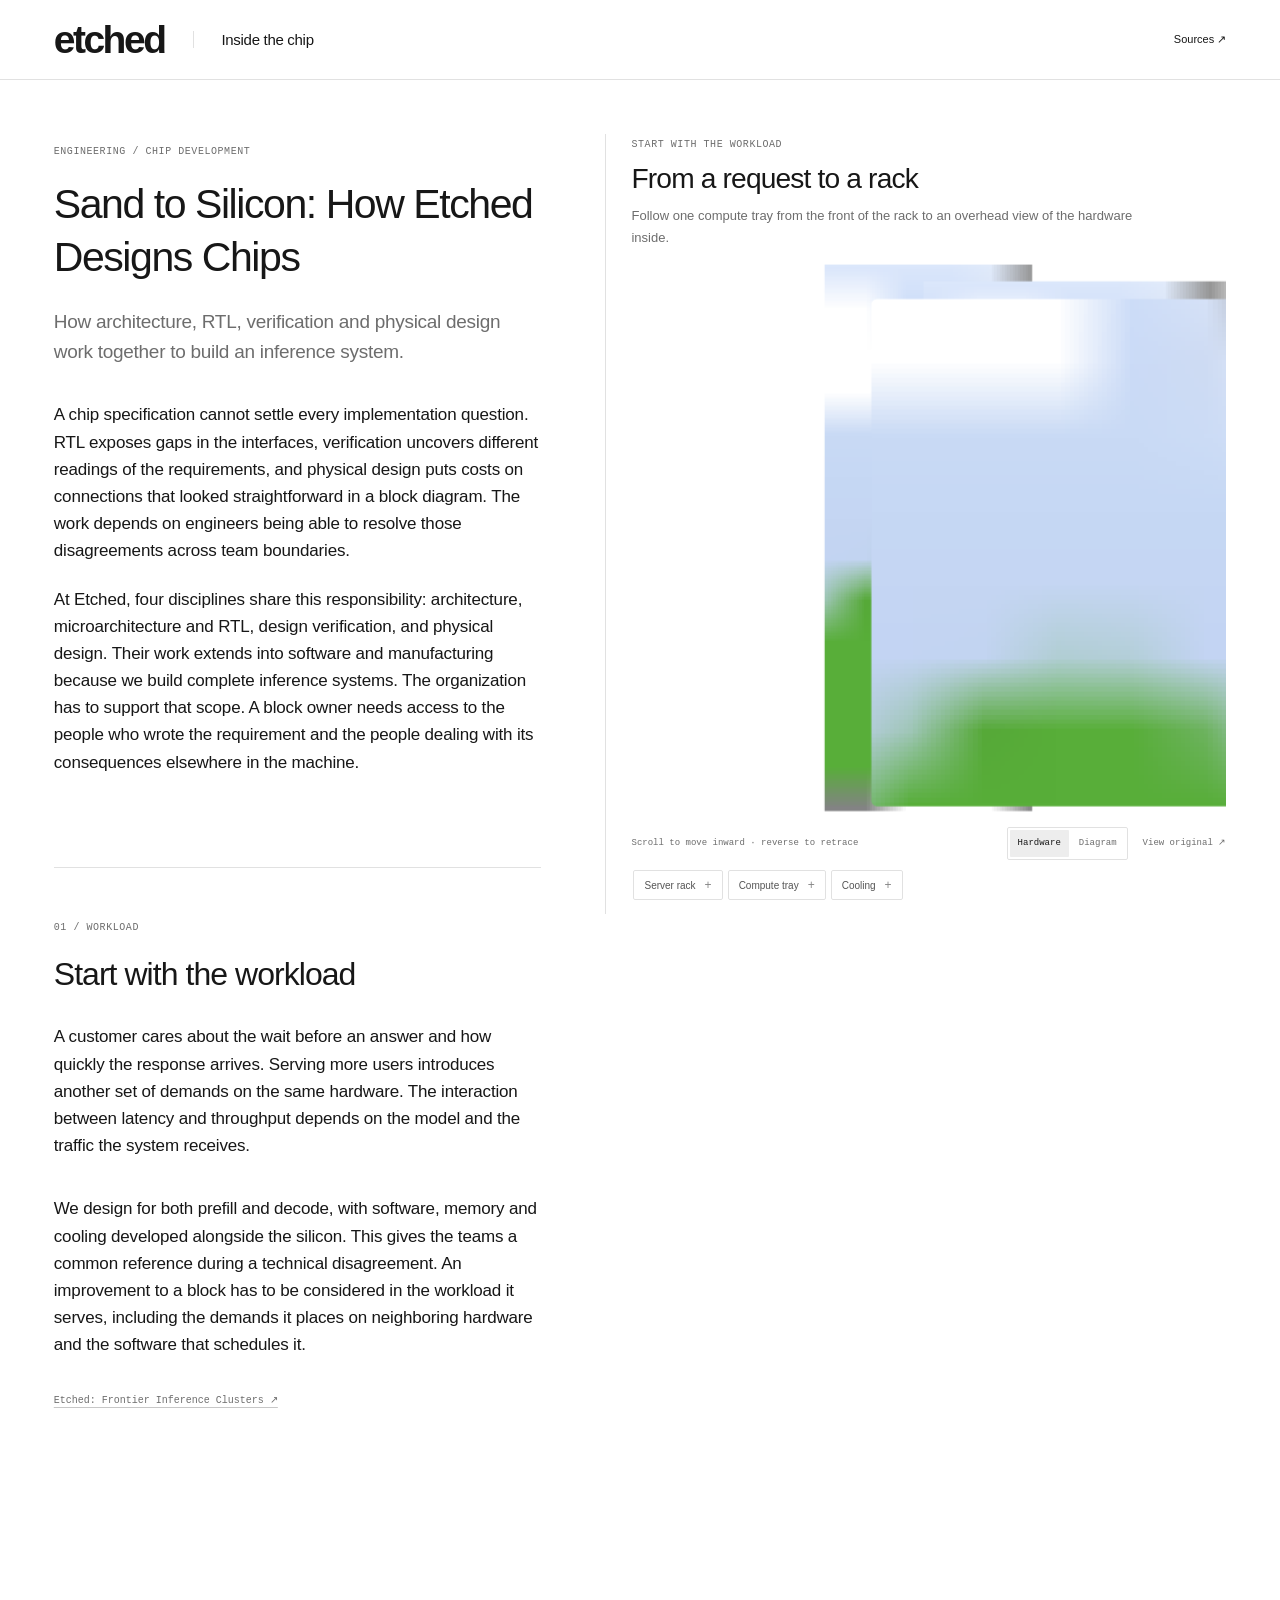
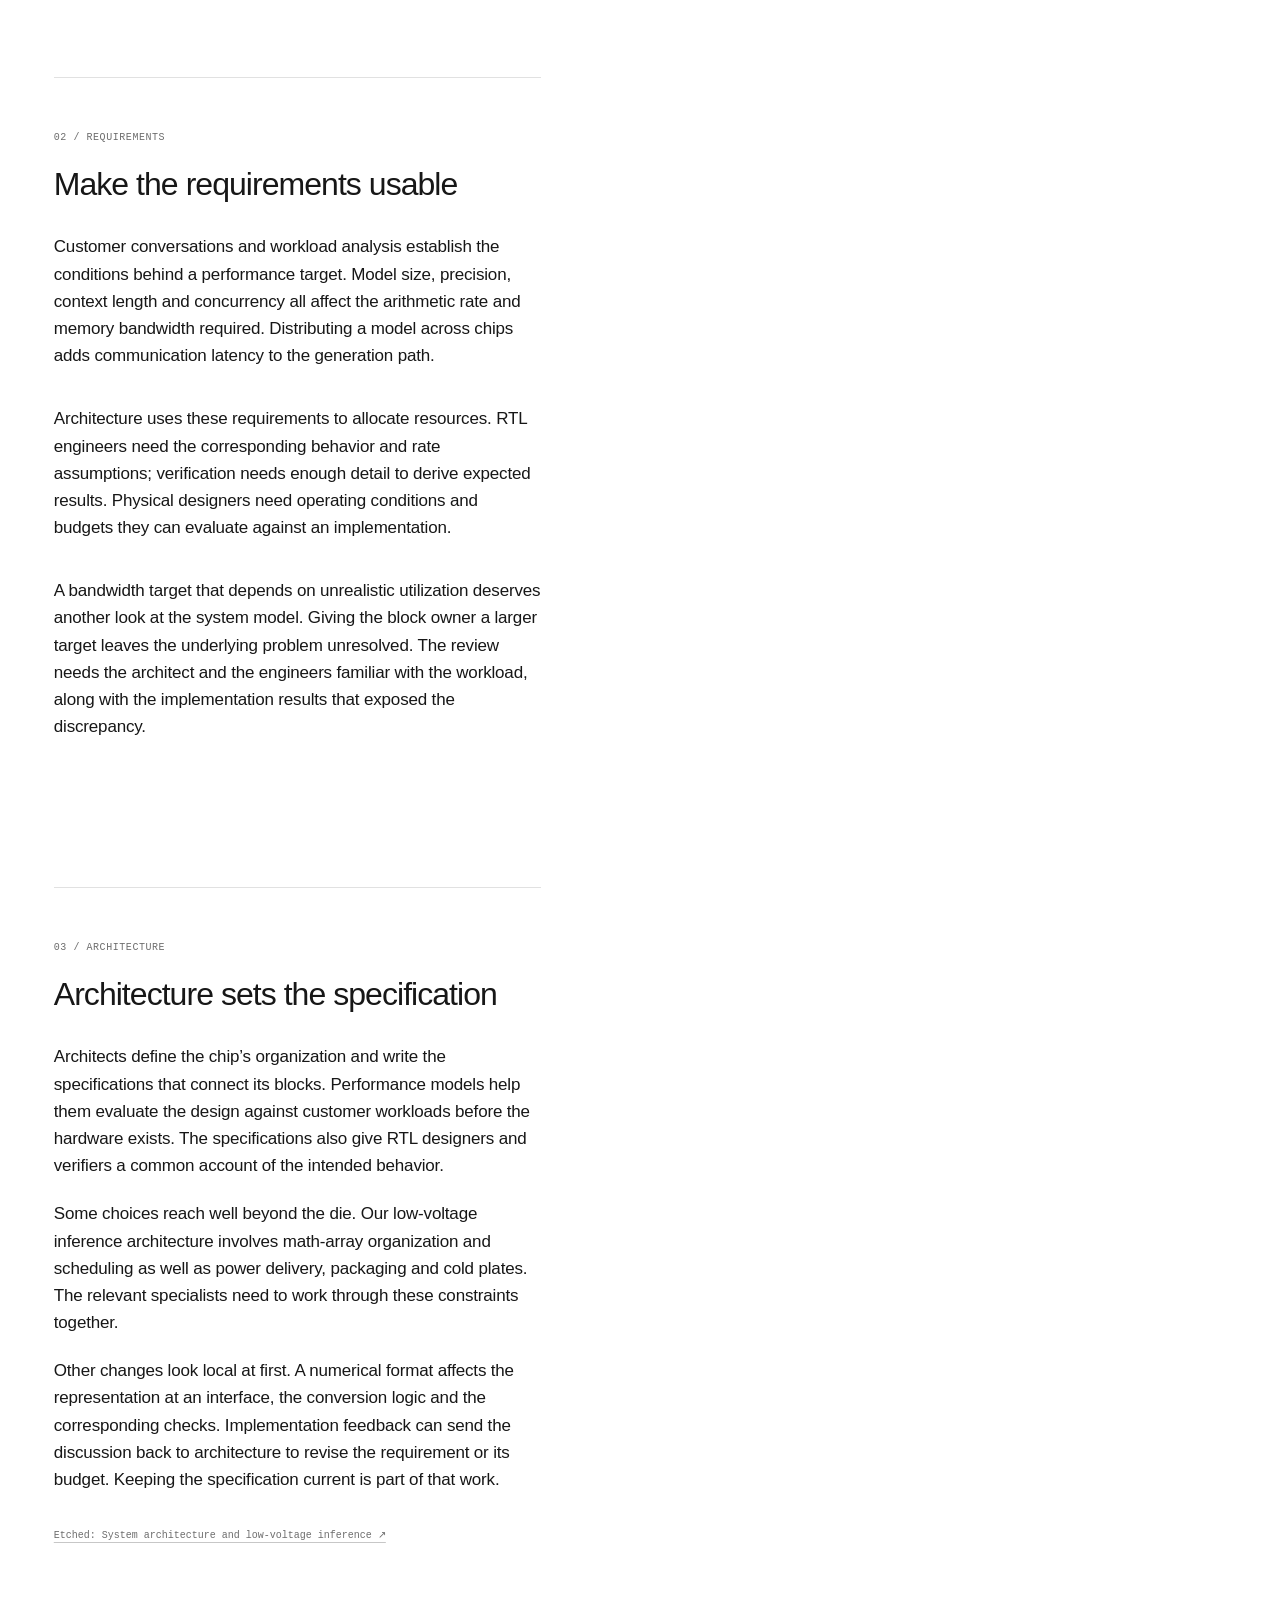
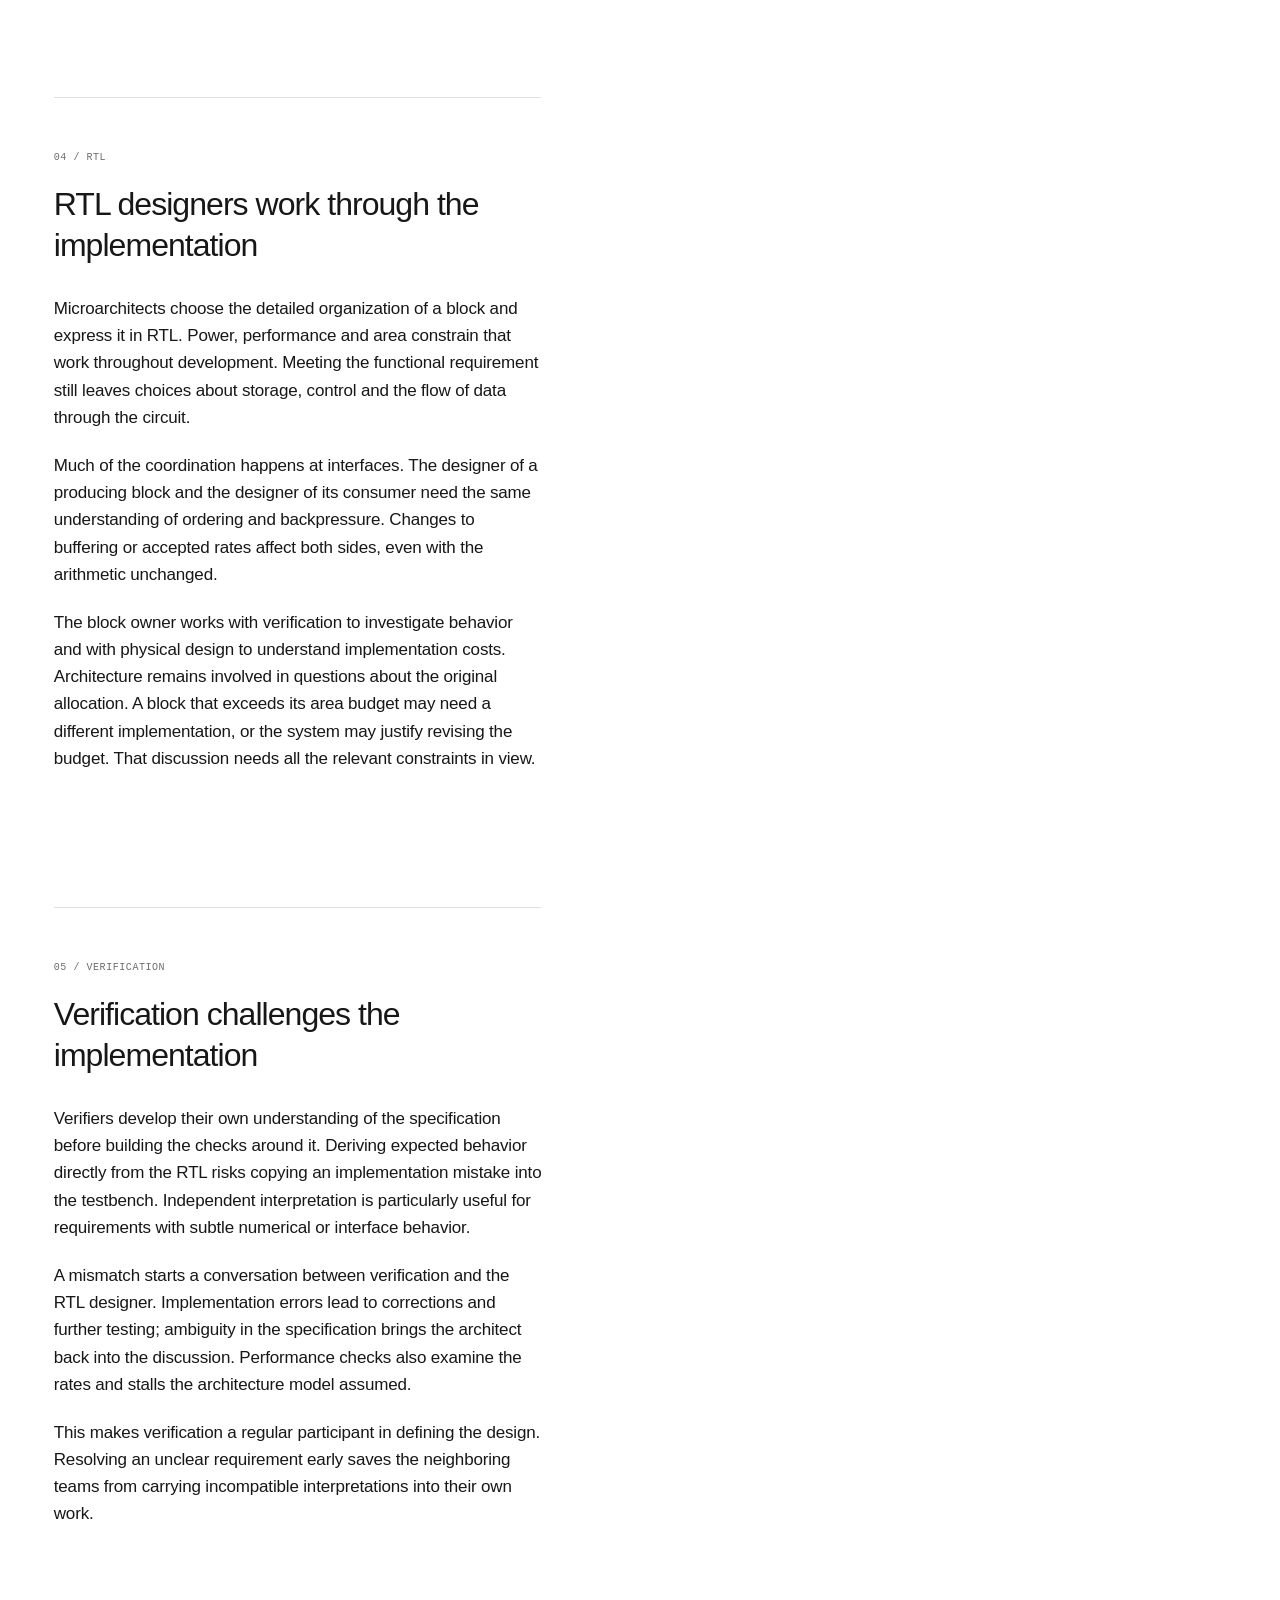
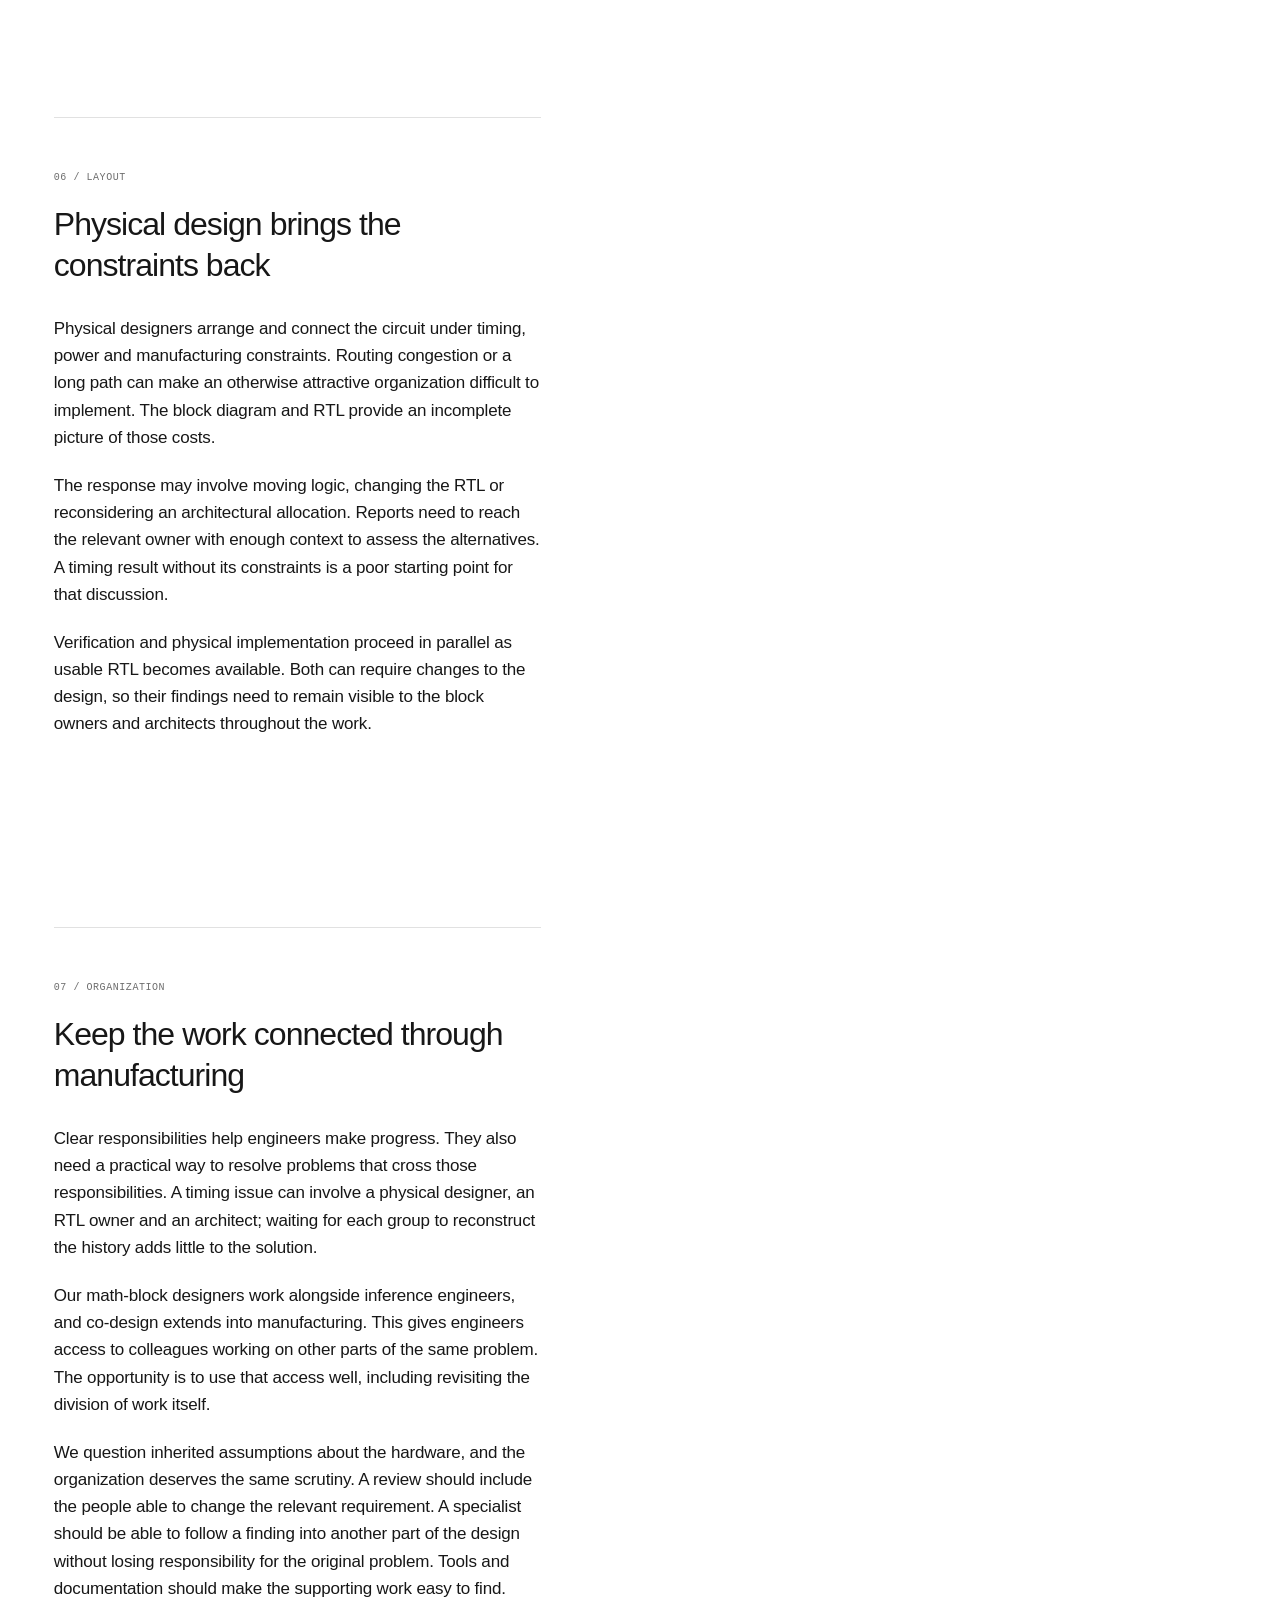
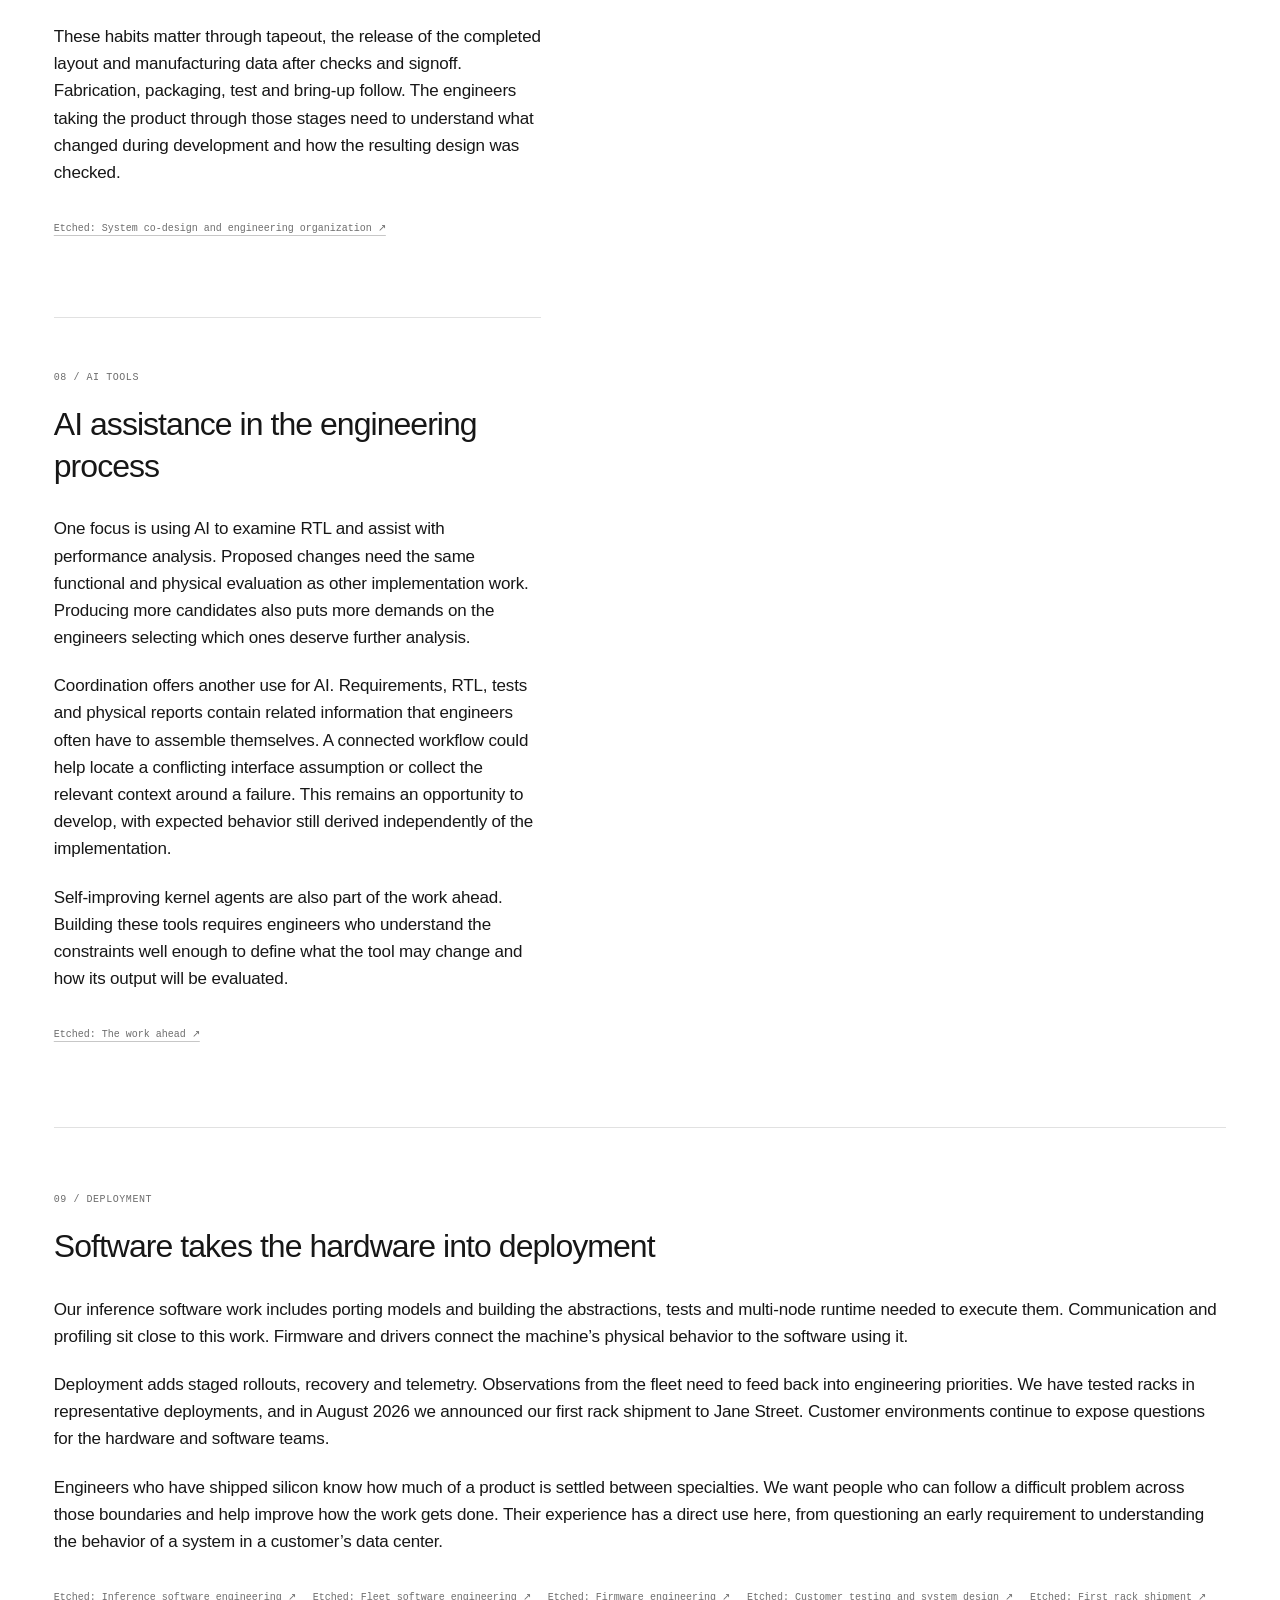
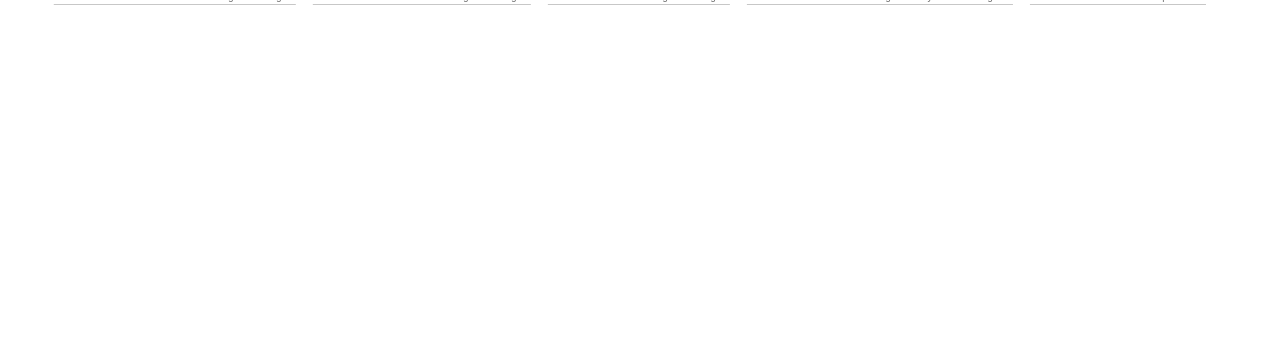
==== commit 6cee7991: "Simplify the header and make deployment a full-width text section" ====
--- a/index.html
+++ b/index.html
@@ -8,19 +8,19 @@
     <title>Sand to Silicon: How Etched Designs Chips</title>
     <link rel="canonical" href="https://howdymary.github.io/sand/" />
     <link rel="icon" href="data:image/svg+xml,%3Csvg xmlns='http://www.w3.org/2000/svg' viewBox='0 0 40 40'%3E%3Crect width='40' height='40' rx='8' fill='%23e95932'/%3E%3Cpath d='M10 13h20M10 20h14M10 27h20' stroke='%23fff' stroke-width='3'/%3E%3C/svg%3E" />
-    <link rel="stylesheet" href="./styles.css?v=20261026-volume-1" />
-    <link rel="stylesheet" href="./src/scene.css?v=20261026-volume-1" />
-    <link rel="stylesheet" href="./src/teardown.css?v=20261026-volume-1" />
-    <link rel="stylesheet" href="./src/hardware-renderer.css?v=20261026-volume-1" />
+    <link rel="stylesheet" href="./styles.css?v=20261026-closing-1" />
+    <link rel="stylesheet" href="./src/scene.css?v=20261026-closing-1" />
+    <link rel="stylesheet" href="./src/teardown.css?v=20261026-closing-1" />
+    <link rel="stylesheet" href="./src/hardware-renderer.css?v=20261026-closing-1" />
     <script>if ('scrollRestoration' in history) history.scrollRestoration = 'manual';</script>
-    <script type="module" src="./src/app.js?v=20261026-volume-1"></script>
+    <script type="module" src="./src/app.js?v=20261026-closing-1"></script>
   </head>
   <body>
     <a class="skip-link" href="#essay">Skip to the essay</a>
     <header class="site-header">
       <a class="wordmark" href="#essay-title" aria-label="Etched, return to the essay opening">etched</a>
-      <div class="site-title"><h1>Inside the chip</h1><span>ENGINEERING ESSAY / VISUAL WALKTHROUGH</span></div>
-      <div class="header-actions"><span class="scroll-cue">Scroll to explore <span aria-hidden="true">↓</span></span><button class="text-button" id="sources-open" type="button">Sources <span aria-hidden="true">↗</span></button></div>
+      <div class="site-title"><h1>Inside the chip</h1></div>
+      <div class="header-actions"><button class="text-button" id="sources-open" type="button">Sources <span aria-hidden="true">↗</span></button></div>
     </header>
     <div class="journey-progress" aria-hidden="true"><span id="journey-progress"></span></div>
 
--- a/styles.css
+++ b/styles.css
@@ -21,20 +21,18 @@
   .wordmark { font-size:39px; font-weight:760; letter-spacing:-2.5px; line-height:1; text-decoration:none; }
   .wordmark span { color:var(--orange); }
   .site-title { padding-left:27px; border-left:1px solid var(--line); }
-  .site-title h1 { font-size:15px; font-weight:400; letter-spacing:-.02em; margin-bottom:4px; }
-  .site-title > span { color:var(--muted); font:9px/1.5 ui-monospace,SFMono-Regular,Menlo,monospace; letter-spacing:.04em; }
+  .site-title h1 { font-size:15px; font-weight:400; letter-spacing:-.02em; margin-bottom:0; }
   .header-actions { margin-left:auto; display:flex; align-items:center; gap:28px; }
-  .scroll-cue { color:var(--muted); font-size:11px; }
-  .scroll-cue > span { color:var(--orange); margin-left:11px; }
   .journey-progress { position:fixed; left:0; right:0; top:calc(var(--header) - 1px); height:2px; z-index:55; pointer-events:none; }
   .journey-progress > span { display:block; height:100%; width:100%; transform:scaleX(0); transform-origin:left; background:var(--orange); }
-  .essay-layout { display:grid; grid-template-columns:minmax(0,.88fr) minmax(0,1.12fr); align-items:start; gap:5vw; width:min(1600px,calc(100% - 8.4vw)); margin:calc(var(--header) + 54px) auto 0; }
-  .essay-column { min-width:0; max-width:650px; padding-bottom:22vh; }
+  .essay-layout { display:grid; grid-template-columns:minmax(0,.88fr) minmax(0,1.12fr); align-items:start; column-gap:5vw; row-gap:0; width:min(1600px,calc(100% - 8.4vw)); margin:calc(var(--header) + 54px) auto 0; }
+  .essay-column { min-width:0; max-width:650px; padding-bottom:0; }
   .essay-intro { min-height:calc(85svh - var(--header)); padding:10px 0 70px; }
   .essay-title { font-size:41px; line-height:1.3; letter-spacing:-.035em; font-weight:400; margin:18px 0 22px; max-width:590px; }
   .essay-column p { font-size:17px; line-height:1.6; letter-spacing:-.01em; margin:0 0 21px; }
   .essay-intro p.essay-deck { color:var(--muted); font-size:19px; line-height:1.6; letter-spacing:-.015em; margin-bottom:34px; }
   .essay-section { min-height:90svh; padding:52px 0 80px; border-top:1px solid var(--line); scroll-margin-top:calc(var(--header) + 24px); }
+  .essay-column.essay-deployment { grid-column:1 / -1; width:100%; max-width:none; min-height:calc(100svh - var(--header)); padding:64px 0 100px; }
   .essay-section h2 { font-size:32px; line-height:1.3; letter-spacing:-.03em; font-weight:400; margin:18px 0 28px; }
   .essay-section[data-essay-chapter="0"] p:not(:last-of-type), .essay-section[data-essay-chapter="1"] p:not(:last-of-type) { margin-bottom:clamp(24px,4svh,55px); }
   .essay-section p:last-of-type { margin-bottom:26px; }
@@ -71,7 +69,6 @@
   .text-button { padding:8px 0; background:transparent; border:0; font-size:11px; }
   .photo-original { color:var(--muted); font:inherit; text-decoration:none; white-space:nowrap; }
   .photo-original:hover { color:var(--ink); text-decoration:underline; }
-  .essay-column .essay-endnote { color:var(--muted); font-size:12px; line-height:1.7; margin-top:20px; padding-top:20px; border-top:1px solid var(--line); }
   .text-button:hover { color:var(--orange); }
   .motion-button,.fault-button { display:flex; align-items:center; gap:7px; background:transparent; border:0; padding:6px 0; font:inherit; }
   .motion-button { min-width:50px; }
@@ -103,8 +100,8 @@
   .no-script { padding:20px; background:var(--paper); border:1px solid var(--line); text-align:center; }
 }
 @layer responsive {
-  @media (min-width:1700px) { .essay-layout { gap:90px; } }
-  @media (max-width:1100px) and (min-width:901px) { .essay-layout { gap:30px; } .visual-explorer { padding-left:18px; } .essay-title { font-size:37px; } .essay-column p { font-size:16px; } .toolbar-actions { gap:10px; } }
+  @media (min-width:1700px) { .essay-layout { column-gap:90px; } }
+  @media (max-width:1100px) and (min-width:901px) { .essay-layout { column-gap:30px; } .visual-explorer { padding-left:18px; } .essay-title { font-size:37px; } .essay-column p { font-size:16px; } .toolbar-actions { gap:10px; } }
   @media (max-width:900px) {
     .hardware-wide { display:none; }
     .hardware-compact { display:block; }
@@ -114,9 +111,7 @@
     .wordmark { font-size:31px; }
     .site-title { padding-left:18px; }
     .site-title h1 { font-size:13px; margin-bottom:3px; }
-    .site-title > span { font-size:7px; letter-spacing:.01em; }
     .header-actions { gap:0; }
-    .scroll-cue { display:none; }
     .text-button { font-size:10px; }
     .essay-layout { display:flex; flex-direction:column; width:100%; margin:var(--header) auto 0; gap:0; }
     .visual-column { position:fixed; top:auto; bottom:0; left:0; right:0; z-index:30; width:100%; height:calc(var(--mobile-visual) + env(safe-area-inset-bottom,0px)); padding-bottom:env(safe-area-inset-bottom,0px); background:var(--paper); border-top:1px solid var(--line); }
@@ -137,7 +132,8 @@
     .component-strip { display:none; padding:4px 1px 6px; }
     .components-open .component-strip { display:flex; }
     .component-chip { min-height:25px; padding:4px 8px; font-size:9px; }
-    .essay-column { max-width:680px; width:100%; margin:auto; padding:36px 28px calc(var(--mobile-visual) + env(safe-area-inset-bottom,0px) + 70px); }
+    .essay-column { max-width:680px; width:100%; margin:auto; padding:36px 28px 0; }
+    .essay-column.essay-deployment { width:100%; max-width:none; min-height:calc(100svh - var(--header)); margin:0; padding:39px 28px 70px; }
     .essay-intro { min-height:58svh; padding:0 0 52px; }
     .essay-title { font-size:36px; line-height:1.25; margin:16px 0 22px; }
     .essay-intro p.essay-deck { font-size:18px; margin-bottom:28px; }
@@ -155,12 +151,11 @@
   @media (max-width:420px) {
     .site-header { padding:0 16px; gap:14px; }
     .site-title { padding-left:14px; }
-    .site-title > span { display:none; }
     .site-title h1 { margin:0; font-size:12px; }
     .visual-explorer { padding-left:16px; padding-right:16px; }
     .visual-toolbar > span:first-child { flex-basis:95px; font-size:7px; }
     .toolbar-actions { gap:7px; }
-    .essay-column { padding-left:22px; padding-right:22px; }
+    .essay-column,.essay-column.essay-deployment { padding-left:22px; padding-right:22px; }
     .essay-title { font-size:33px; }
     .essay-section h2 { font-size:27px; }
   }
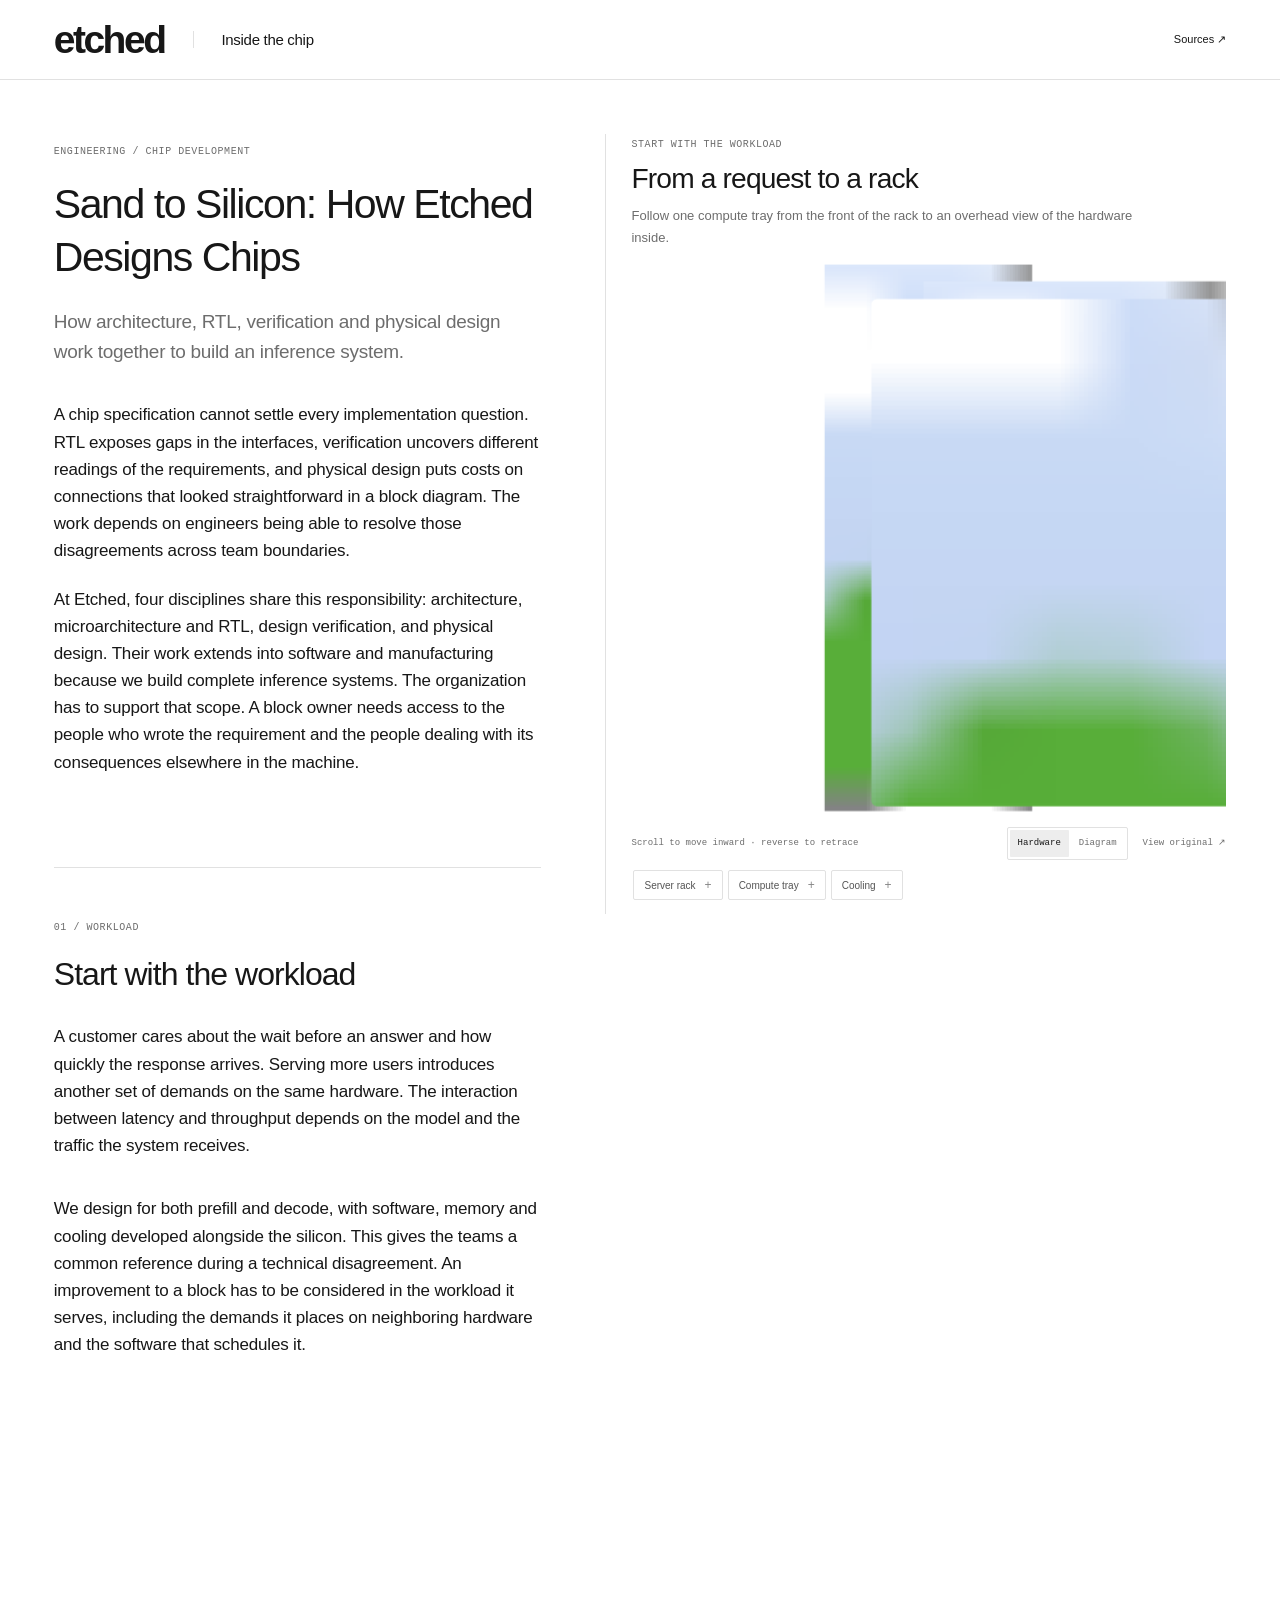
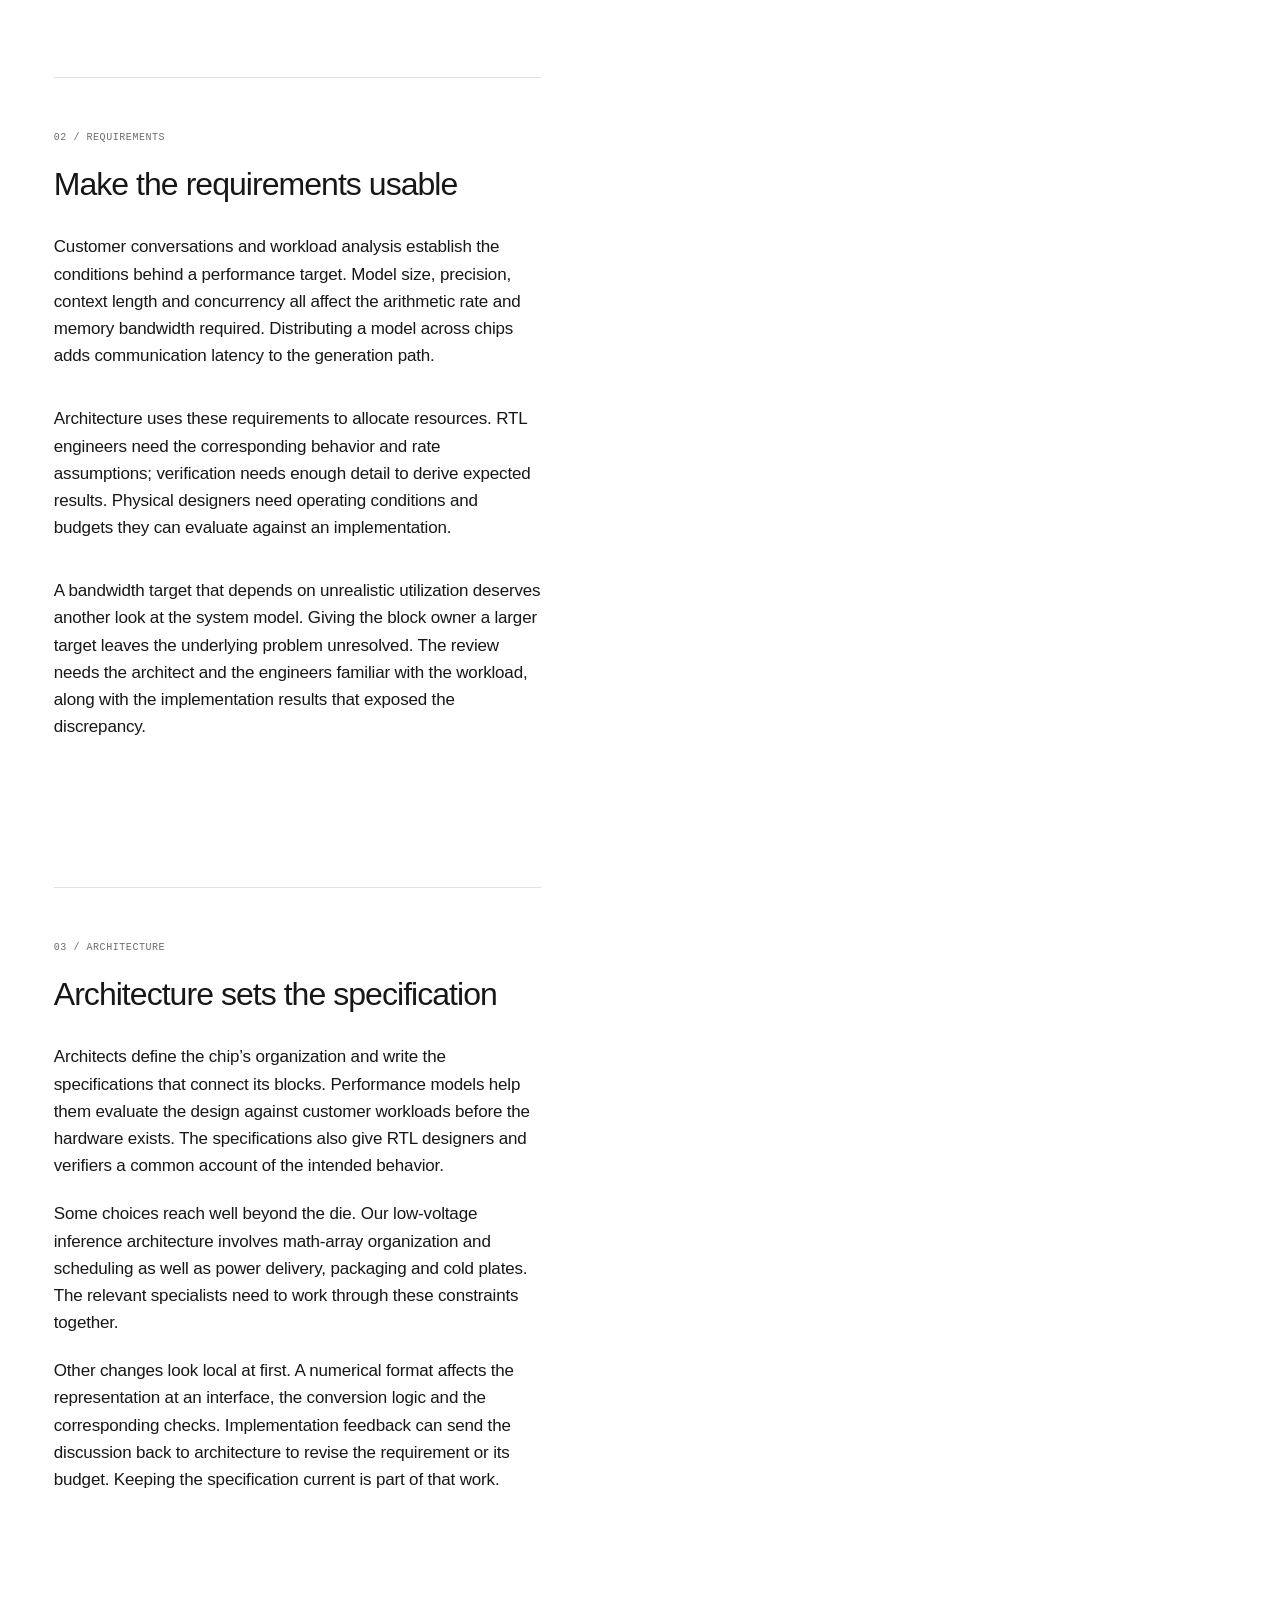
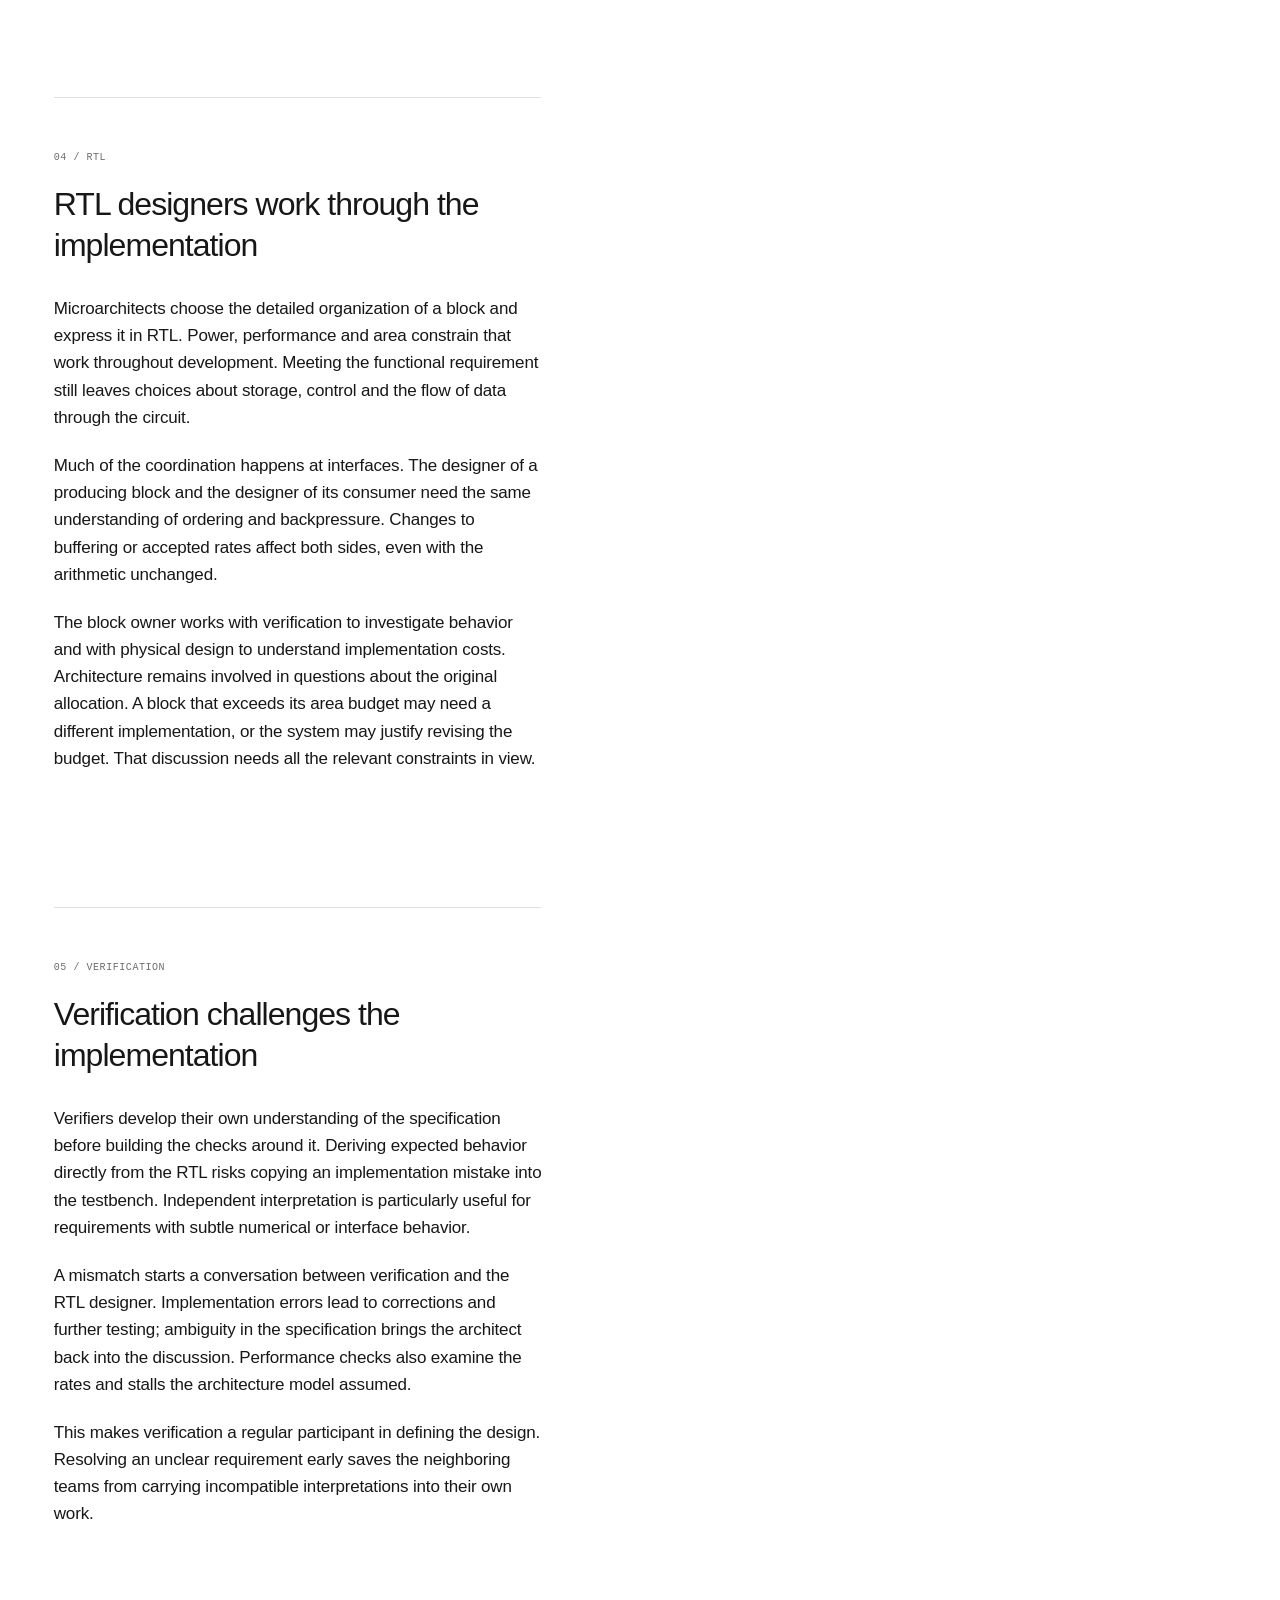
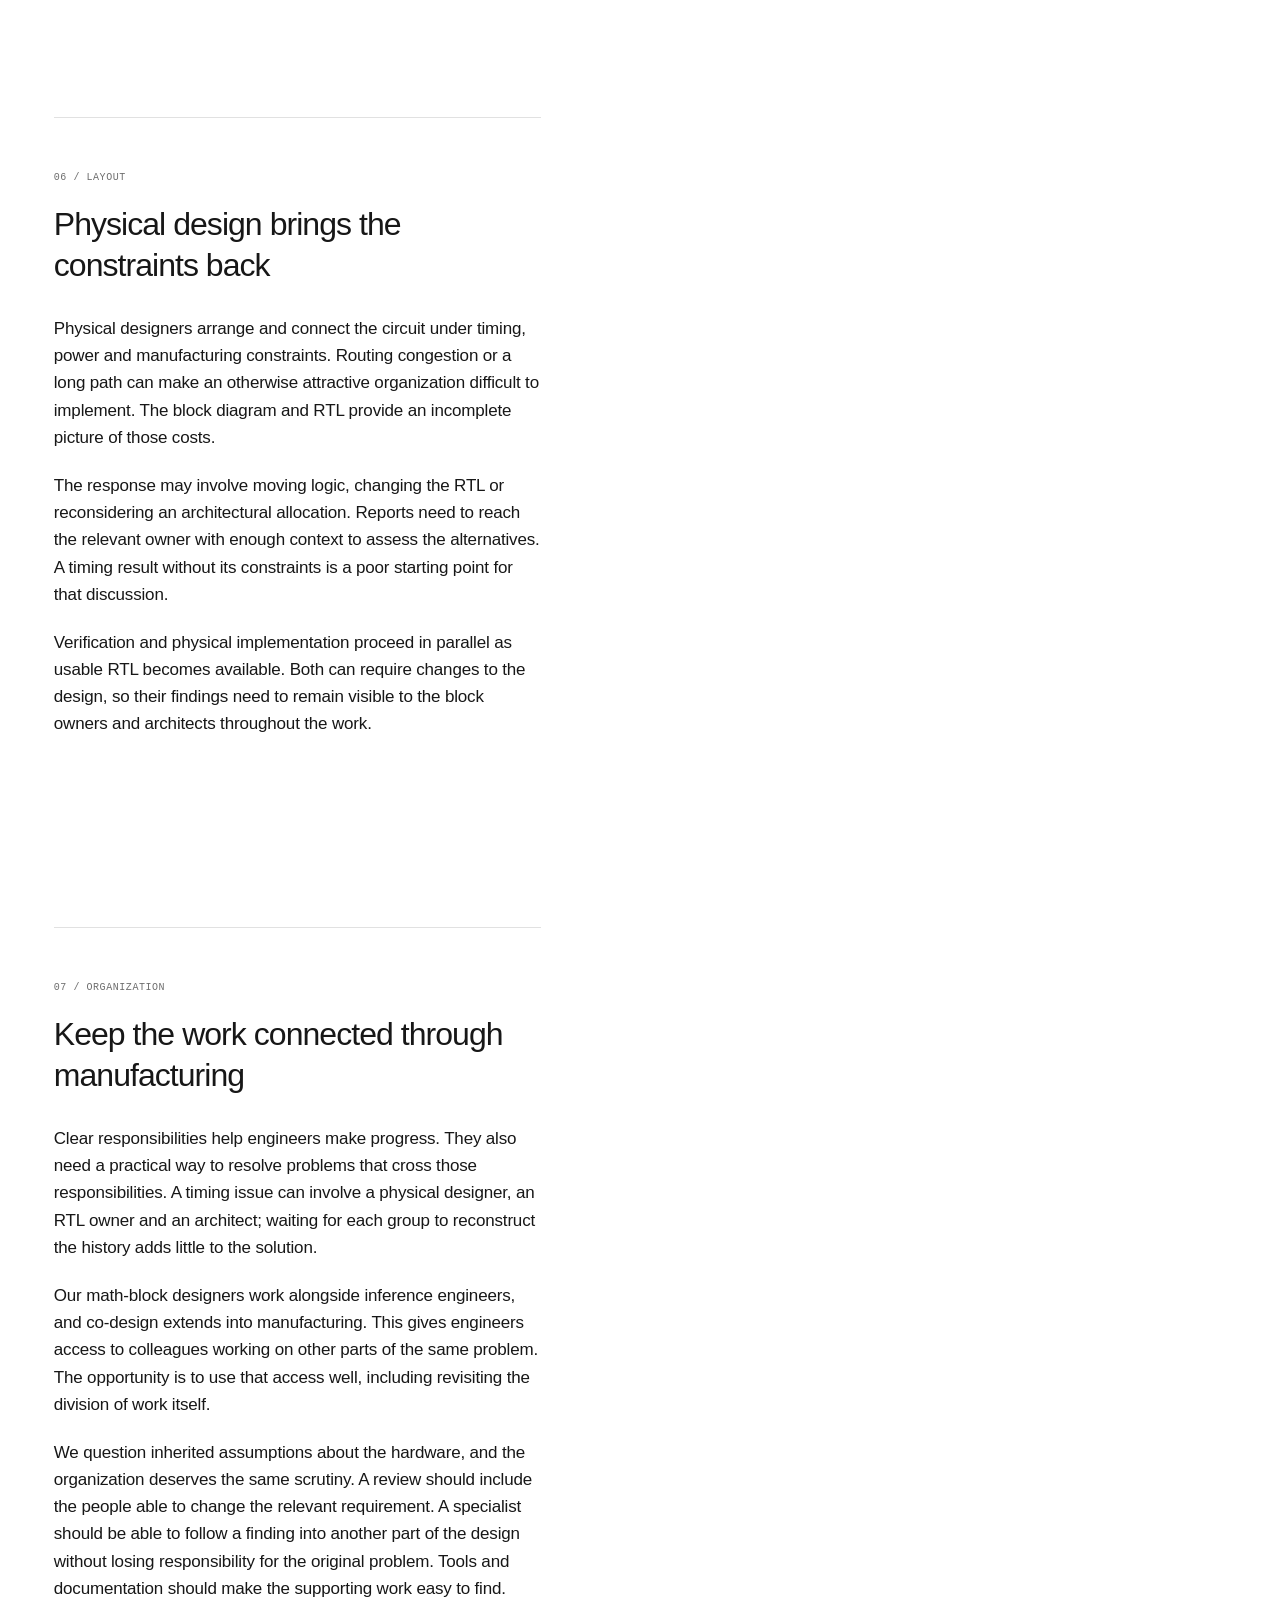
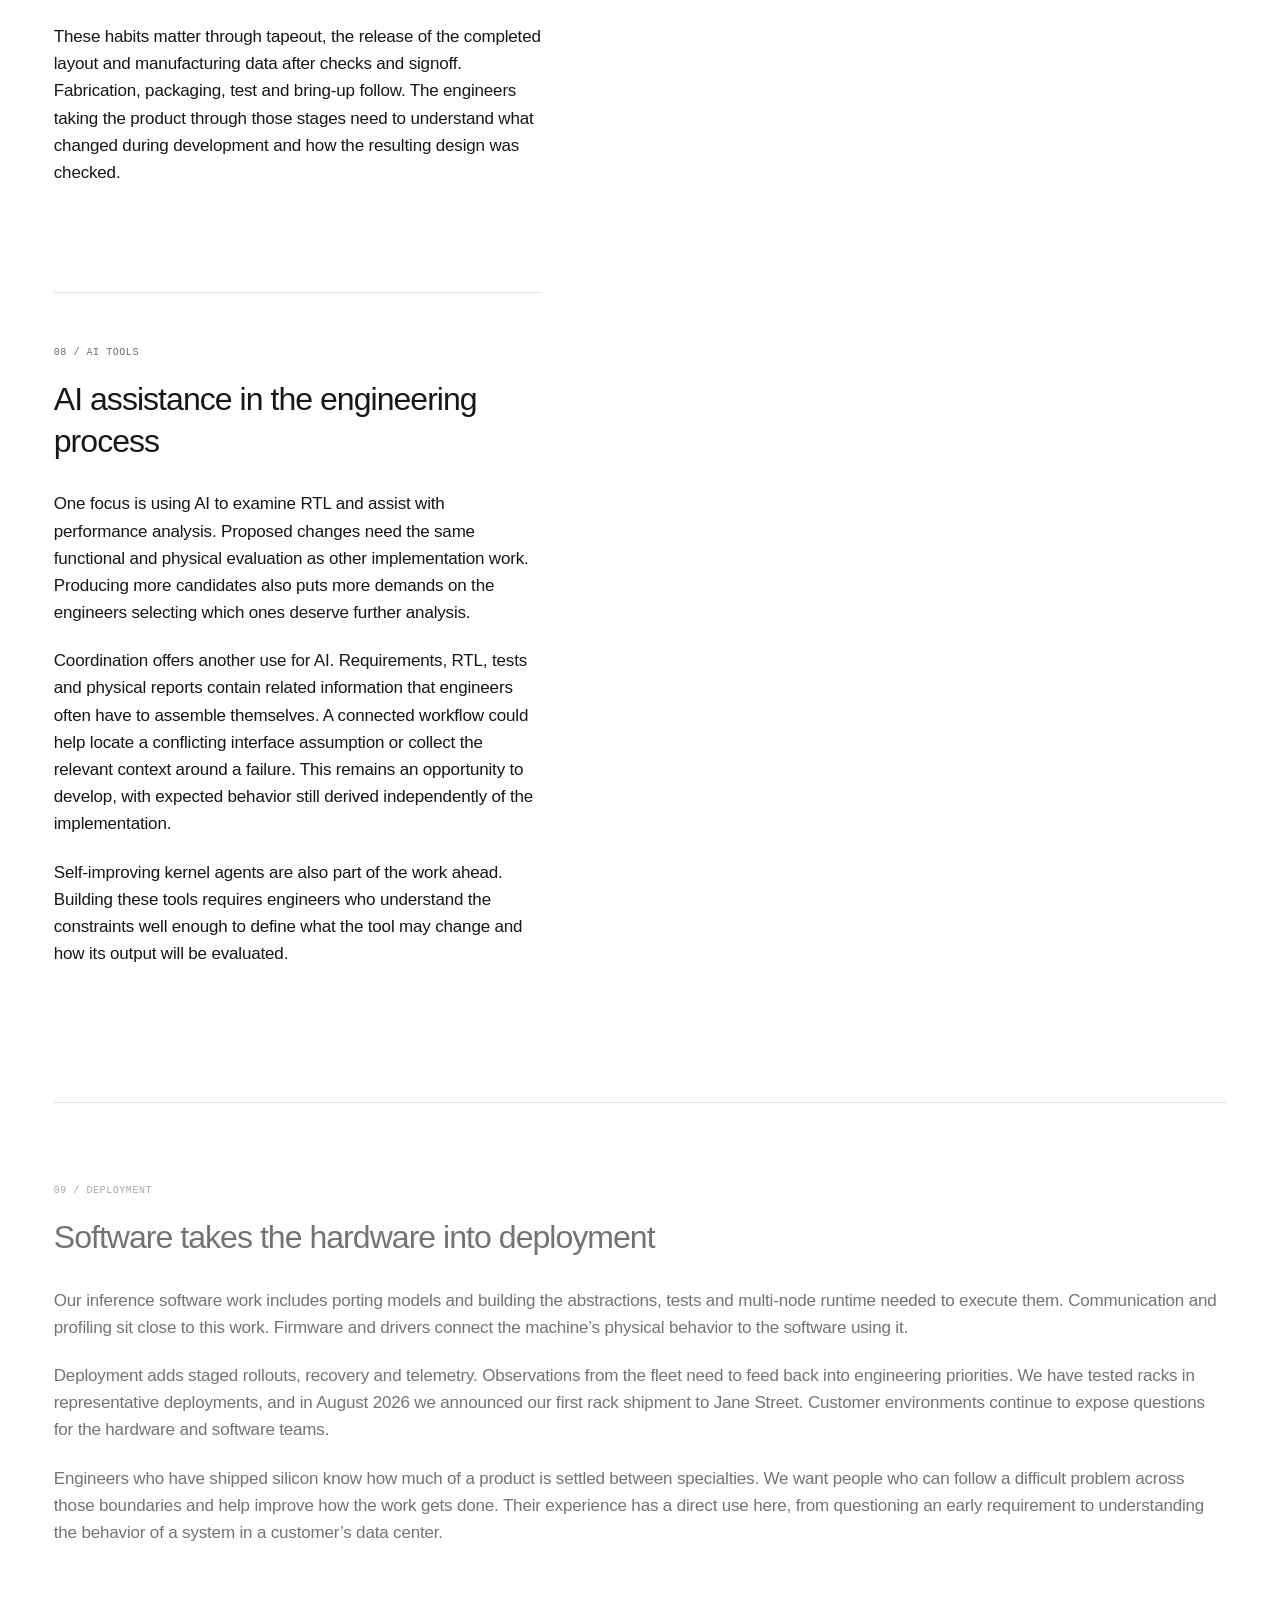
==== commit 6df5bd09: "Consolidate essay references and smooth the closing transition" ====
--- a/index.html
+++ b/index.html
@@ -8,12 +8,12 @@
     <title>Sand to Silicon: How Etched Designs Chips</title>
     <link rel="canonical" href="https://howdymary.github.io/sand/" />
     <link rel="icon" href="data:image/svg+xml,%3Csvg xmlns='http://www.w3.org/2000/svg' viewBox='0 0 40 40'%3E%3Crect width='40' height='40' rx='8' fill='%23e95932'/%3E%3Cpath d='M10 13h20M10 20h14M10 27h20' stroke='%23fff' stroke-width='3'/%3E%3C/svg%3E" />
-    <link rel="stylesheet" href="./styles.css?v=20261026-closing-1" />
-    <link rel="stylesheet" href="./src/scene.css?v=20261026-closing-1" />
-    <link rel="stylesheet" href="./src/teardown.css?v=20261026-closing-1" />
-    <link rel="stylesheet" href="./src/hardware-renderer.css?v=20261026-closing-1" />
+    <link rel="stylesheet" href="./styles.css?v=20261026-flow-1" />
+    <link rel="stylesheet" href="./src/scene.css?v=20261026-flow-1" />
+    <link rel="stylesheet" href="./src/teardown.css?v=20261026-flow-1" />
+    <link rel="stylesheet" href="./src/hardware-renderer.css?v=20261026-flow-1" />
     <script>if ('scrollRestoration' in history) history.scrollRestoration = 'manual';</script>
-    <script type="module" src="./src/app.js?v=20261026-closing-1"></script>
+    <script type="module" src="./src/app.js?v=20261026-flow-1"></script>
   </head>
   <body>
     <a class="skip-link" href="#essay">Skip to the essay</a>
--- a/styles.css
+++ b/styles.css
@@ -36,11 +36,9 @@
   .essay-section h2 { font-size:32px; line-height:1.3; letter-spacing:-.03em; font-weight:400; margin:18px 0 28px; }
   .essay-section[data-essay-chapter="0"] p:not(:last-of-type), .essay-section[data-essay-chapter="1"] p:not(:last-of-type) { margin-bottom:clamp(24px,4svh,55px); }
   .essay-section p:last-of-type { margin-bottom:26px; }
-  .essay-sources { display:flex; flex-wrap:wrap; align-items:center; gap:8px 17px; padding-top:8px; font:10px/1.7 ui-monospace,SFMono-Regular,Menlo,monospace; color:var(--muted); }
-  .essay-sources a { text-decoration-color:#c7c7c7; }
-  .essay-sources a:hover { color:var(--ink); }
-  .visual-column { position:sticky; top:calc(var(--header) + 20px); align-self:start; min-width:0; height:calc(100svh - var(--header) - 40px); }
-  .visual-explorer { position:relative; width:100%; height:100%; display:flex; flex-direction:column; min-height:0; border-left:1px solid var(--line); padding-left:25px; }
+  .deployment-copy { opacity:var(--deployment-opacity,1); transform:translate3d(0,var(--deployment-offset,0px),0); }
+  .visual-column { clip-path:inset(0 0 var(--visual-clip,0px) 0); background:var(--paper); transform:translate3d(0,var(--visual-offset,0px),0); position:sticky; top:calc(var(--header) + 20px); align-self:start; min-width:0; height:calc(100svh - var(--header) - 40px); }
+  .visual-explorer { opacity:var(--visual-opacity,1); position:relative; width:100%; height:100%; display:flex; flex-direction:column; min-height:0; border-left:1px solid var(--line); padding-left:25px; }
   .view-heading { flex:0 0 auto; padding:3px 0 0; display:flex; justify-content:space-between; align-items:flex-start; gap:20px; pointer-events:none; }
   .view-heading h2 { font-size:clamp(24px,2.2vw,32px); line-height:1.25; letter-spacing:-.03em; font-weight:400; margin:8px 0 9px; }
   .view-heading p { font-size:13px; line-height:1.7; color:var(--muted); max-width:520px; }
@@ -178,5 +176,5 @@
     .visual-toolbar { min-height:25px; }
     .visual-toolbar > span:first-child { display:none; }
   }
-  @media (prefers-reduced-motion:reduce) { html { scroll-behavior:auto; } *,*::before,*::after { animation-duration:.001ms !important; animation-iteration-count:1 !important; transition-duration:.001ms !important; } }
+  @media (prefers-reduced-motion:reduce) { .visual-column,.deployment-copy { transform:none; } html { scroll-behavior:auto; } *,*::before,*::after { animation-duration:.001ms !important; animation-iteration-count:1 !important; transition-duration:.001ms !important; } }
 }
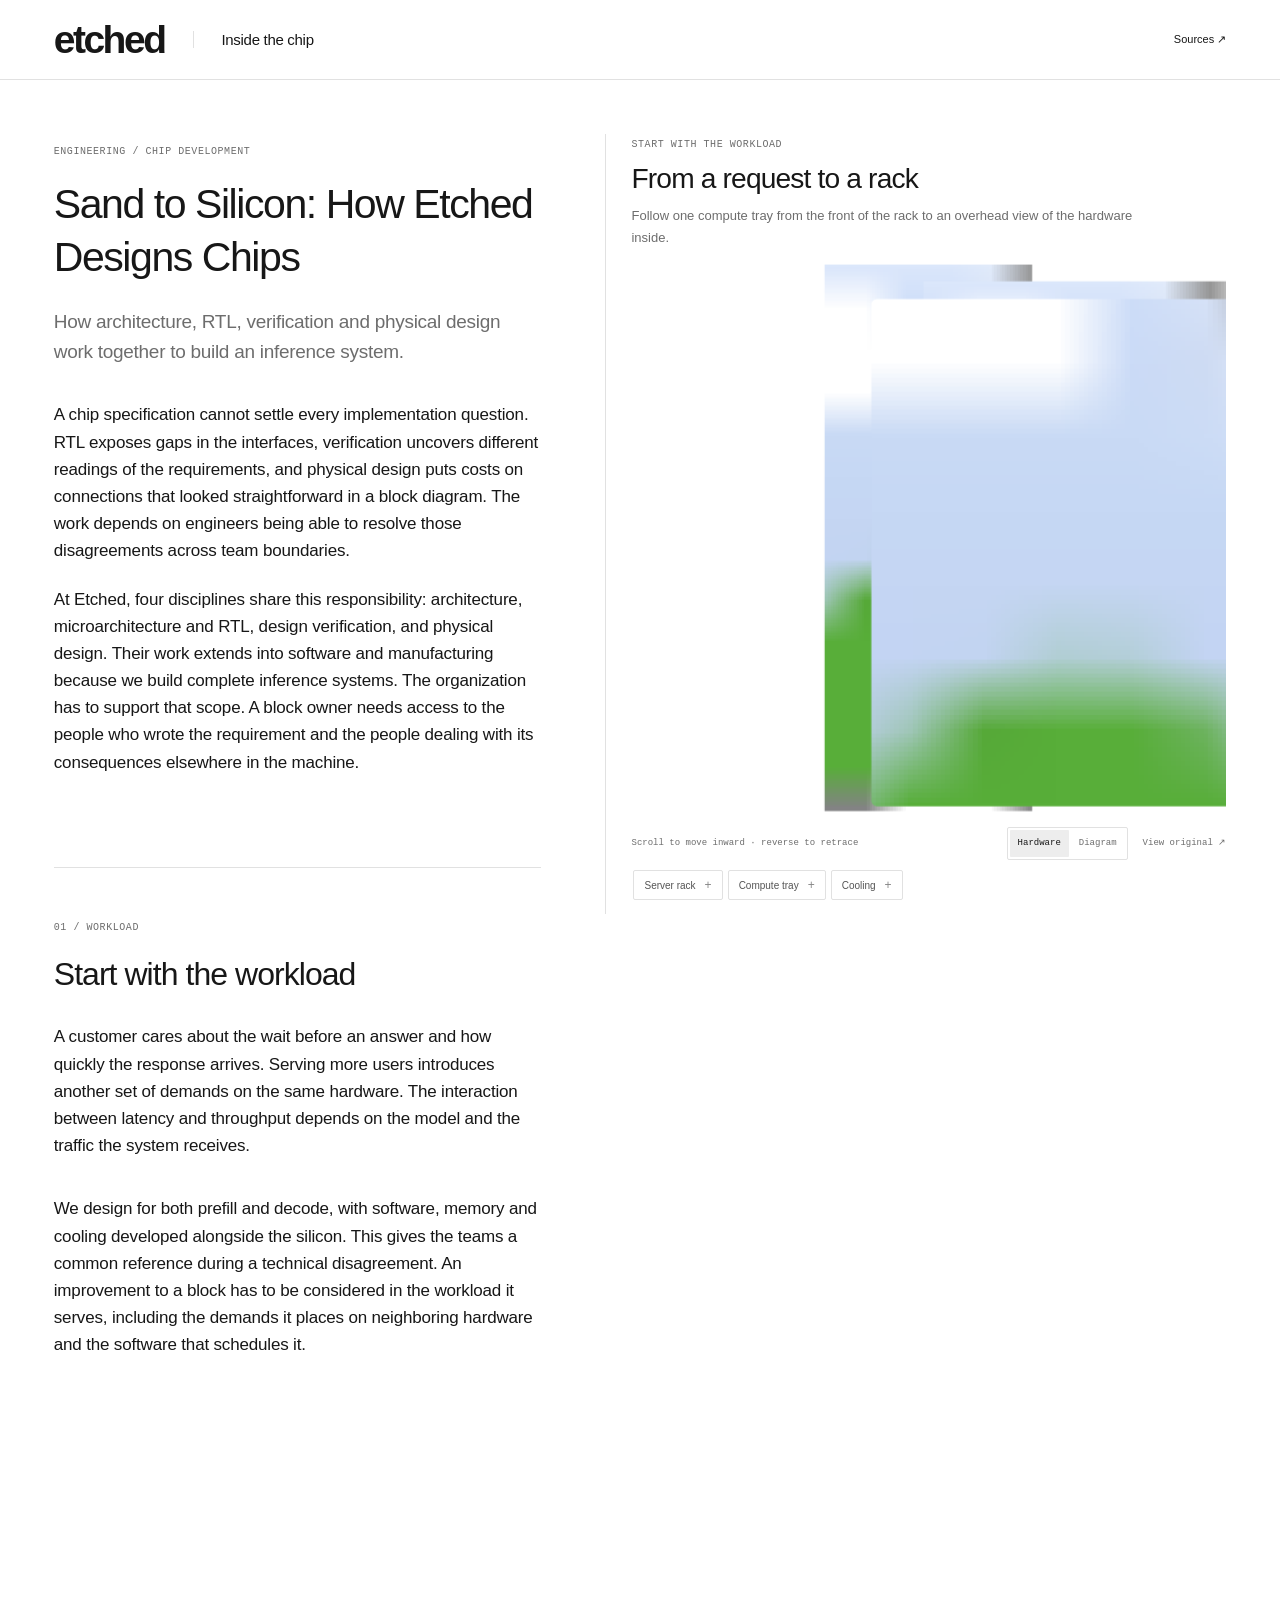
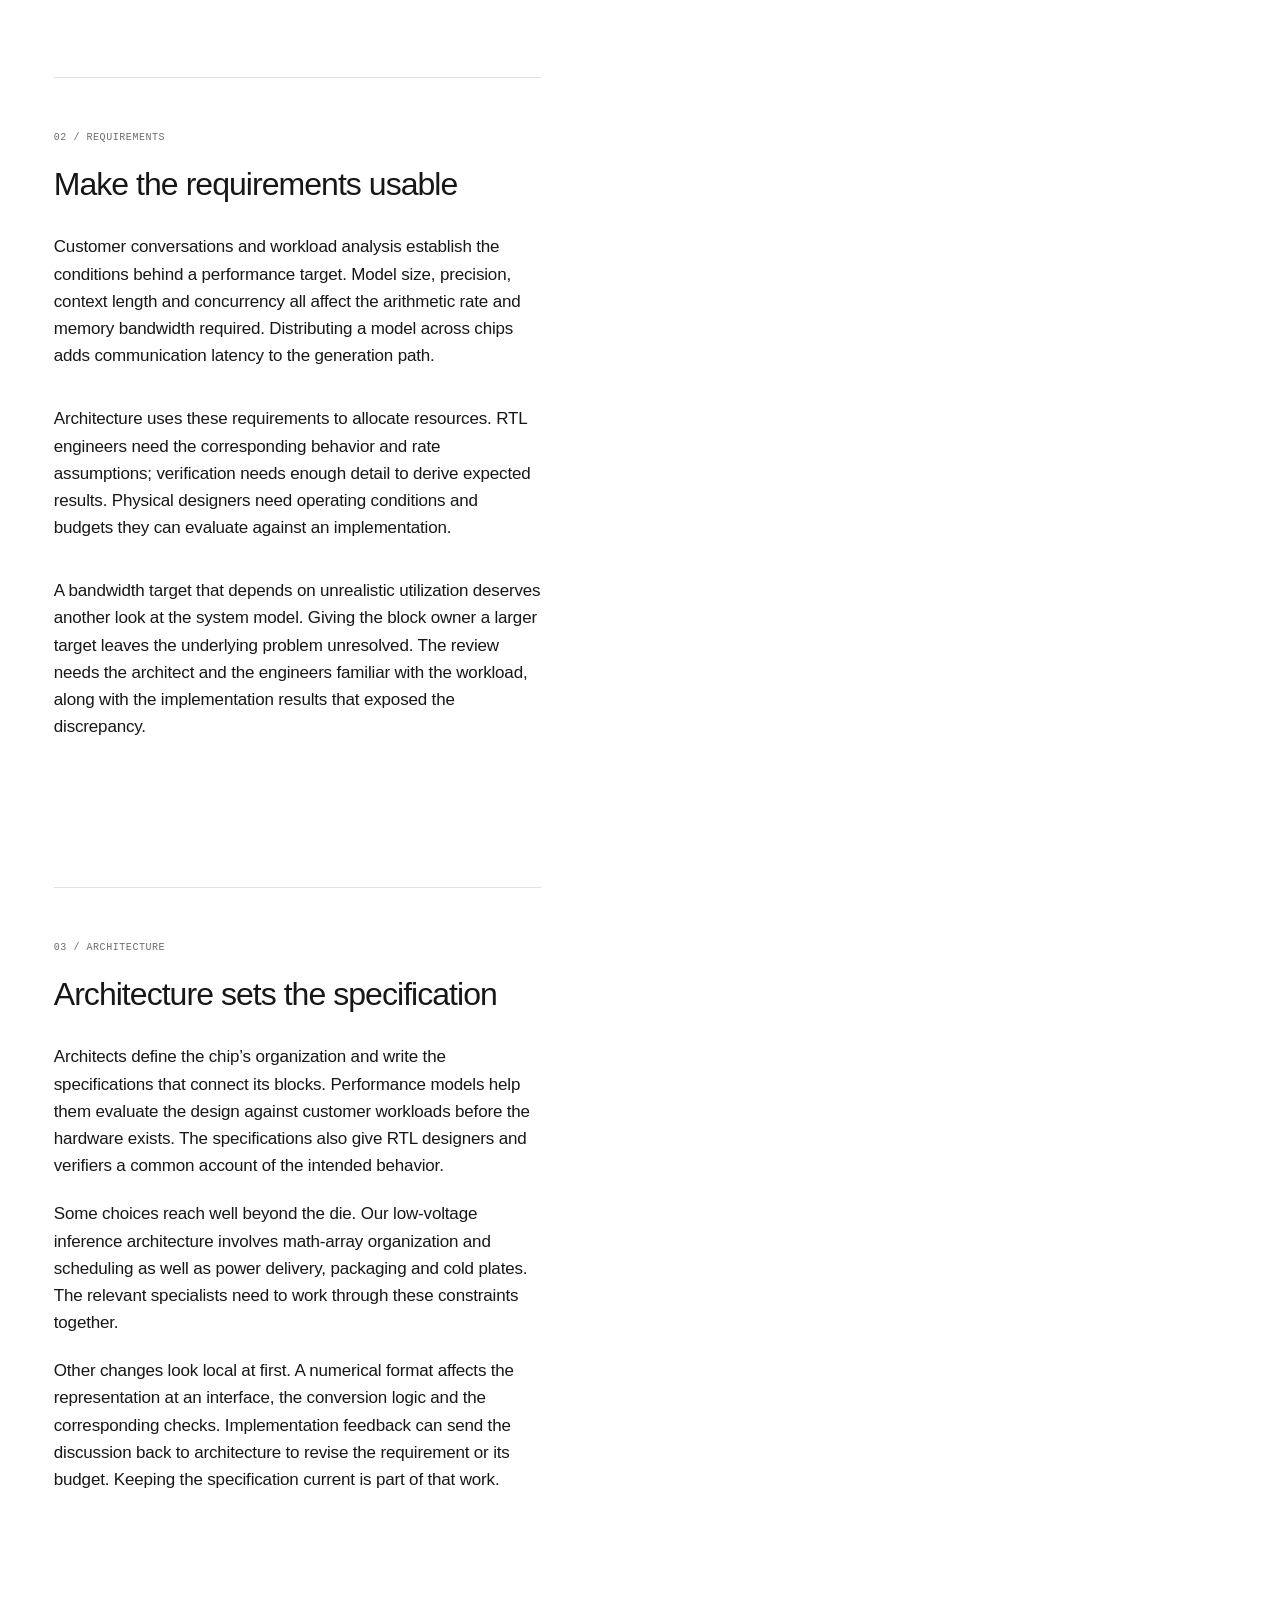
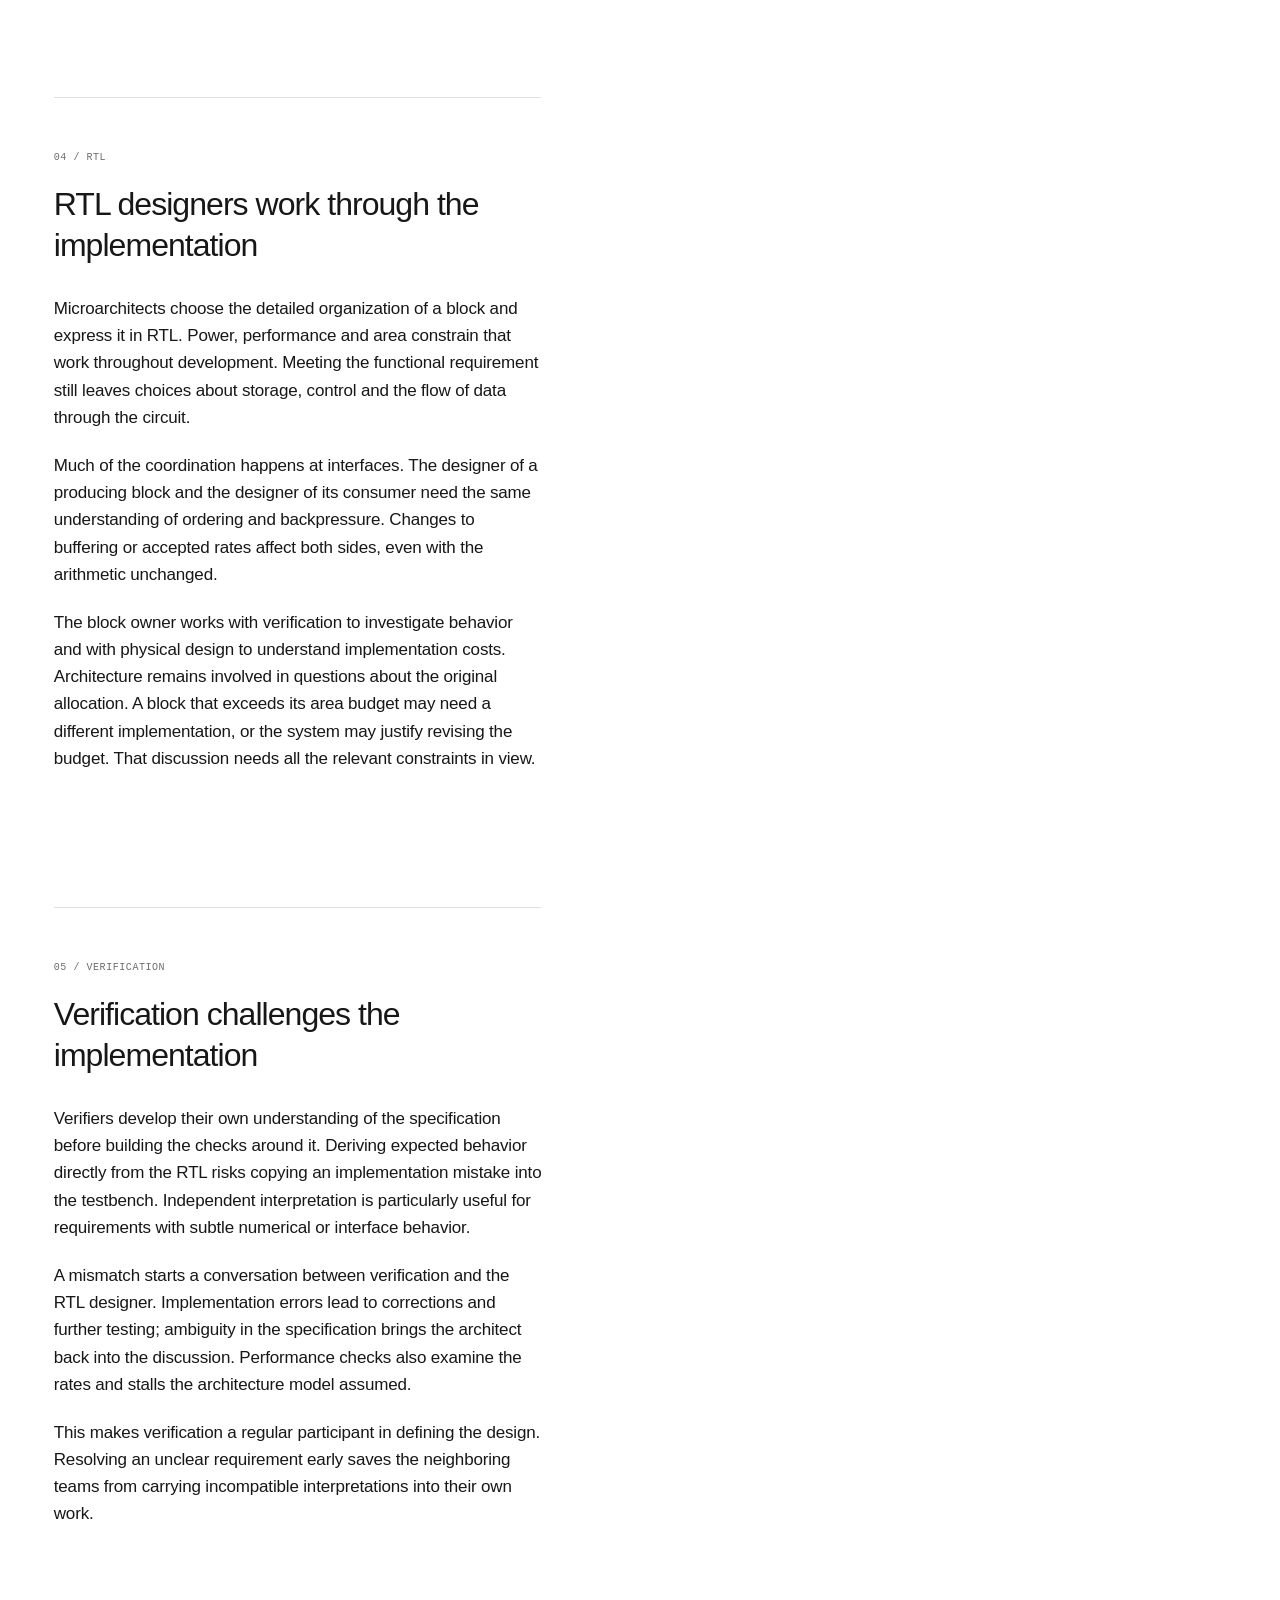
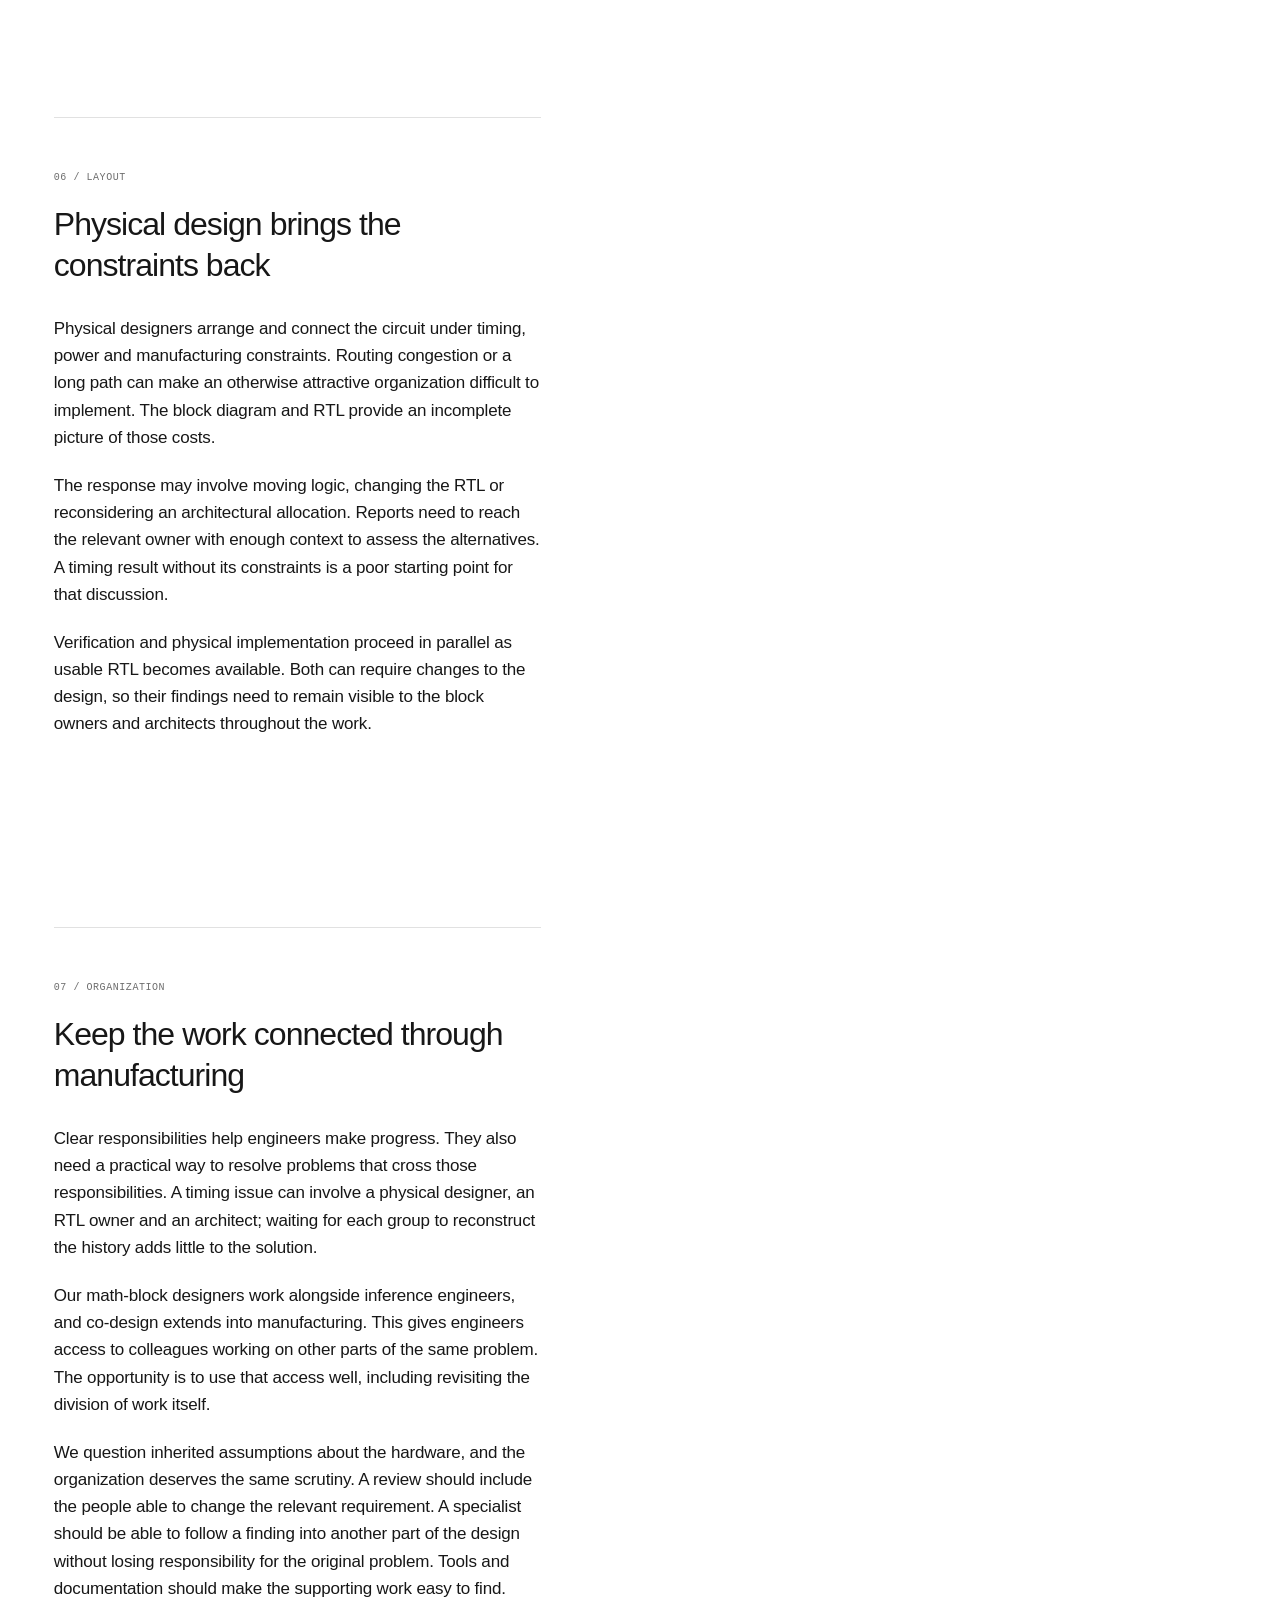
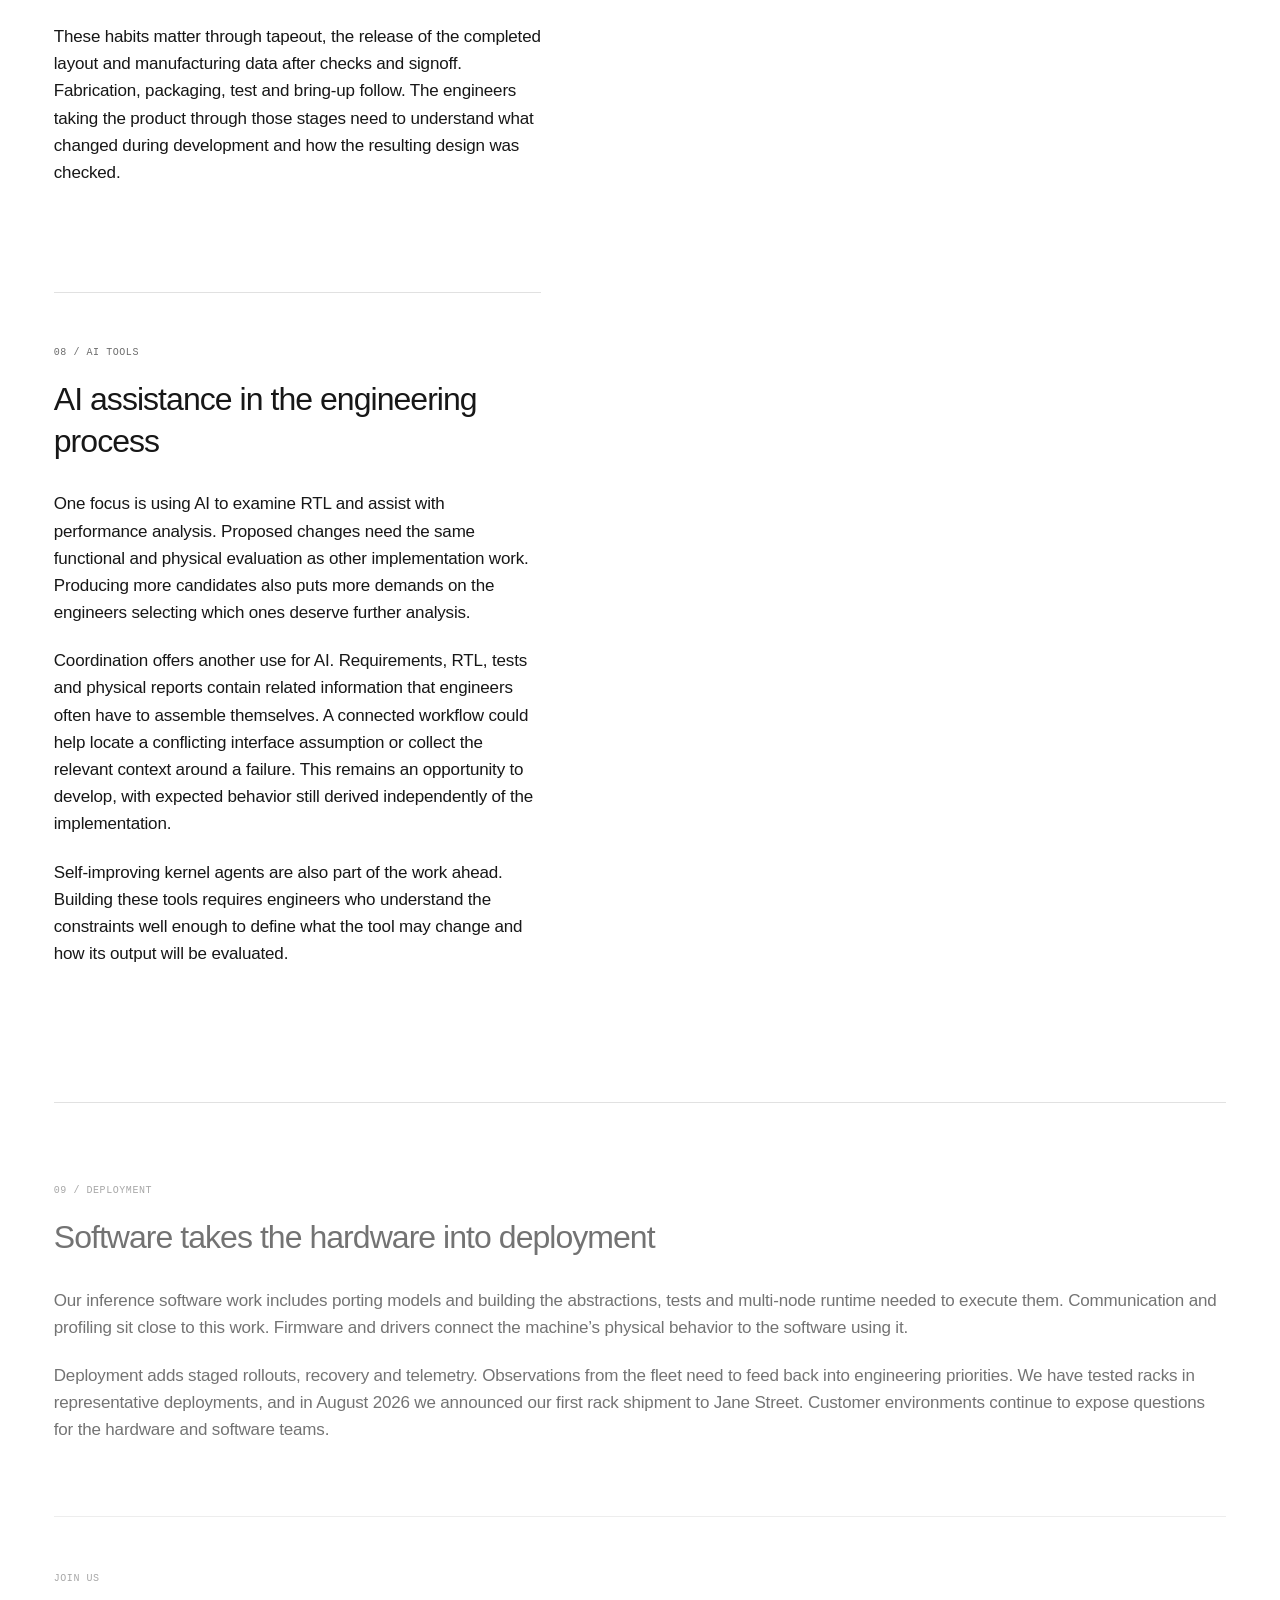
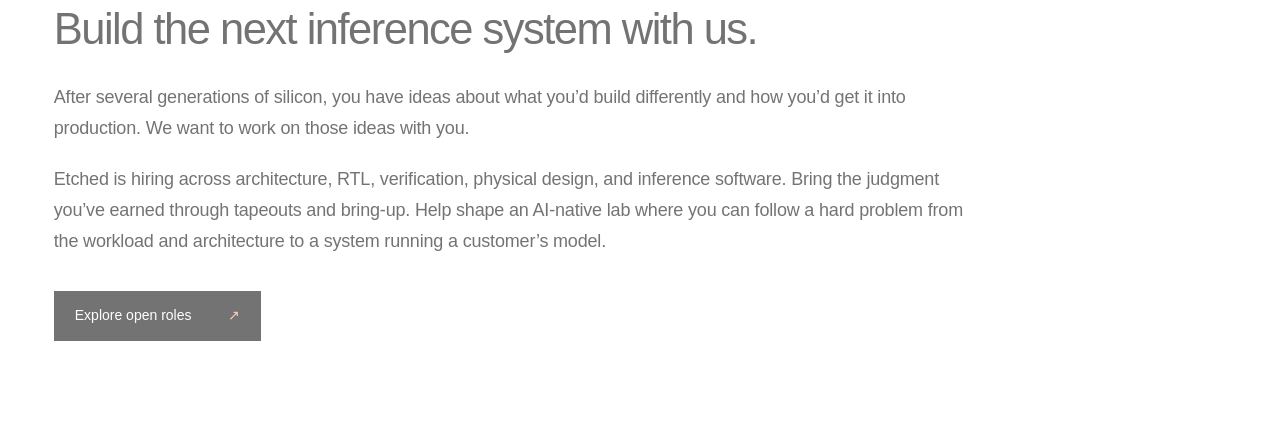
==== commit 1ef5d4b1: "Add an invitation for experienced engineers to join Etched" ====
--- a/index.html
+++ b/index.html
@@ -8,12 +8,12 @@
     <title>Sand to Silicon: How Etched Designs Chips</title>
     <link rel="canonical" href="https://howdymary.github.io/sand/" />
     <link rel="icon" href="data:image/svg+xml,%3Csvg xmlns='http://www.w3.org/2000/svg' viewBox='0 0 40 40'%3E%3Crect width='40' height='40' rx='8' fill='%23e95932'/%3E%3Cpath d='M10 13h20M10 20h14M10 27h20' stroke='%23fff' stroke-width='3'/%3E%3C/svg%3E" />
-    <link rel="stylesheet" href="./styles.css?v=20261026-flow-1" />
-    <link rel="stylesheet" href="./src/scene.css?v=20261026-flow-1" />
-    <link rel="stylesheet" href="./src/teardown.css?v=20261026-flow-1" />
-    <link rel="stylesheet" href="./src/hardware-renderer.css?v=20261026-flow-1" />
+    <link rel="stylesheet" href="./styles.css?v=20261026-join-1" />
+    <link rel="stylesheet" href="./src/scene.css?v=20261026-join-1" />
+    <link rel="stylesheet" href="./src/teardown.css?v=20261026-join-1" />
+    <link rel="stylesheet" href="./src/hardware-renderer.css?v=20261026-join-1" />
     <script>if ('scrollRestoration' in history) history.scrollRestoration = 'manual';</script>
-    <script type="module" src="./src/app.js?v=20261026-flow-1"></script>
+    <script type="module" src="./src/app.js?v=20261026-join-1"></script>
   </head>
   <body>
     <a class="skip-link" href="#essay">Skip to the essay</a>
--- a/styles.css
+++ b/styles.css
@@ -37,6 +37,14 @@
   .essay-section[data-essay-chapter="0"] p:not(:last-of-type), .essay-section[data-essay-chapter="1"] p:not(:last-of-type) { margin-bottom:clamp(24px,4svh,55px); }
   .essay-section p:last-of-type { margin-bottom:26px; }
   .deployment-copy { opacity:var(--deployment-opacity,1); transform:translate3d(0,var(--deployment-offset,0px),0); }
+  .essay-join { margin-top:clamp(52px,8svh,100px); padding-top:clamp(42px,6svh,76px); border-top:1px solid var(--line); scroll-margin-top:calc(var(--header) + 35px); }
+  .essay-join h2 { max-width:1000px; font-size:clamp(34px,3.4vw,52px); line-height:1.16; letter-spacing:-.035em; margin:17px 0 28px; }
+  .join-copy { max-width:920px; }
+  .essay-join .join-copy p { font-size:18px; line-height:1.7; }
+  .join-action { display:inline-flex; align-items:center; justify-content:space-between; gap:36px; min-height:50px; margin-top:9px; padding:14px 20px; color:#fff; background:var(--ink); border:1px solid var(--ink); font-size:14px; line-height:1.4; text-decoration:none; }
+  .join-action span { color:#ffab8c; }
+  .join-action:hover { color:var(--ink); background:var(--orange); border-color:var(--orange); }
+  .join-action:hover span { color:var(--ink); }
   .visual-column { clip-path:inset(0 0 var(--visual-clip,0px) 0); background:var(--paper); transform:translate3d(0,var(--visual-offset,0px),0); position:sticky; top:calc(var(--header) + 20px); align-self:start; min-width:0; height:calc(100svh - var(--header) - 40px); }
   .visual-explorer { opacity:var(--visual-opacity,1); position:relative; width:100%; height:100%; display:flex; flex-direction:column; min-height:0; border-left:1px solid var(--line); padding-left:25px; }
   .view-heading { flex:0 0 auto; padding:3px 0 0; display:flex; justify-content:space-between; align-items:flex-start; gap:20px; pointer-events:none; }
@@ -138,6 +146,9 @@
     .essay-column p { font-size:16px; line-height:1.7; }
     .essay-section { min-height:58svh; padding:39px 0 50px; scroll-margin-top:calc(var(--header) + 24px); }
     .essay-section h2 { font-size:29px; margin:14px 0 23px; }
+    .essay-join { margin-top:48px; padding-top:38px; }
+    .essay-join h2 { font-size:34px; line-height:1.2; }
+    .essay-join .join-copy p { font-size:16px; line-height:1.7; }
     .inspector { top:0; right:0; width:min(280px,100%); max-height:100%; padding:13px 17px 18px; box-shadow:0 5px 25px #00000016; }
     .inspector h3 { font-size:20px; margin:8px 0; }
     .inspector > p { font-size:11px; line-height:1.7; }
@@ -156,6 +167,8 @@
     .essay-column,.essay-column.essay-deployment { padding-left:22px; padding-right:22px; }
     .essay-title { font-size:33px; }
     .essay-section h2 { font-size:27px; }
+    .essay-join h2 { font-size:32px; }
+    .join-action { width:100%; }
   }
   @media (max-height:650px) and (min-width:901px) {
     .essay-layout { margin-top:calc(var(--header) + 24px); }
